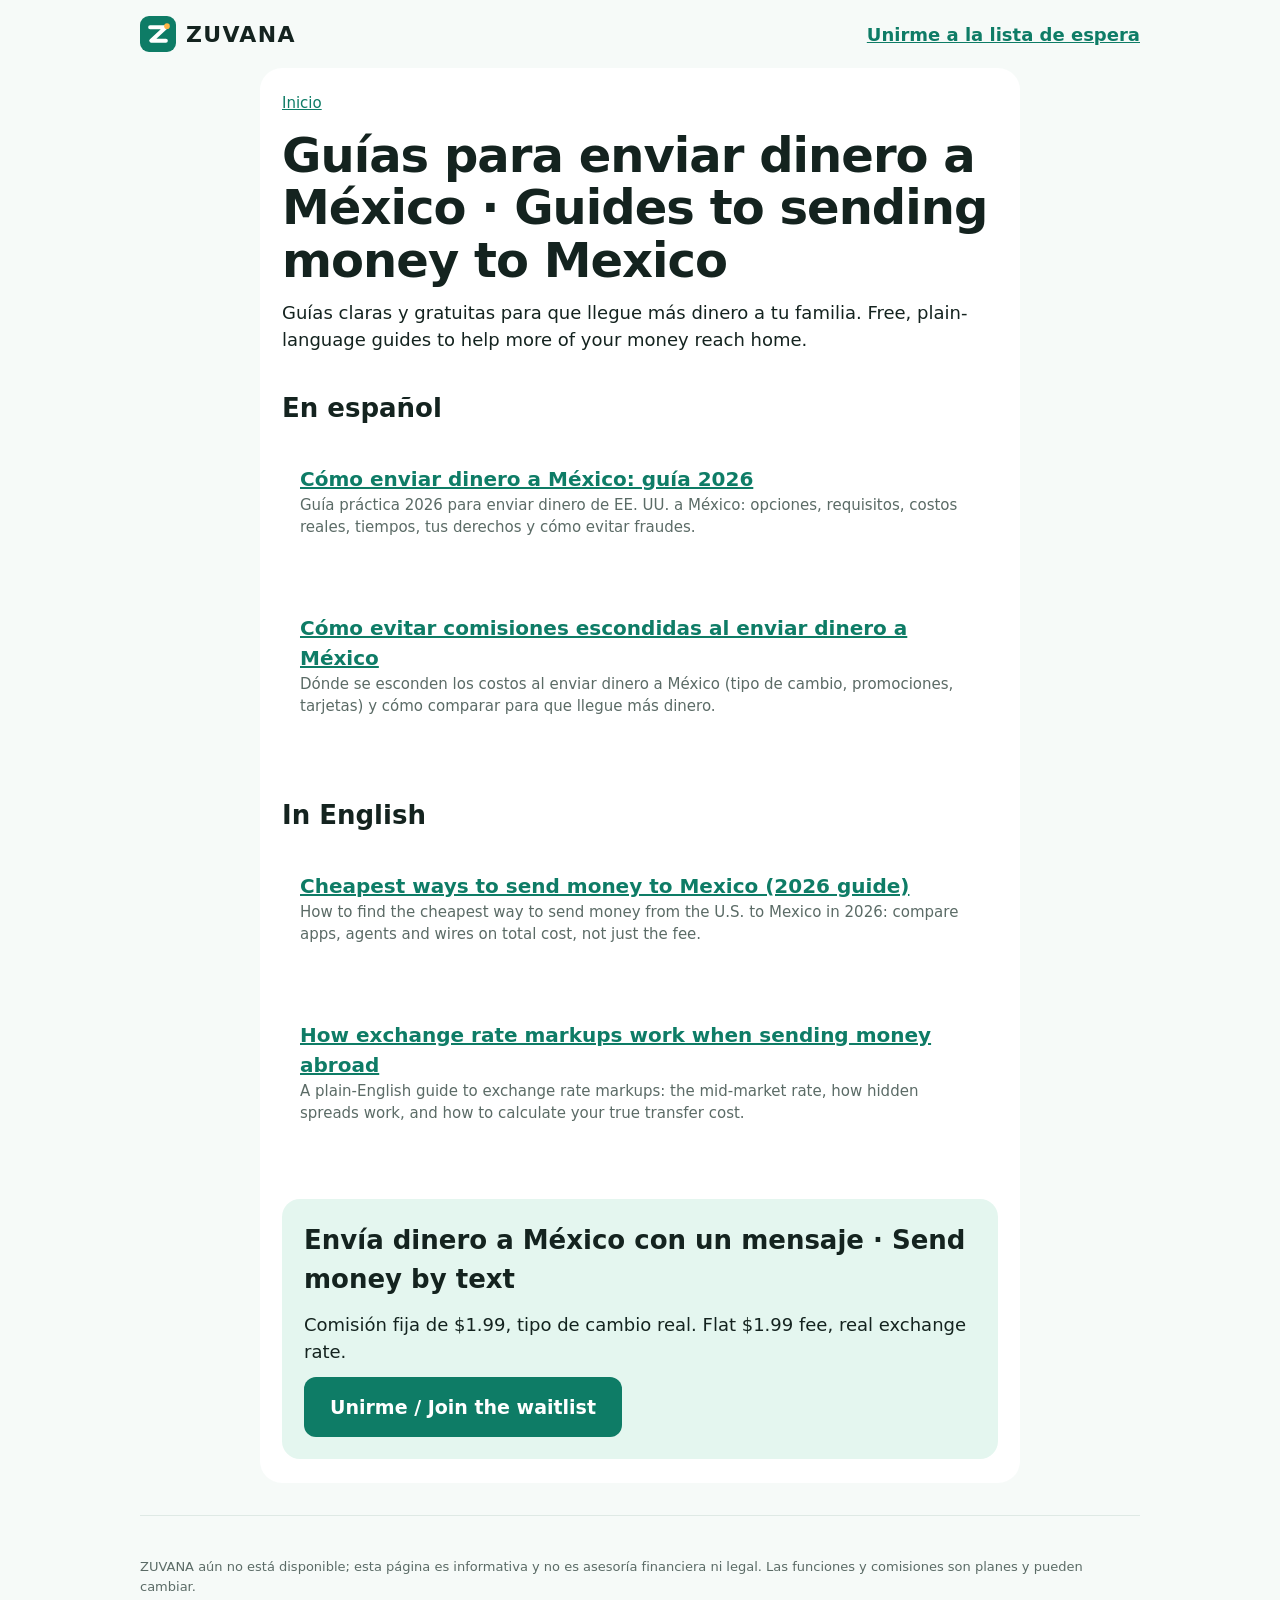
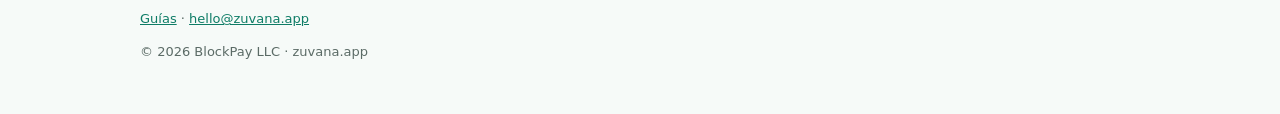
==== guides/index.html @ aee9037e "Add guides" ====
<!DOCTYPE html>
<html lang="es">
<head>
<meta charset="utf-8">
<meta name="viewport" content="width=device-width,initial-scale=1">
<title>Guías: enviar dinero a México · Guides | ZUVANA</title>
<meta name="description" content="Guías gratuitas en español e inglés para enviar dinero a México: costos, tipo de cambio y comisiones escondidas. Free guides in English and Spanish.">
<link rel="icon" href="/favicon.svg" type="image/svg+xml">
<link rel="icon" href="/favicon-32.png" sizes="32x32" type="image/png">
<link rel="apple-touch-icon" href="/apple-touch-icon.png">
<link rel="canonical" href="https://zuvana.app/guides/">
<meta name="theme-color" content="#0E7C66">
<meta property="og:type" content="article">
<meta property="og:url" content="https://zuvana.app/guides/">
<meta property="og:site_name" content="ZUVANA">
<meta property="og:title" content="Guías: enviar dinero a México · Guides">
<meta property="og:description" content="Guías gratuitas en español e inglés para enviar dinero a México: costos, tipo de cambio y comisiones escondidas. Free guides in English and Spanish.">
<meta property="og:image" content="https://zuvana.app/og-image.png">
<meta property="og:locale" content="es_MX">
<meta name="twitter:card" content="summary_large_image">
<script type="application/ld+json">{"@context": "https://schema.org", "@type": "CollectionPage", "name": "ZUVANA Guides", "url": "https://zuvana.app/guides/", "inLanguage": ["es", "en"], "publisher": {"@type": "Organization", "name": "ZUVANA", "url": "https://zuvana.app/", "logo": "https://zuvana.app/apple-touch-icon.png", "email": "hello@zuvana.app"}}</script>
<style>
:root{--g:#0E7C66;--g2:#0a5c4c;--y:#FFB547;--ink:#14231f;--mut:#5b6b66;--bg:#f6faf8}
*{box-sizing:border-box}body{margin:0;font-family:system-ui,-apple-system,"Segoe UI",Roboto,"PingFang SC","Microsoft YaHei",sans-serif;color:var(--ink);background:var(--bg);line-height:1.5;font-size:18px}
.wrap{max-width:1040px;margin:0 auto;padding:0 20px}
header{display:flex;align-items:center;justify-content:space-between;padding:16px 0}
.brand{display:flex;align-items:center;gap:10px;font-weight:800;font-size:22px;letter-spacing:.06em}.brand img{width:36px;height:36px}
.toggle{display:flex;border:2px solid var(--g);border-radius:999px;overflow:hidden}
.toggle button{border:0;background:#fff;color:var(--g);font:inherit;font-size:15px;font-weight:700;padding:8px 14px;cursor:pointer;min-height:44px}
.toggle button[aria-pressed=true]{background:var(--g);color:#fff}
.link{color:var(--g);font-weight:700;text-decoration:underline}
h1{font-size:clamp(32px,6vw,48px);line-height:1.1;letter-spacing:-.02em;font-weight:900;margin:14px 0 12px}
h2{font-size:26px;margin:36px 0 12px}h3{font-size:21px;margin:26px 0 8px}
article{background:#fff;border-radius:22px;padding:24px 22px;max-width:760px;margin:0 auto}
article p,article li{margin:0 0 12px}article ul,article ol{padding-left:24px}
.crumb{font-size:15px;margin:0 0 4px}.crumb a{color:var(--g)}
.box{background:#e4f6ef;border-radius:18px;padding:22px;margin:32px 0 0}.box h2{margin-top:0}
.cta{display:inline-block;padding:16px 26px;background:var(--g);color:#fff;border-radius:12px;font-weight:800;font-size:19px;text-decoration:none;min-height:56px}
.cta:hover{background:var(--g2)}
.brand{color:var(--ink);text-decoration:none}
.list{list-style:none;padding:0;display:grid;gap:14px}.list li{background:#fff;border-radius:16px;padding:18px}.list a{font-size:20px}
.muted{color:var(--mut);font-size:15px}
footer{padding:28px 0 40px;font-size:13px;color:var(--mut);border-top:1px solid #dfe9e5;margin-top:32px}footer a{color:var(--g)}
</style>
</head>
<body>
<div class="wrap">
<header><a class="brand" href="/"><img src="/logo.svg" alt="">ZUVANA</a><a class="link" href="/#wl">Unirme a la lista de espera</a></header>
<main>
<article>
<nav aria-label="Breadcrumb" class="crumb"><a href="/">Inicio</a></nav>
<h1>Guías para enviar dinero a México · Guides to sending money to Mexico</h1>
<p>Guías claras y gratuitas para que llegue más dinero a tu familia. <span lang="en">Free, plain-language guides to help more of your money reach home.</span></p>
<h2>En español</h2><ul class="list"><li lang="es"><a class="link" href="como-enviar-dinero-a-mexico.html">Cómo enviar dinero a México: guía 2026</a><p class="muted">Guía práctica 2026 para enviar dinero de EE. UU. a México: opciones, requisitos, costos reales, tiempos, tus derechos y cómo evitar fraudes.</p></li><li lang="es"><a class="link" href="evitar-comisiones-escondidas-envio-mexico.html">Cómo evitar comisiones escondidas al enviar dinero a México</a><p class="muted">Dónde se esconden los costos al enviar dinero a México (tipo de cambio, promociones, tarjetas) y cómo comparar para que llegue más dinero.</p></li></ul>
<h2 lang="en">In English</h2><ul class="list"><li lang="en"><a class="link" href="cheapest-way-to-send-money-to-mexico.html">Cheapest ways to send money to Mexico (2026 guide)</a><p class="muted">How to find the cheapest way to send money from the U.S. to Mexico in 2026: compare apps, agents and wires on total cost, not just the fee.</p></li><li lang="en"><a class="link" href="exchange-rate-markups-explained.html">How exchange rate markups work when sending money abroad</a><p class="muted">A plain-English guide to exchange rate markups: the mid-market rate, how hidden spreads work, and how to calculate your true transfer cost.</p></li></ul>
<div class="box"><h2>Envía dinero a México con un mensaje · <span lang="en">Send money by text</span></h2><p>Comisión fija de $1.99, tipo de cambio real. <span lang="en">Flat $1.99 fee, real exchange rate.</span></p><a class="cta" href="/#wl">Unirme / Join the waitlist</a></div>

</article>
</main>
<footer><p>ZUVANA aún no está disponible; esta página es informativa y no es asesoría financiera ni legal. Las funciones y comisiones son planes y pueden cambiar.</p><p><a href="/guides/">Guías</a> · <a href="mailto:hello@zuvana.app">hello@zuvana.app</a></p><p>© 2026 BlockPay LLC · zuvana.app</p></footer>
</div>
</body>
</html>
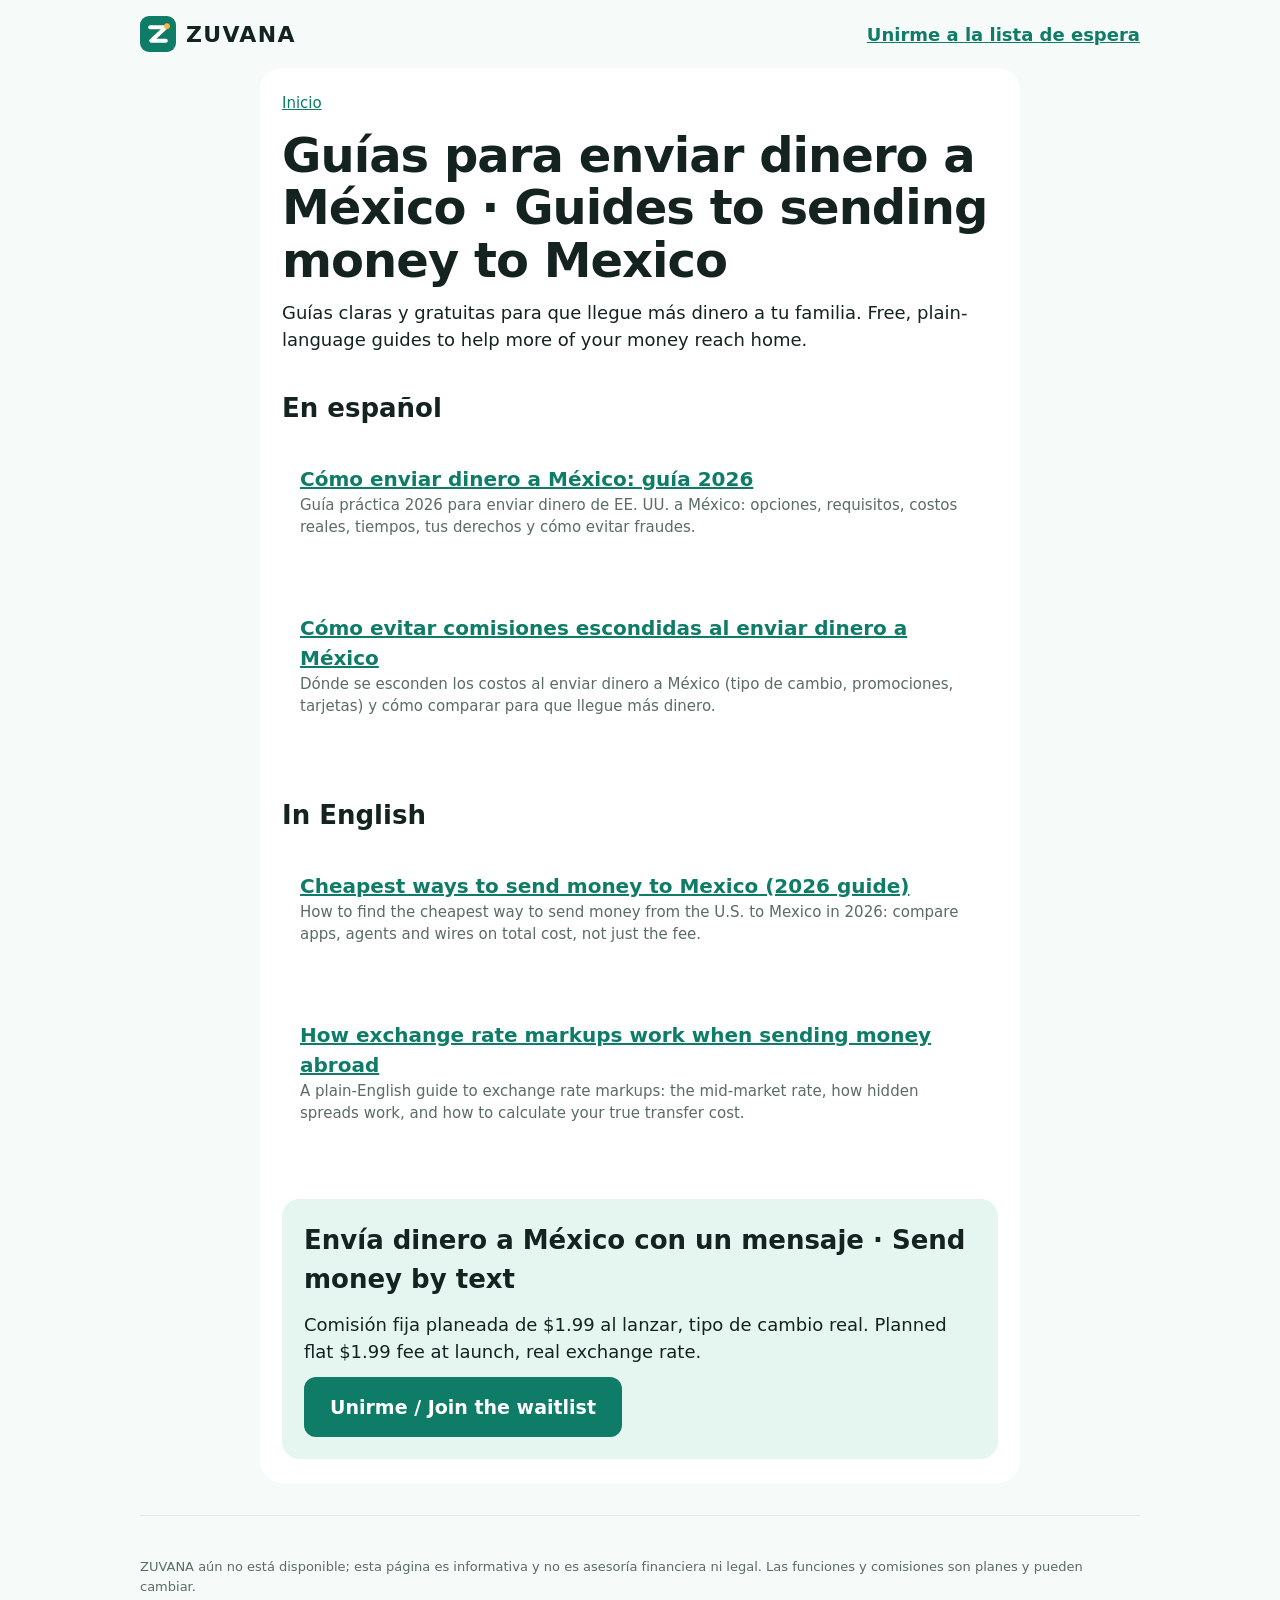
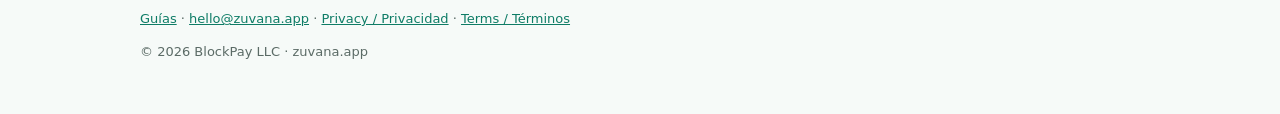
==== commit fc502c9d: "Guides: planned pricing note + legal footer links" ====
--- a/guides/index.html
+++ b/guides/index.html
@@ -53,11 +53,11 @@
 <p>Guías claras y gratuitas para que llegue más dinero a tu familia. <span lang="en">Free, plain-language guides to help more of your money reach home.</span></p>
 <h2>En español</h2><ul class="list"><li lang="es"><a class="link" href="como-enviar-dinero-a-mexico.html">Cómo enviar dinero a México: guía 2026</a><p class="muted">Guía práctica 2026 para enviar dinero de EE. UU. a México: opciones, requisitos, costos reales, tiempos, tus derechos y cómo evitar fraudes.</p></li><li lang="es"><a class="link" href="evitar-comisiones-escondidas-envio-mexico.html">Cómo evitar comisiones escondidas al enviar dinero a México</a><p class="muted">Dónde se esconden los costos al enviar dinero a México (tipo de cambio, promociones, tarjetas) y cómo comparar para que llegue más dinero.</p></li></ul>
 <h2 lang="en">In English</h2><ul class="list"><li lang="en"><a class="link" href="cheapest-way-to-send-money-to-mexico.html">Cheapest ways to send money to Mexico (2026 guide)</a><p class="muted">How to find the cheapest way to send money from the U.S. to Mexico in 2026: compare apps, agents and wires on total cost, not just the fee.</p></li><li lang="en"><a class="link" href="exchange-rate-markups-explained.html">How exchange rate markups work when sending money abroad</a><p class="muted">A plain-English guide to exchange rate markups: the mid-market rate, how hidden spreads work, and how to calculate your true transfer cost.</p></li></ul>
-<div class="box"><h2>Envía dinero a México con un mensaje · <span lang="en">Send money by text</span></h2><p>Comisión fija de $1.99, tipo de cambio real. <span lang="en">Flat $1.99 fee, real exchange rate.</span></p><a class="cta" href="/#wl">Unirme / Join the waitlist</a></div>
+<div class="box"><h2>Envía dinero a México con un mensaje · <span lang="en">Send money by text</span></h2><p>Comisión fija planeada de $1.99 al lanzar, tipo de cambio real. <span lang="en">Planned flat $1.99 fee at launch, real exchange rate.</span></p><a class="cta" href="/#wl">Unirme / Join the waitlist</a></div>
 
 </article>
 </main>
-<footer><p>ZUVANA aún no está disponible; esta página es informativa y no es asesoría financiera ni legal. Las funciones y comisiones son planes y pueden cambiar.</p><p><a href="/guides/">Guías</a> · <a href="mailto:hello@zuvana.app">hello@zuvana.app</a></p><p>© 2026 BlockPay LLC · zuvana.app</p></footer>
+<footer><p>ZUVANA aún no está disponible; esta página es informativa y no es asesoría financiera ni legal. Las funciones y comisiones son planes y pueden cambiar.</p><p><a href="/guides/">Guías</a> · <a href="mailto:hello@zuvana.app">hello@zuvana.app</a> · <a href="/privacy.html">Privacy / Privacidad</a> · <a href="/terms.html">Terms / Términos</a></p><p>© 2026 BlockPay LLC · zuvana.app</p></footer>
 </div>
 </body>
 </html>
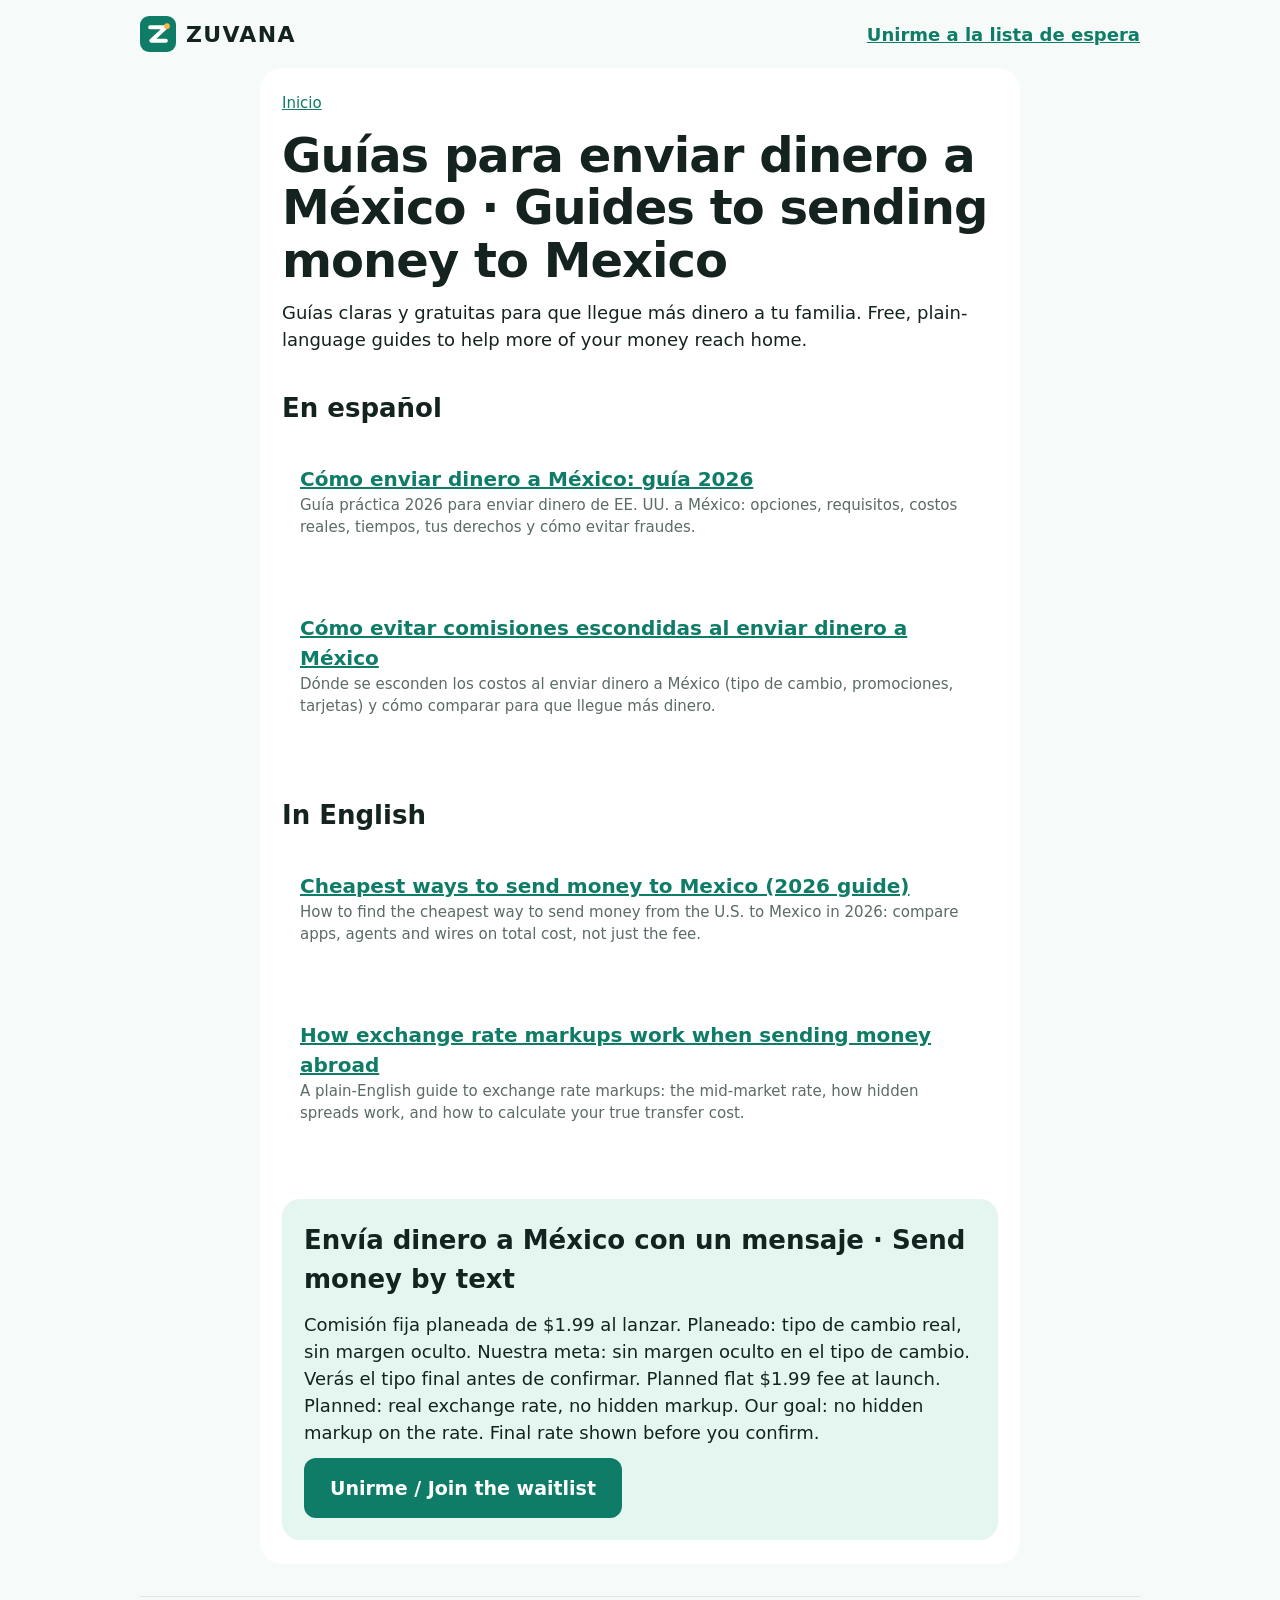
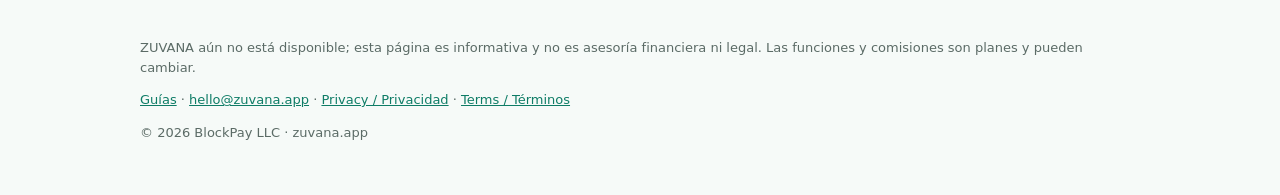
==== commit f204bc28: "Guides: planned rate wording, remove hreflang" ====
--- a/guides/index.html
+++ b/guides/index.html
@@ -5,6 +5,7 @@
 <meta name="viewport" content="width=device-width,initial-scale=1">
 <title>Guías: enviar dinero a México · Guides | ZUVANA</title>
 <meta name="description" content="Guías gratuitas en español e inglés para enviar dinero a México: costos, tipo de cambio y comisiones escondidas. Free guides in English and Spanish.">
+<link rel="icon" href="/favicon.ico" sizes="16x16 32x32 48x48">
 <link rel="icon" href="/favicon.svg" type="image/svg+xml">
 <link rel="icon" href="/favicon-32.png" sizes="32x32" type="image/png">
 <link rel="apple-touch-icon" href="/apple-touch-icon.png">
@@ -53,7 +54,7 @@
 <p>Guías claras y gratuitas para que llegue más dinero a tu familia. <span lang="en">Free, plain-language guides to help more of your money reach home.</span></p>
 <h2>En español</h2><ul class="list"><li lang="es"><a class="link" href="como-enviar-dinero-a-mexico.html">Cómo enviar dinero a México: guía 2026</a><p class="muted">Guía práctica 2026 para enviar dinero de EE. UU. a México: opciones, requisitos, costos reales, tiempos, tus derechos y cómo evitar fraudes.</p></li><li lang="es"><a class="link" href="evitar-comisiones-escondidas-envio-mexico.html">Cómo evitar comisiones escondidas al enviar dinero a México</a><p class="muted">Dónde se esconden los costos al enviar dinero a México (tipo de cambio, promociones, tarjetas) y cómo comparar para que llegue más dinero.</p></li></ul>
 <h2 lang="en">In English</h2><ul class="list"><li lang="en"><a class="link" href="cheapest-way-to-send-money-to-mexico.html">Cheapest ways to send money to Mexico (2026 guide)</a><p class="muted">How to find the cheapest way to send money from the U.S. to Mexico in 2026: compare apps, agents and wires on total cost, not just the fee.</p></li><li lang="en"><a class="link" href="exchange-rate-markups-explained.html">How exchange rate markups work when sending money abroad</a><p class="muted">A plain-English guide to exchange rate markups: the mid-market rate, how hidden spreads work, and how to calculate your true transfer cost.</p></li></ul>
-<div class="box"><h2>Envía dinero a México con un mensaje · <span lang="en">Send money by text</span></h2><p>Comisión fija planeada de $1.99 al lanzar, tipo de cambio real. <span lang="en">Planned flat $1.99 fee at launch, real exchange rate.</span></p><a class="cta" href="/#wl">Unirme / Join the waitlist</a></div>
+<div class="box"><h2>Envía dinero a México con un mensaje · <span lang="en">Send money by text</span></h2><p>Comisión fija planeada de $1.99 al lanzar. Planeado: tipo de cambio real, sin margen oculto. Nuestra meta: sin margen oculto en el tipo de cambio. Verás el tipo final antes de confirmar. <span lang="en">Planned flat $1.99 fee at launch. Planned: real exchange rate, no hidden markup. Our goal: no hidden markup on the rate. Final rate shown before you confirm.</span></p><a class="cta" href="/#wl">Unirme / Join the waitlist</a></div>
 
 </article>
 </main>
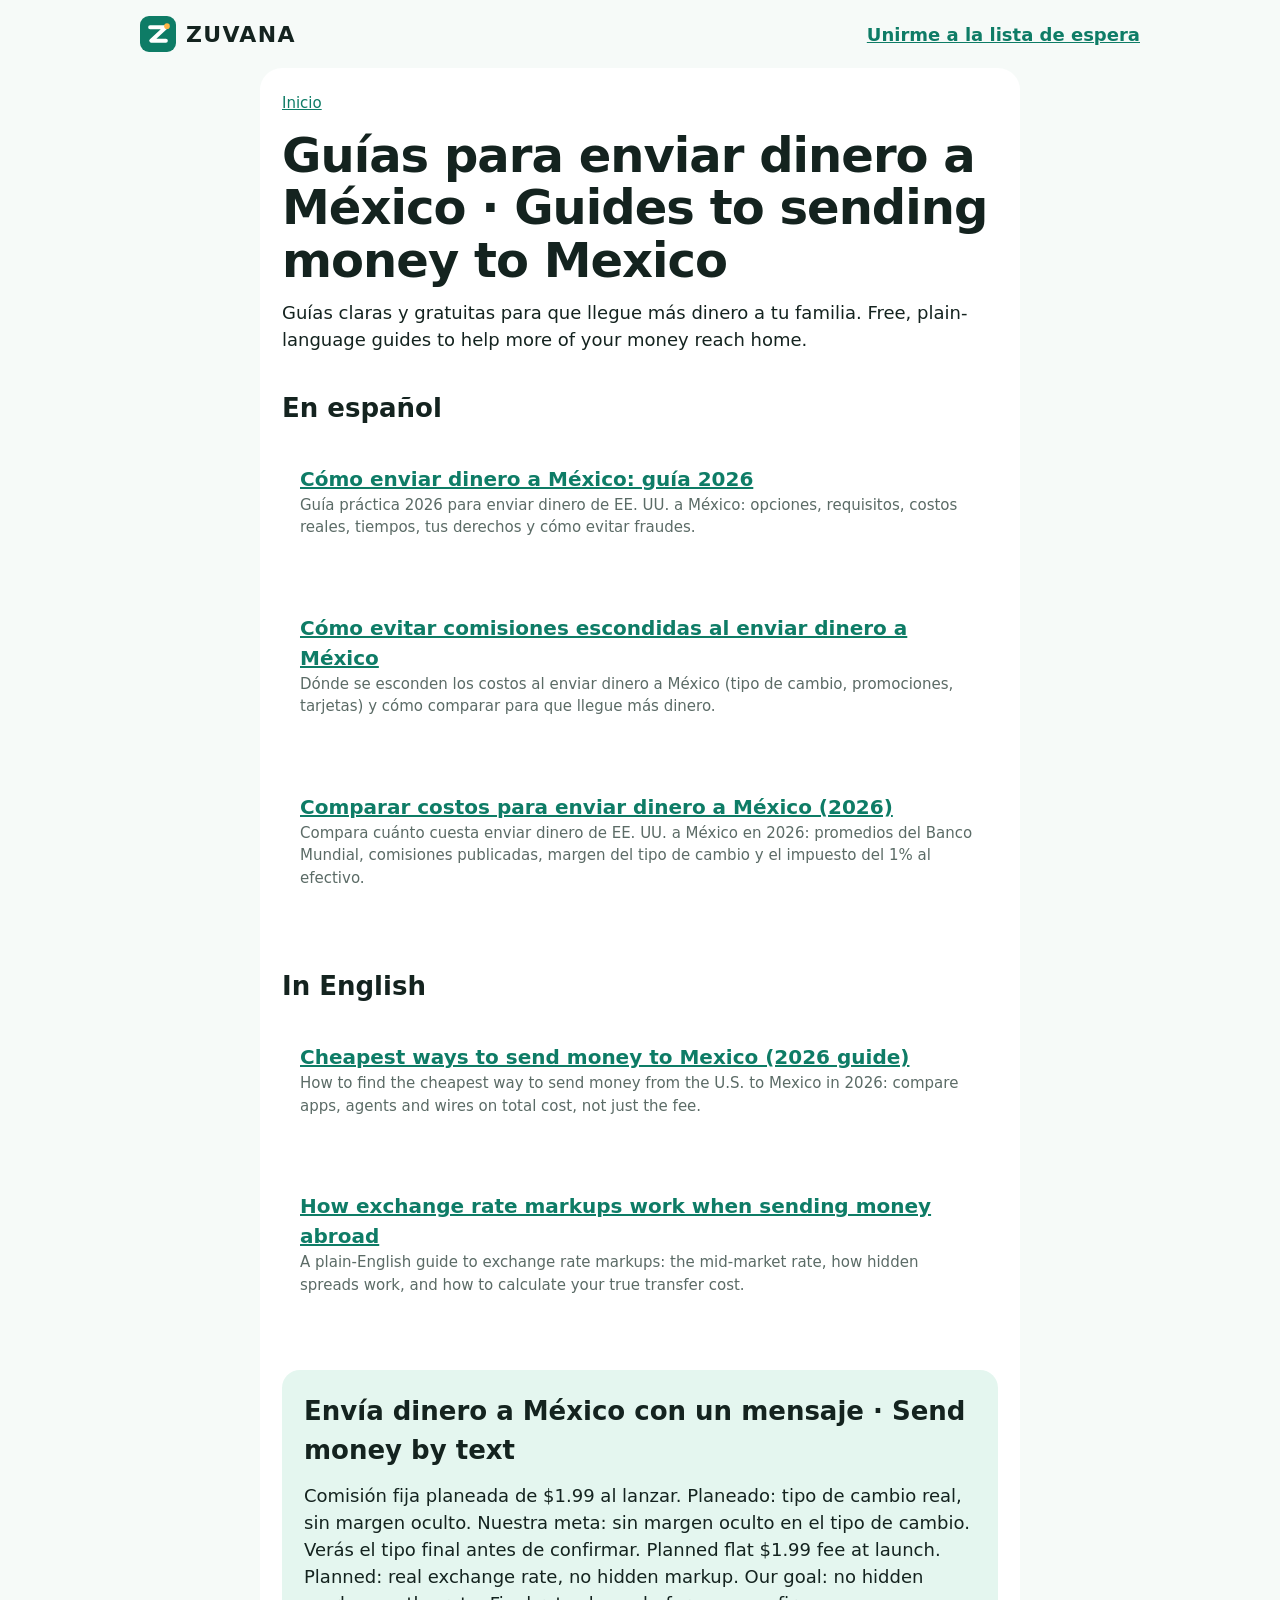
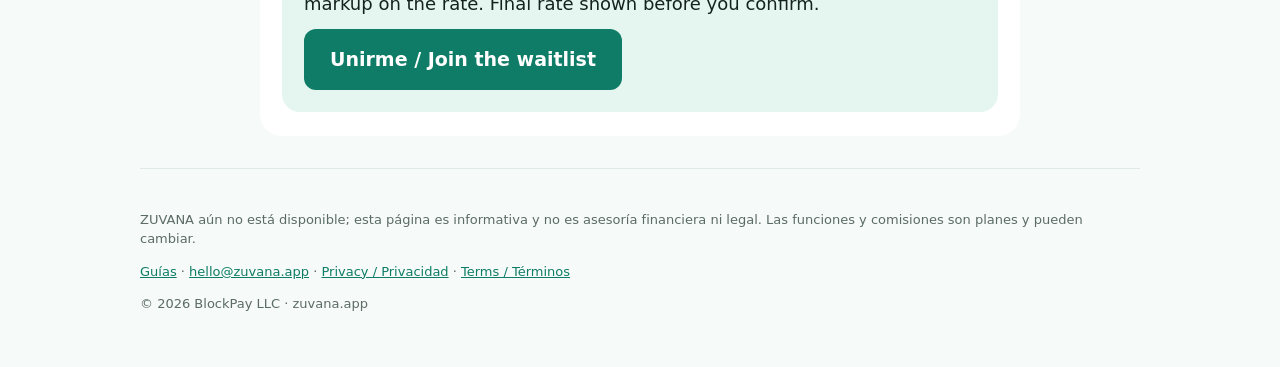
==== commit d57cda84: "New Spanish guide: comparar costos" ====
--- a/guides/index.html
+++ b/guides/index.html
@@ -52,7 +52,7 @@
 <nav aria-label="Breadcrumb" class="crumb"><a href="/">Inicio</a></nav>
 <h1>Guías para enviar dinero a México · Guides to sending money to Mexico</h1>
 <p>Guías claras y gratuitas para que llegue más dinero a tu familia. <span lang="en">Free, plain-language guides to help more of your money reach home.</span></p>
-<h2>En español</h2><ul class="list"><li lang="es"><a class="link" href="como-enviar-dinero-a-mexico.html">Cómo enviar dinero a México: guía 2026</a><p class="muted">Guía práctica 2026 para enviar dinero de EE. UU. a México: opciones, requisitos, costos reales, tiempos, tus derechos y cómo evitar fraudes.</p></li><li lang="es"><a class="link" href="evitar-comisiones-escondidas-envio-mexico.html">Cómo evitar comisiones escondidas al enviar dinero a México</a><p class="muted">Dónde se esconden los costos al enviar dinero a México (tipo de cambio, promociones, tarjetas) y cómo comparar para que llegue más dinero.</p></li></ul>
+<h2>En español</h2><ul class="list"><li lang="es"><a class="link" href="como-enviar-dinero-a-mexico.html">Cómo enviar dinero a México: guía 2026</a><p class="muted">Guía práctica 2026 para enviar dinero de EE. UU. a México: opciones, requisitos, costos reales, tiempos, tus derechos y cómo evitar fraudes.</p></li><li lang="es"><a class="link" href="evitar-comisiones-escondidas-envio-mexico.html">Cómo evitar comisiones escondidas al enviar dinero a México</a><p class="muted">Dónde se esconden los costos al enviar dinero a México (tipo de cambio, promociones, tarjetas) y cómo comparar para que llegue más dinero.</p></li><li lang="es"><a class="link" href="comparar-costos-enviar-dinero-mexico.html">Comparar costos para enviar dinero a México (2026)</a><p class="muted">Compara cuánto cuesta enviar dinero de EE. UU. a México en 2026: promedios del Banco Mundial, comisiones publicadas, margen del tipo de cambio y el impuesto del 1% al efectivo.</p></li></ul>
 <h2 lang="en">In English</h2><ul class="list"><li lang="en"><a class="link" href="cheapest-way-to-send-money-to-mexico.html">Cheapest ways to send money to Mexico (2026 guide)</a><p class="muted">How to find the cheapest way to send money from the U.S. to Mexico in 2026: compare apps, agents and wires on total cost, not just the fee.</p></li><li lang="en"><a class="link" href="exchange-rate-markups-explained.html">How exchange rate markups work when sending money abroad</a><p class="muted">A plain-English guide to exchange rate markups: the mid-market rate, how hidden spreads work, and how to calculate your true transfer cost.</p></li></ul>
 <div class="box"><h2>Envía dinero a México con un mensaje · <span lang="en">Send money by text</span></h2><p>Comisión fija planeada de $1.99 al lanzar. Planeado: tipo de cambio real, sin margen oculto. Nuestra meta: sin margen oculto en el tipo de cambio. Verás el tipo final antes de confirmar. <span lang="en">Planned flat $1.99 fee at launch. Planned: real exchange rate, no hidden markup. Our goal: no hidden markup on the rate. Final rate shown before you confirm.</span></p><a class="cta" href="/#wl">Unirme / Join the waitlist</a></div>
 
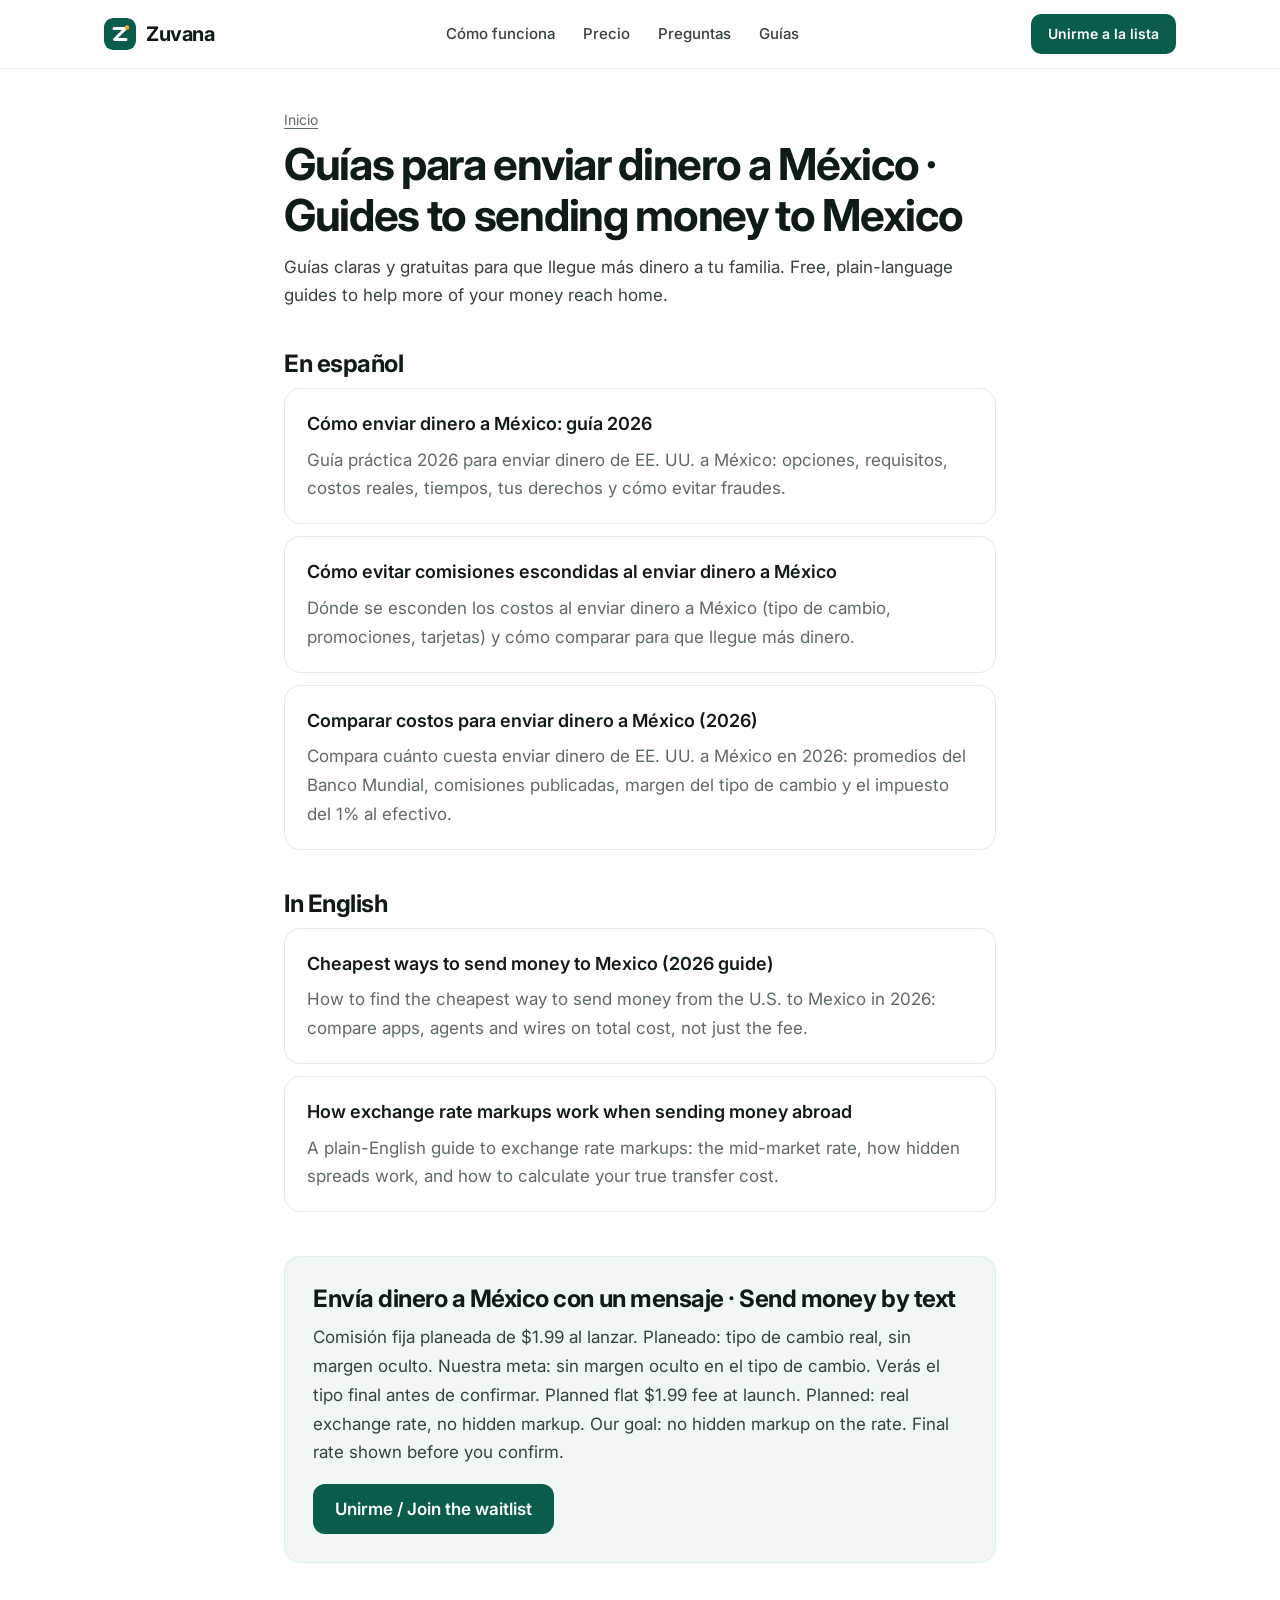
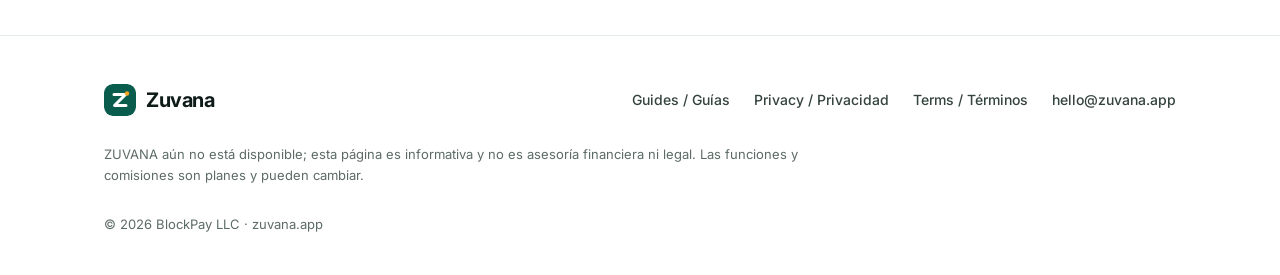
==== commit e288110f: "Redesign guides with shared styles" ====
--- a/guides/index.html
+++ b/guides/index.html
@@ -10,7 +10,7 @@
 <link rel="icon" href="/favicon-32.png" sizes="32x32" type="image/png">
 <link rel="apple-touch-icon" href="/apple-touch-icon.png">
 <link rel="canonical" href="https://zuvana.app/guides/">
-<meta name="theme-color" content="#0E7C66">
+<meta name="theme-color" content="#0A5C4C">
 <meta property="og:type" content="article">
 <meta property="og:url" content="https://zuvana.app/guides/">
 <meta property="og:site_name" content="ZUVANA">
@@ -20,34 +20,27 @@
 <meta property="og:locale" content="es_MX">
 <meta name="twitter:card" content="summary_large_image">
 <script type="application/ld+json">{"@context": "https://schema.org", "@type": "CollectionPage", "name": "ZUVANA Guides", "url": "https://zuvana.app/guides/", "inLanguage": ["es", "en"], "publisher": {"@type": "Organization", "name": "ZUVANA", "url": "https://zuvana.app/", "logo": "https://zuvana.app/apple-touch-icon.png", "email": "hello@zuvana.app"}}</script>
-<style>
-:root{--g:#0E7C66;--g2:#0a5c4c;--y:#FFB547;--ink:#14231f;--mut:#5b6b66;--bg:#f6faf8}
-*{box-sizing:border-box}body{margin:0;font-family:system-ui,-apple-system,"Segoe UI",Roboto,"PingFang SC","Microsoft YaHei",sans-serif;color:var(--ink);background:var(--bg);line-height:1.5;font-size:18px}
-.wrap{max-width:1040px;margin:0 auto;padding:0 20px}
-header{display:flex;align-items:center;justify-content:space-between;padding:16px 0}
-.brand{display:flex;align-items:center;gap:10px;font-weight:800;font-size:22px;letter-spacing:.06em}.brand img{width:36px;height:36px}
-.toggle{display:flex;border:2px solid var(--g);border-radius:999px;overflow:hidden}
-.toggle button{border:0;background:#fff;color:var(--g);font:inherit;font-size:15px;font-weight:700;padding:8px 14px;cursor:pointer;min-height:44px}
-.toggle button[aria-pressed=true]{background:var(--g);color:#fff}
-.link{color:var(--g);font-weight:700;text-decoration:underline}
-h1{font-size:clamp(32px,6vw,48px);line-height:1.1;letter-spacing:-.02em;font-weight:900;margin:14px 0 12px}
-h2{font-size:26px;margin:36px 0 12px}h3{font-size:21px;margin:26px 0 8px}
-article{background:#fff;border-radius:22px;padding:24px 22px;max-width:760px;margin:0 auto}
-article p,article li{margin:0 0 12px}article ul,article ol{padding-left:24px}
-.crumb{font-size:15px;margin:0 0 4px}.crumb a{color:var(--g)}
-.box{background:#e4f6ef;border-radius:18px;padding:22px;margin:32px 0 0}.box h2{margin-top:0}
-.cta{display:inline-block;padding:16px 26px;background:var(--g);color:#fff;border-radius:12px;font-weight:800;font-size:19px;text-decoration:none;min-height:56px}
-.cta:hover{background:var(--g2)}
-.brand{color:var(--ink);text-decoration:none}
-.list{list-style:none;padding:0;display:grid;gap:14px}.list li{background:#fff;border-radius:16px;padding:18px}.list a{font-size:20px}
-.muted{color:var(--mut);font-size:15px}
-footer{padding:28px 0 40px;font-size:13px;color:var(--mut);border-top:1px solid #dfe9e5;margin-top:32px}footer a{color:var(--g)}
-</style>
+<link rel="preconnect" href="https://fonts.googleapis.com">
+<link rel="preconnect" href="https://fonts.gstatic.com" crossorigin>
+<link rel="stylesheet" href="https://fonts.googleapis.com/css2?family=Inter:wght@400;500;600;700&display=swap">
+<link rel="stylesheet" href="/styles.css">
 </head>
 <body>
-<div class="wrap">
-<header><a class="brand" href="/"><img src="/logo.svg" alt="">ZUVANA</a><a class="link" href="/#wl">Unirme a la lista de espera</a></header>
-<main>
+<a class="skip" href="#main">Ir al contenido</a>
+<header class="site-header solid">
+  <div class="container nav">
+    <a class="brand" href="/" aria-label="Zuvana Inicio"><img src="/logo.svg" alt="" width="32" height="32">Zuvana</a>
+    <ul class="nav-links">
+      <li><a href="/#how">Cómo funciona</a></li>
+      <li><a href="/#pricing">Precio</a></li>
+      <li><a href="/#faq">Preguntas</a></li>
+      <li><a href="/guides/">Guías</a></li>
+    </ul>
+    <div class="nav-right"><a class="btn btn-primary btn-sm" href="/#wl">Unirme a la lista</a></div>
+  </div>
+</header>
+<div class="page">
+<main id="main">
 <article>
 <nav aria-label="Breadcrumb" class="crumb"><a href="/">Inicio</a></nav>
 <h1>Guías para enviar dinero a México · Guides to sending money to Mexico</h1>
@@ -58,7 +51,21 @@
 
 </article>
 </main>
-<footer><p>ZUVANA aún no está disponible; esta página es informativa y no es asesoría financiera ni legal. Las funciones y comisiones son planes y pueden cambiar.</p><p><a href="/guides/">Guías</a> · <a href="mailto:hello@zuvana.app">hello@zuvana.app</a> · <a href="/privacy.html">Privacy / Privacidad</a> · <a href="/terms.html">Terms / Términos</a></p><p>© 2026 BlockPay LLC · zuvana.app</p></footer>
 </div>
+<footer class="site-footer">
+  <div class="container foot-grid">
+    <div class="foot-top">
+      <a class="brand" href="/"><img src="/logo.svg" alt="" width="32" height="32">Zuvana</a>
+      <ul class="foot-links">
+        <li><a href="/guides/">Guides / Guías</a></li>
+        <li><a href="/privacy.html">Privacy / Privacidad</a></li>
+        <li><a href="/terms.html">Terms / Términos</a></li>
+        <li><a href="mailto:hello@zuvana.app">hello@zuvana.app</a></li>
+      </ul>
+    </div>
+    <p class="disclaimer">ZUVANA aún no está disponible; esta página es informativa y no es asesoría financiera ni legal. Las funciones y comisiones son planes y pueden cambiar.</p>
+    <p class="copy">© 2026 BlockPay LLC · zuvana.app</p>
+  </div>
+</footer>
 </body>
 </html>
--- a/styles.css
+++ b/styles.css
@@ -0,0 +1,192 @@
+/* Zuvana — shared styles */
+:root{
+  --g900:#06392f;--g800:#084a3d;--g700:#0a5c4c;--g600:#0e7c66;--g100:#dcefe8;--g50:#f0f7f4;
+  --amber:#f5a524;
+  --ink:#0f1b18;--text:#34433f;--muted:#5d6b67;--line:#e4eae8;--soft:#f7f9f8;--white:#fff;
+  --err:#b42318;
+  --r-sm:10px;--r:16px;--r-lg:24px;
+  --shadow:0 1px 2px rgba(15,27,24,.04),0 8px 24px rgba(15,27,24,.06);
+  --max:1120px;
+  --font:"Inter",ui-sans-serif,system-ui,-apple-system,"Segoe UI",Roboto,Helvetica,Arial,sans-serif;
+}
+*,*::before,*::after{box-sizing:border-box}
+html{-webkit-text-size-adjust:100%;scroll-behavior:smooth;scroll-padding-top:84px}
+@media (prefers-reduced-motion:reduce){html{scroll-behavior:auto}*{transition:none!important}}
+body{margin:0;font-family:var(--font);font-size:17px;line-height:1.6;color:var(--text);background:var(--white);-webkit-font-smoothing:antialiased;text-rendering:optimizeLegibility}
+img,svg{display:block;max-width:100%}
+a{color:var(--g700);text-underline-offset:3px}
+a:hover{color:var(--g900)}
+h1,h2,h3{color:var(--ink);line-height:1.15;letter-spacing:-.02em;margin:0 0 .5em;font-weight:700}
+p{margin:0 0 1em}
+:focus-visible{outline:3px solid var(--g600);outline-offset:3px;border-radius:6px}
+.sr{position:absolute!important;width:1px;height:1px;padding:0;margin:-1px;overflow:hidden;clip:rect(0 0 0 0);white-space:nowrap;border:0}
+.skip{position:absolute;left:12px;top:-60px;background:var(--ink);color:#fff;padding:10px 14px;border-radius:8px;z-index:100;text-decoration:none}
+.skip:focus{top:12px;color:#fff}
+.container{max-width:var(--max);margin:0 auto;padding:0 24px}
+
+/* Header */
+.site-header{position:sticky;top:0;z-index:50;background:rgba(255,255,255,.88);-webkit-backdrop-filter:saturate(180%) blur(12px);backdrop-filter:saturate(180%) blur(12px);border-bottom:1px solid transparent;transition:border-color .2s}
+.site-header.scrolled,.site-header.solid{border-bottom-color:var(--line)}
+.nav{display:flex;align-items:center;justify-content:space-between;gap:16px;height:68px}
+.brand{display:inline-flex;align-items:center;gap:10px;color:var(--ink);text-decoration:none;font-weight:700;font-size:20px;letter-spacing:-.02em}
+.brand:hover{color:var(--ink)}
+.brand img{width:32px;height:32px;border-radius:9px}
+.nav-links{display:none;gap:28px;list-style:none;margin:0;padding:0}
+.nav-links a{color:var(--text);text-decoration:none;font-size:15px;font-weight:500}
+.nav-links a:hover{color:var(--ink)}
+.nav-right{display:flex;align-items:center;gap:10px}
+.toggle{display:inline-flex;padding:3px;background:var(--soft);border:1px solid var(--line);border-radius:999px}
+.toggle button{border:0;background:transparent;color:var(--muted);font:inherit;font-size:13px;font-weight:600;padding:6px 11px;border-radius:999px;cursor:pointer;min-height:32px;min-width:40px}
+.toggle button[aria-pressed=true]{background:var(--white);color:var(--ink);box-shadow:0 1px 2px rgba(15,27,24,.12)}
+.lang-link{white-space:nowrap;font-size:14px;font-weight:600;text-decoration:none;color:var(--text);padding:8px 12px;border:1px solid var(--line);border-radius:999px}
+@media (min-width:900px){.nav-links{display:flex}}
+
+/* Buttons */
+.btn{display:inline-flex;align-items:center;justify-content:center;gap:8px;font:inherit;font-weight:600;font-size:16px;line-height:1;border-radius:12px;padding:0 22px;min-height:52px;border:1px solid transparent;cursor:pointer;text-decoration:none;transition:background-color .15s,border-color .15s,color .15s;white-space:nowrap}
+.btn-primary{background:var(--g700);color:#fff}
+.btn-primary:hover{background:var(--g800);color:#fff}
+.btn-primary:disabled{opacity:.6;cursor:default}
+.btn-sm{min-height:40px;padding:0 16px;font-size:14px;border-radius:10px}
+.btn-ghost{background:var(--white);color:var(--ink);border-color:var(--line)}
+.btn-ghost:hover{border-color:#cfd8d5;color:var(--ink)}
+.hide-sm{display:none}
+@media (min-width:560px){.hide-sm{display:inline-flex}}
+
+/* Hero */
+.hero{padding:56px 0 72px}
+.hero-grid{display:grid;gap:56px;align-items:center}
+.eyebrow{display:inline-flex;align-items:center;gap:8px;font-size:14px;font-weight:500;color:var(--g800);background:var(--g50);border:1px solid var(--g100);padding:6px 12px;border-radius:999px;margin-bottom:22px}
+.eyebrow .dot{width:7px;height:7px;border-radius:50%;background:var(--g600)}
+.hero h1{font-size:clamp(40px,6.2vw,64px);letter-spacing:-.04em;line-height:1.04;margin-bottom:20px}
+.lead{font-size:clamp(18px,1.6vw,20px);color:var(--text);max-width:34em;margin-bottom:28px}
+
+/* Waitlist form */
+.waitlist{max-width:520px}
+.form-row{display:flex;flex-direction:column;gap:10px}
+.input{width:100%;font:inherit;font-size:16px;color:var(--ink);background:var(--white);border:1px solid #cdd7d4;border-radius:12px;padding:0 16px;min-height:52px;transition:border-color .15s,box-shadow .15s}
+.input::placeholder{color:#7b8884}
+.input:focus{outline:none;border-color:var(--g600);box-shadow:0 0 0 4px rgba(14,124,102,.15)}
+.input[aria-invalid=true]{border-color:var(--err)}
+.input:disabled{background:var(--soft)}
+@media (min-width:560px){.form-row{flex-direction:row}.form-row .input{flex:1}}
+.err{color:var(--err);font-weight:500;font-size:15px;margin:10px 0 0}
+.err:empty{display:none}
+.ok{display:none;background:var(--g50);border:1px solid var(--g100);color:var(--g800);padding:12px 14px;border-radius:12px;font-weight:500;font-size:15px;margin:12px 0 0}
+.fine{font-size:13px;line-height:1.5;color:var(--muted);margin:12px 0 0}
+.fine + .fine{margin-top:6px}
+.fine a{color:var(--muted)}
+
+/* Phone mockup */
+.phone-wrap{position:relative;display:flex;flex-direction:column;align-items:center}
+.phone-wrap::before{content:"";position:absolute;inset:8% 0 14%;background:var(--g50);border-radius:40px;z-index:-1}
+.phone{width:100%;max-width:320px;background:#fff;border:10px solid #111a17;border-radius:44px;box-shadow:0 30px 60px -20px rgba(6,57,47,.35),0 12px 24px -12px rgba(15,27,24,.2);overflow:hidden}
+.phone-top{display:flex;justify-content:space-between;align-items:center;padding:10px 22px 0;font-size:12px;font-weight:600;color:var(--ink)}
+.notch{width:90px;height:24px;background:#111a17;border-radius:0 0 14px 14px;margin:-10px auto 0}
+.status{display:flex;gap:4px;align-items:center}
+.status i{display:block;width:4px;background:var(--ink);border-radius:1px}
+.chat-head{display:flex;flex-direction:column;align-items:center;gap:4px;padding:12px 0 12px;border-bottom:1px solid var(--line);background:#fbfcfc}
+.chat-head img{width:40px;height:40px;border-radius:50%}
+.chat-head span{font-size:12px;font-weight:600;color:var(--ink)}
+.chat{padding:16px 14px 20px;display:flex;flex-direction:column;gap:8px;min-height:340px}
+.bub{max-width:80%;padding:9px 13px;border-radius:18px;font-size:14.5px;line-height:1.4}
+.bub.me{align-self:flex-end;background:var(--g600);color:#fff;border-bottom-right-radius:6px}
+.bub.them{align-self:flex-start;background:#eef1f0;color:var(--ink);border-bottom-left-radius:6px}
+.bub .lnk{color:var(--g700);font-weight:600;text-decoration:underline}
+.chat .time{align-self:center;font-size:11px;color:var(--muted);margin:2px 0}
+.caption{font-size:13px;color:var(--muted);margin:18px 0 0;text-align:center}
+@media (min-width:900px){.hero{padding:80px 0 96px}.hero-grid{grid-template-columns:1.1fr .9fr;gap:64px}}
+
+/* Sections */
+.section{padding:64px 0;border-top:1px solid var(--line)}
+@media (min-width:820px){.section{padding:88px 0}}
+.section.alt{background:var(--soft)}
+.section-head{max-width:640px;margin-bottom:36px}
+.kicker{font-size:14px;font-weight:600;color:var(--g700);margin:0 0 10px}
+.section h2{font-size:clamp(30px,3.6vw,42px);letter-spacing:-.03em}
+.section-head p{color:var(--text);font-size:18px;margin:0}
+
+.steps{list-style:none;margin:0;padding:0;display:grid;gap:20px}
+.step{background:#fff;border:1px solid var(--line);border-radius:var(--r);padding:28px}
+.step-num{display:inline-grid;place-items:center;width:36px;height:36px;border-radius:10px;background:var(--g50);color:var(--g700);font-weight:700;font-size:15px;margin-bottom:18px;border:1px solid var(--g100)}
+.step h3{font-size:19px;margin-bottom:6px}
+.step p{margin:0;color:var(--text);font-size:16px}
+@media (min-width:820px){.steps{grid-template-columns:repeat(3,1fr)}}
+
+/* Pricing */
+.pricing{display:grid;gap:40px;align-items:center}
+.price-card{background:#fff;border:1px solid var(--line);border-radius:var(--r-lg);padding:32px;box-shadow:var(--shadow);max-width:480px;width:100%}
+.price-label{font-size:14px;font-weight:600;color:var(--muted);margin:0 0 8px}
+.price{display:flex;align-items:baseline;gap:10px;margin-bottom:6px}
+.price b{font-size:56px;line-height:1;font-weight:700;letter-spacing:-.04em;color:var(--ink)}
+.price span{font-size:15px;color:var(--muted)}
+.tag{display:inline-block;font-size:12px;font-weight:600;color:var(--g800);background:var(--g50);border:1px solid var(--g100);padding:3px 9px;border-radius:999px;margin-bottom:22px}
+.checks{list-style:none;margin:0 0 24px;padding:24px 0 0;border-top:1px solid var(--line);display:grid;gap:14px}
+.checks li{display:grid;grid-template-columns:22px 1fr;gap:12px;font-size:15.5px;line-height:1.5}
+.checks svg{width:22px;height:22px;margin-top:1px}
+.price-card .btn{width:100%}
+.price-note{font-size:13px;color:var(--muted);margin:14px 0 0}
+@media (min-width:900px){.pricing{grid-template-columns:1fr 1fr;gap:64px}.price-card{justify-self:end}}
+
+/* FAQ */
+.faq{max-width:780px;border-top:1px solid var(--line)}
+.faq details{border-bottom:1px solid var(--line)}
+.faq summary{list-style:none;cursor:pointer;display:flex;justify-content:space-between;align-items:center;gap:20px;padding:22px 0;font-weight:600;font-size:17px;color:var(--ink)}
+.faq summary::-webkit-details-marker{display:none}
+.faq summary::after{content:"";flex:none;width:12px;height:12px;border-right:2px solid var(--muted);border-bottom:2px solid var(--muted);transform:rotate(45deg) translate(-3px,-3px);transition:transform .2s}
+.faq details[open] summary::after{transform:rotate(-135deg) translate(-3px,-3px)}
+.faq details p{margin:0 0 22px;color:var(--text);max-width:680px}
+
+/* About */
+.about{display:grid;gap:32px}
+.about-card{background:#fff;border:1px solid var(--line);border-radius:var(--r);padding:28px}
+.about-card dl{margin:0;display:grid;gap:16px}
+.about-card dt{font-size:13px;font-weight:600;color:var(--muted)}
+.about-card dd{margin:2px 0 0;color:var(--ink);font-weight:500}
+@media (min-width:900px){.about{grid-template-columns:1.3fr .7fr;gap:64px;align-items:start}}
+
+/* CTA band */
+.cta-band{background:var(--g900);color:#d6e8e2;border-radius:var(--r-lg);padding:48px 32px;text-align:center}
+.cta-band h2{color:#fff;font-size:clamp(26px,3vw,36px)}
+.cta-band p{max-width:520px;margin:0 auto 24px}
+.cta-band .btn{background:#fff;color:var(--g900)}
+.cta-band .btn:hover{background:var(--g50);color:var(--g900)}
+
+/* Footer */
+.site-footer{border-top:1px solid var(--line);padding:48px 0 40px;font-size:14px;color:var(--muted);background:#fff}
+.foot-grid{display:grid;gap:28px}
+.foot-links{display:flex;flex-wrap:wrap;gap:10px 24px;list-style:none;margin:0;padding:0}
+.foot-links a{color:var(--text);text-decoration:none;font-weight:500}
+.foot-links a:hover{color:var(--ink);text-decoration:underline}
+.disclaimer{max-width:720px;margin:0;font-size:13px;line-height:1.6}
+.copy{margin:0;font-size:13px}
+@media (min-width:820px){.foot-top{display:flex;justify-content:space-between;align-items:center}}
+
+/* Content pages (legal + guides) */
+.page{max-width:760px;margin:0 auto;padding:40px 24px 72px}
+.page h1{font-size:clamp(32px,4.6vw,44px);letter-spacing:-.03em;margin:8px 0 12px}
+.page h2{font-size:24px;margin:40px 0 10px;letter-spacing:-.02em}
+.page h3{font-size:19px;margin:28px 0 8px}
+.page p,.page li{font-size:17px;line-height:1.7}
+.page ul,.page ol{padding-left:22px;margin:0 0 1.2em}
+.page li{margin:0 0 8px}
+.page table{width:100%;border-collapse:collapse;margin:0 0 1.4em;font-size:15px;display:block;overflow-x:auto}
+.page th,.page td{text-align:left;padding:10px 12px;border-bottom:1px solid var(--line);vertical-align:top}
+.page th{color:var(--ink);font-weight:600;background:var(--soft)}
+.page strong{color:var(--ink)}
+.crumb{font-size:14px;color:var(--muted);margin:0 0 8px}
+.crumb a{color:var(--muted)}
+.muted,.mut{color:var(--muted);font-size:15px}
+.doc{padding:0 0 32px;margin:0 0 40px;border-bottom:1px solid var(--line)}
+.doc:last-of-type{border-bottom:0}
+.draft{background:var(--soft);border:1px solid var(--line);color:var(--muted);font-size:14px;padding:10px 14px;border-radius:10px}
+.list{list-style:none;padding:0!important;display:grid;gap:12px}
+.list li{border:1px solid var(--line);border-radius:var(--r);padding:20px 22px;margin:0;transition:border-color .15s}
+.list li:hover{border-color:#c9d6d2}
+.list a{font-size:18px;font-weight:600;text-decoration:none;color:var(--ink)}
+.list a:hover{color:var(--g700);text-decoration:underline}
+.list .muted{margin:6px 0 0}
+.box{background:var(--g50);border:1px solid var(--g100);border-radius:var(--r);padding:28px;margin:44px 0 0}
+.box h2{margin-top:0}
+.cta{display:inline-flex;align-items:center;justify-content:center;background:var(--g700);color:#fff!important;border-radius:12px;padding:0 22px;min-height:50px;font-weight:600;text-decoration:none}
+.cta:hover{background:var(--g800)}
+.link{color:var(--g700)}
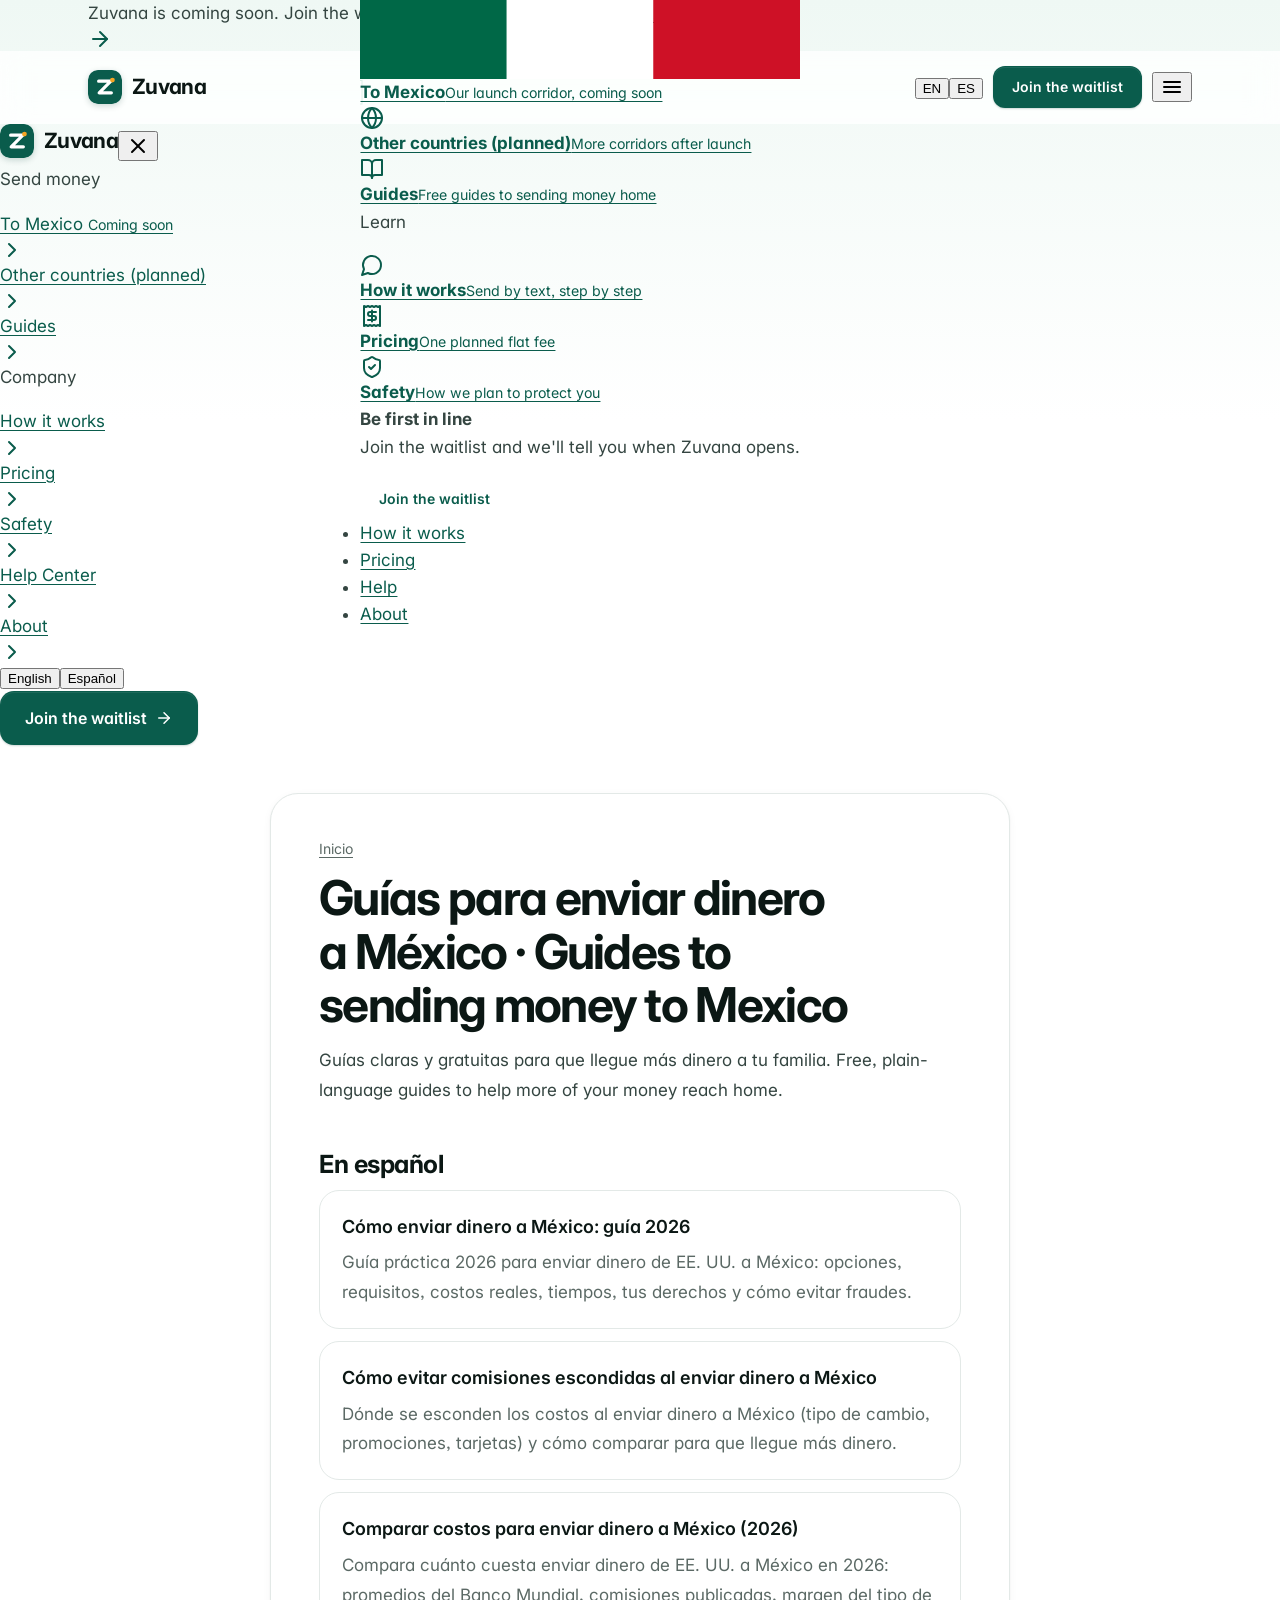
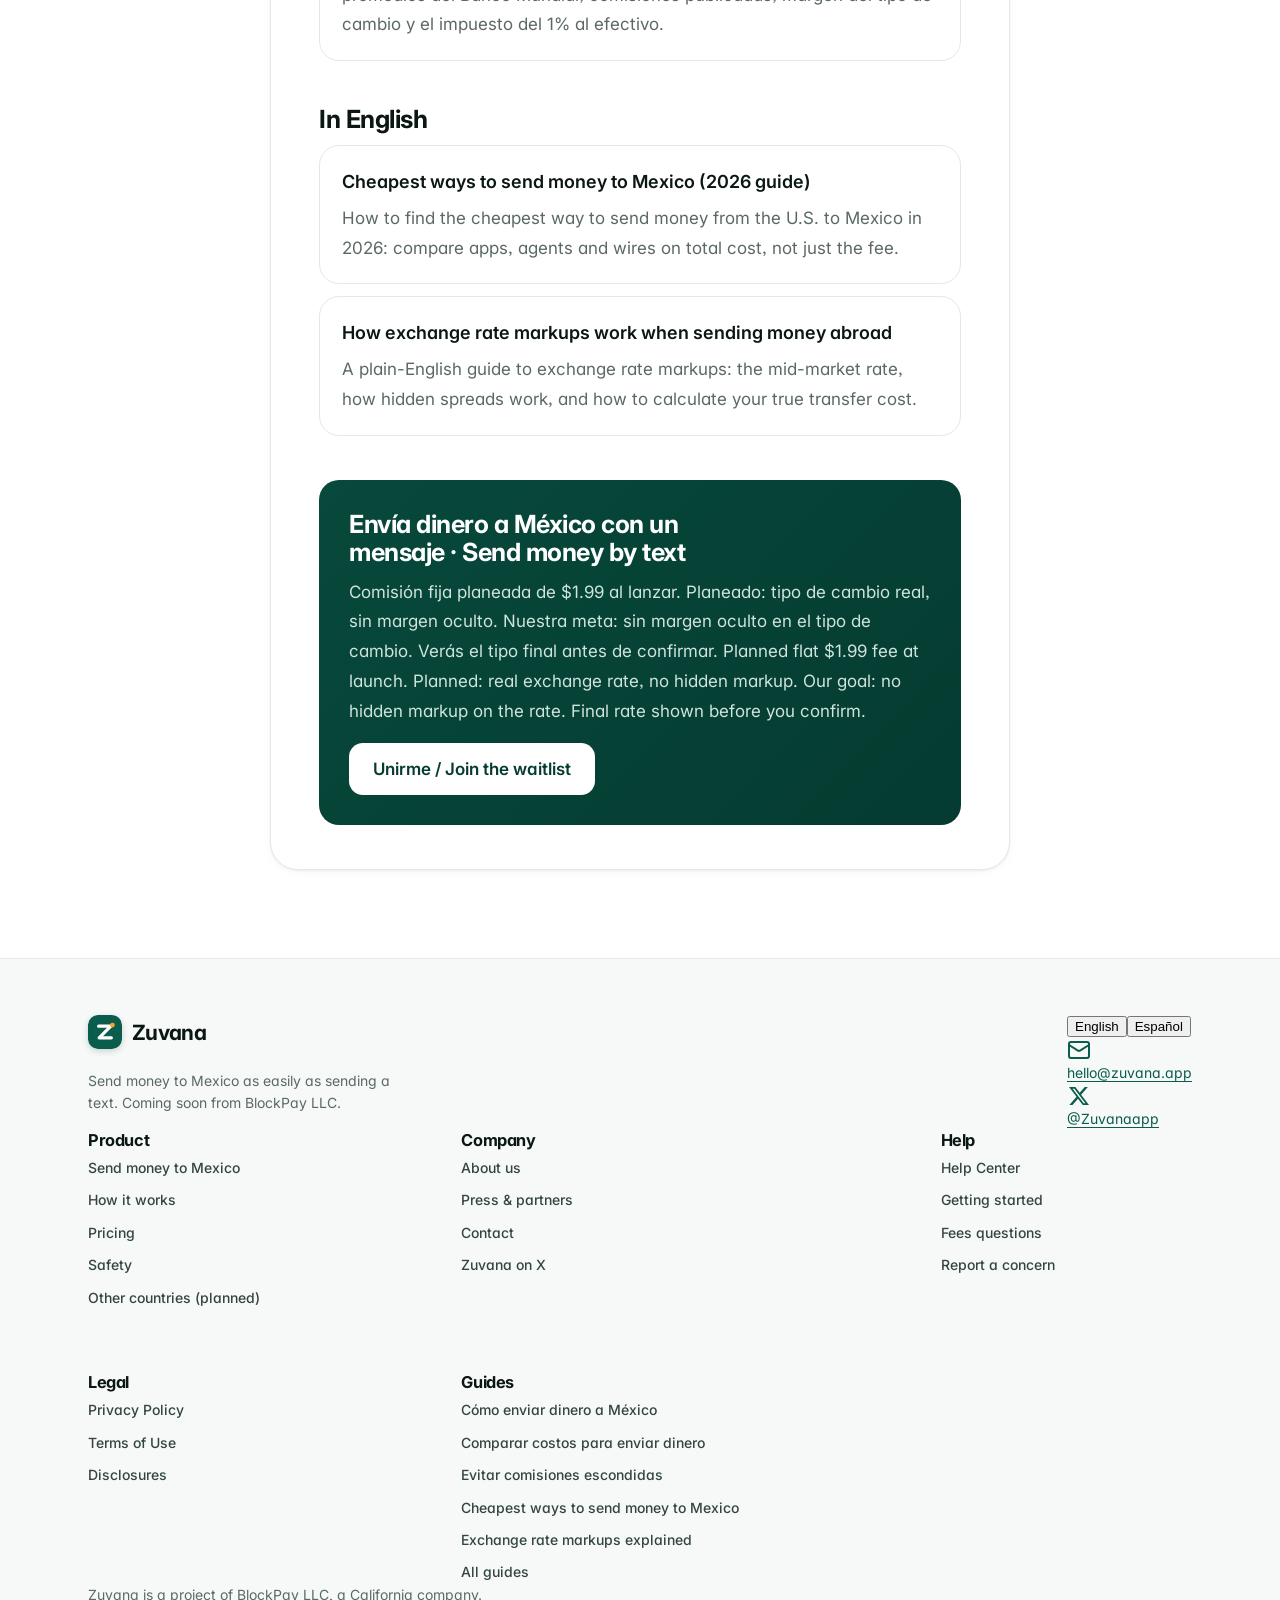
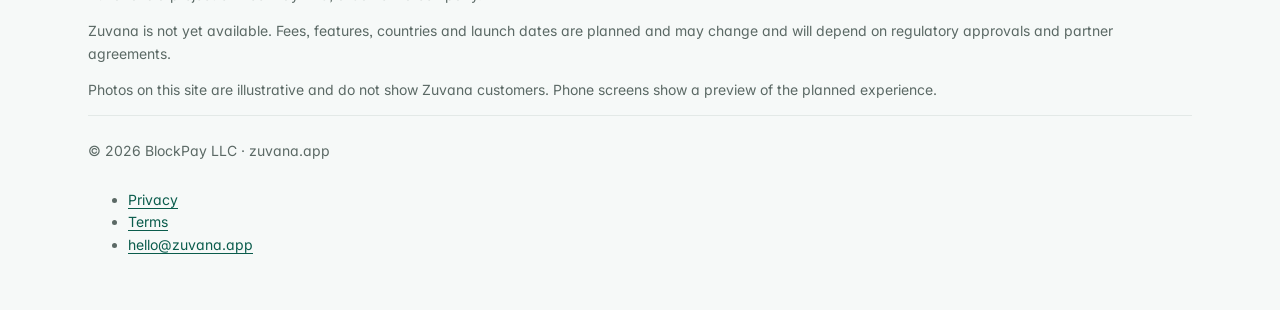
==== commit 8bbdc155: "v3: guides header/footer" ====
--- a/guides/index.html
+++ b/guides/index.html
@@ -10,7 +10,7 @@
 <link rel="icon" href="/favicon-32.png" sizes="32x32" type="image/png">
 <link rel="apple-touch-icon" href="/apple-touch-icon.png">
 <link rel="canonical" href="https://zuvana.app/guides/">
-<meta name="theme-color" content="#0A5C4C">
+<meta name="theme-color" content="#04291F">
 <meta property="og:type" content="article">
 <meta property="og:url" content="https://zuvana.app/guides/">
 <meta property="og:site_name" content="ZUVANA">
@@ -22,24 +22,113 @@
 <script type="application/ld+json">{"@context": "https://schema.org", "@type": "CollectionPage", "name": "ZUVANA Guides", "url": "https://zuvana.app/guides/", "inLanguage": ["es", "en"], "publisher": {"@type": "Organization", "name": "ZUVANA", "url": "https://zuvana.app/", "logo": "https://zuvana.app/apple-touch-icon.png", "email": "hello@zuvana.app"}}</script>
 <link rel="preconnect" href="https://fonts.googleapis.com">
 <link rel="preconnect" href="https://fonts.gstatic.com" crossorigin>
-<link rel="stylesheet" href="https://fonts.googleapis.com/css2?family=Inter:wght@400;500;600;700&display=swap">
+<link rel="stylesheet" href="https://fonts.googleapis.com/css2?family=Inter:opsz,wght@14..32,400..800&display=swap">
 <link rel="stylesheet" href="/styles.css">
+<script>document.documentElement.classList.add("js")</script>
 </head>
 <body>
-<a class="skip" href="#main">Ir al contenido</a>
-<header class="site-header solid">
+<!--data-v3-->
+<svg width="0" height="0" style="position:absolute" aria-hidden="true" focusable="false"><defs>
+<symbol id="f-us" viewBox="0 0 20 20"><rect width="20" height="20" fill="#fff"/><g fill="#c8102e"><rect y="0" width="20" height="1.54"/><rect y="3.08" width="20" height="1.54"/><rect y="6.15" width="20" height="1.54"/><rect y="9.23" width="20" height="1.54"/><rect y="12.3" width="20" height="1.54"/><rect y="15.38" width="20" height="1.54"/><rect y="18.46" width="20" height="1.54"/></g><rect width="9.5" height="10.77" fill="#1f3a8a"/><g fill="#fff"><circle cx="2.4" cy="2.4" r=".6"/><circle cx="4.75" cy="2.4" r=".6"/><circle cx="7.1" cy="2.4" r=".6"/><circle cx="3.6" cy="4.6" r=".6"/><circle cx="5.9" cy="4.6" r=".6"/><circle cx="2.4" cy="6.8" r=".6"/><circle cx="4.75" cy="6.8" r=".6"/><circle cx="7.1" cy="6.8" r=".6"/><circle cx="3.6" cy="9" r=".6"/><circle cx="5.9" cy="9" r=".6"/></g></symbol>
+<symbol id="f-mx" viewBox="0 0 20 20"><rect width="6.67" height="20" fill="#006847"/><rect x="6.67" width="6.66" height="20" fill="#fff"/><rect x="13.33" width="6.67" height="20" fill="#ce1126"/><circle cx="10" cy="10" r="1.9" fill="#8a5a2b"/><path d="M8.3 11.2q1.7 1.4 3.4 0" stroke="#3a7d44" stroke-width=".6" fill="none"/></symbol>
+<symbol id="i-msg" viewBox="0 0 24 24"><path d="M7.9 20A9 9 0 1 0 4 16.1L2 22Z"/></symbol>
+<symbol id="i-phone" viewBox="0 0 24 24"><rect width="14" height="20" x="5" y="2" rx="2" ry="2"/><path d="M12 18h.01"/></symbol>
+<symbol id="i-receipt" viewBox="0 0 24 24"><path d="M4 2v20l2-1 2 1 2-1 2 1 2-1 2 1 2-1 2 1V2l-2 1-2-1-2 1-2-1-2 1-2-1-2 1Z"/><path d="M16 8h-6a2 2 0 1 0 0 4h4a2 2 0 1 1 0 4H8"/><path d="M12 17.5v-11"/></symbol>
+<symbol id="i-eye" viewBox="0 0 24 24"><path d="M2 12s3-7 10-7 10 7 10 7-3 7-10 7-10-7-10-7Z"/><circle cx="12" cy="12" r="3"/></symbol>
+<symbol id="i-lang" viewBox="0 0 24 24"><path d="m5 8 6 6"/><path d="m4 14 6-6 2-3"/><path d="M2 5h12"/><path d="M7 2h1"/><path d="m22 22-5-10-5 10"/><path d="M14 18h6"/></symbol>
+<symbol id="i-bank" viewBox="0 0 24 24"><path d="M3 22h18"/><path d="M6 18v-7"/><path d="M10 18v-7"/><path d="M14 18v-7"/><path d="M18 18v-7"/><path d="m12 2 8 5H4Z"/></symbol>
+<symbol id="i-check" viewBox="0 0 24 24"><path d="M20 6 9 17l-5-5"/></symbol>
+<symbol id="i-checkc" viewBox="0 0 24 24"><circle cx="12" cy="12" r="10"/><path d="m9 12 2 2 4-4"/></symbol>
+<symbol id="i-arrow" viewBox="0 0 24 24"><path d="M5 12h14"/><path d="m12 5 7 7-7 7"/></symbol>
+<symbol id="i-plus" viewBox="0 0 24 24"><path d="M5 12h14"/><path d="M12 5v14"/></symbol>
+<symbol id="i-back" viewBox="0 0 24 24"><path d="m15 18-6-6 6-6"/></symbol>
+<symbol id="i-right" viewBox="0 0 24 24"><path d="m9 18 6-6-6-6"/></symbol>
+<symbol id="i-down" viewBox="0 0 24 24"><path d="m6 9 6 6 6-6"/></symbol>
+<symbol id="i-info" viewBox="0 0 24 24"><circle cx="12" cy="12" r="10"/><path d="M12 16v-4"/><path d="M12 8h.01"/></symbol>
+<symbol id="i-user" viewBox="0 0 24 24"><path d="M19 21v-2a4 4 0 0 0-4-4H9a4 4 0 0 0-4 4v2"/><circle cx="12" cy="7" r="4"/></symbol>
+<symbol id="i-users" viewBox="0 0 24 24"><path d="M16 21v-2a4 4 0 0 0-4-4H6a4 4 0 0 0-4 4v2"/><circle cx="9" cy="7" r="4"/><path d="M22 21v-2a4 4 0 0 0-3-3.87"/><path d="M16 3.13a4 4 0 0 1 0 7.75"/></symbol>
+<symbol id="i-menu" viewBox="0 0 24 24"><path d="M4 7h16"/><path d="M4 12h16"/><path d="M4 17h16"/></symbol>
+<symbol id="i-x" viewBox="0 0 24 24"><path d="M18 6 6 18"/><path d="m6 6 12 12"/></symbol>
+<symbol id="i-globe" viewBox="0 0 24 24"><circle cx="12" cy="12" r="10"/><path d="M12 2a14.5 14.5 0 0 0 0 20 14.5 14.5 0 0 0 0-20"/><path d="M2 12h20"/></symbol>
+<symbol id="i-shield" viewBox="0 0 24 24"><path d="M20 13c0 5-3.5 7.5-7.66 8.95a1 1 0 0 1-.67-.01C7.5 20.5 4 18 4 13V6a1 1 0 0 1 1-1c2 0 4.5-1.2 6.24-2.72a1.17 1.17 0 0 1 1.52 0C14.51 3.81 17 5 19 5a1 1 0 0 1 1 1z"/><path d="m9 12 2 2 4-4"/></symbol>
+<symbol id="i-id" viewBox="0 0 24 24"><rect width="20" height="14" x="2" y="5" rx="2"/><circle cx="8" cy="12" r="2"/><path d="M14 10h4"/><path d="M14 14h4"/><path d="M5 16.5c.6-1 1.7-1.5 3-1.5s2.4.5 3 1.5"/></symbol>
+<symbol id="i-alert" viewBox="0 0 24 24"><path d="m21.73 18-8-14a2 2 0 0 0-3.48 0l-8 14A2 2 0 0 0 4 21h16a2 2 0 0 0 1.73-3"/><path d="M12 9v4"/><path d="M12 17h.01"/></symbol>
+<symbol id="i-search" viewBox="0 0 24 24"><circle cx="11" cy="11" r="8"/><path d="m21 21-4.3-4.3"/></symbol>
+<symbol id="i-mail" viewBox="0 0 24 24"><rect width="20" height="16" x="2" y="4" rx="2"/><path d="m22 7-8.97 5.7a1.94 1.94 0 0 1-2.06 0L2 7"/></symbol>
+<symbol id="i-heart" viewBox="0 0 24 24"><path d="M19 14c1.49-1.46 3-3.21 3-5.5A5.5 5.5 0 0 0 16.5 3c-1.76 0-3 .5-4.5 2-1.5-1.5-2.74-2-4.5-2A5.5 5.5 0 0 0 2 8.5c0 2.3 1.5 4.05 3 5.5l7 7Z"/></symbol>
+<symbol id="i-book" viewBox="0 0 24 24"><path d="M2 3h6a4 4 0 0 1 4 4v14a3 3 0 0 0-3-3H2z"/><path d="M22 3h-6a4 4 0 0 0-4 4v14a3 3 0 0 1 3-3h7z"/></symbol>
+<symbol id="i-help" viewBox="0 0 24 24"><circle cx="12" cy="12" r="10"/><path d="M9.09 9a3 3 0 0 1 5.83 1c0 2-3 3-3 3"/><path d="M12 17h.01"/></symbol>
+<symbol id="i-key" viewBox="0 0 24 24"><circle cx="7.5" cy="15.5" r="5.5"/><path d="m21 2-9.6 9.6"/><path d="m15.5 7.5 3 3L22 7l-3-3"/></symbol>
+<symbol id="i-clock" viewBox="0 0 24 24"><circle cx="12" cy="12" r="10"/><path d="M12 6v6l4 2"/></symbol>
+<symbol id="i-handshake" viewBox="0 0 24 24"><path d="m11 17 2 2a1 1 0 1 0 3-3"/><path d="m14 14 2.5 2.5a1 1 0 1 0 3-3l-3.88-3.88a3 3 0 0 0-4.24 0l-.88.88a1 1 0 1 1-3-3l2.81-2.81a5.79 5.79 0 0 1 7.06-.87l.47.28a2 2 0 0 0 1.42.25L21 4"/><path d="m21 3 1 11h-2"/><path d="M3 3 2 14l6.5 6.5a1 1 0 1 0 3-3"/><path d="M3 4h8"/></symbol>
+<symbol id="i-sparkle" viewBox="0 0 24 24"><path d="M9.94 15.5A2 2 0 0 0 8.5 14.06l-6.14-1.58a.5.5 0 0 1 0-.96L8.5 9.94A2 2 0 0 0 9.94 8.5l1.58-6.14a.5.5 0 0 1 .96 0L14.06 8.5A2 2 0 0 0 15.5 9.94l6.14 1.58a.5.5 0 0 1 0 .96L15.5 14.06a2 2 0 0 0-1.44 1.44l-1.58 6.14a.5.5 0 0 1-.96 0z"/></symbol>
+<symbol id="i-file" viewBox="0 0 24 24"><path d="M15 2H6a2 2 0 0 0-2 2v16a2 2 0 0 0 2 2h12a2 2 0 0 0 2-2V7Z"/><path d="M14 2v4a2 2 0 0 0 2 2h4"/><path d="M10 13h4"/><path d="M10 17h4"/></symbol>
+<symbol id="i-store" viewBox="0 0 24 24"><path d="m2 7 4.41-4.41A2 2 0 0 1 7.83 2h8.34a2 2 0 0 1 1.42.59L22 7"/><path d="M4 12v8a2 2 0 0 0 2 2h12a2 2 0 0 0 2-2v-8"/><path d="M15 22v-4a2 2 0 0 0-2-2h-2a2 2 0 0 0-2 2v4"/><path d="M2 7h20"/><path d="M22 7v3a2 2 0 0 1-2 2a2.7 2.7 0 0 1-1.59-.63.7.7 0 0 0-.82 0A2.7 2.7 0 0 1 16 12a2.7 2.7 0 0 1-1.59-.63.7.7 0 0 0-.82 0A2.7 2.7 0 0 1 12 12a2.7 2.7 0 0 1-1.59-.63.7.7 0 0 0-.82 0A2.7 2.7 0 0 1 8 12a2.7 2.7 0 0 1-1.59-.63.7.7 0 0 0-.82 0A2.7 2.7 0 0 1 4 12a2 2 0 0 1-2-2V7"/></symbol>
+<symbol id="i-grad" viewBox="0 0 24 24"><path d="M21.42 10.92a1 1 0 0 0-.02-1.84L12.83 5.18a2 2 0 0 0-1.66 0L2.6 9.08a1 1 0 0 0 0 1.83l8.57 3.91a2 2 0 0 0 1.66 0z"/><path d="M22 10v6"/><path d="M6 12.5V16a6 3 0 0 0 12 0v-3.5"/></symbol>
+<symbol id="i-home" viewBox="0 0 24 24"><path d="M15 21v-8a1 1 0 0 0-1-1h-4a1 1 0 0 0-1 1v8"/><path d="M3 10a2 2 0 0 1 .71-1.53l7-6a2 2 0 0 1 2.58 0l7 6A2 2 0 0 1 21 10v9a2 2 0 0 1-2 2H5a2 2 0 0 1-2-2z"/></symbol>
+<symbol id="i-xlogo" viewBox="0 0 24 24"><path fill="currentColor" stroke="none" d="M17.75 3h3.07l-6.7 7.66L22 21h-6.17l-4.84-6.32L5.45 21H2.37l7.17-8.2L2 3h6.33l4.37 5.78L17.75 3Zm-1.08 16.2h1.7L7.4 4.73H5.58L16.67 19.2Z"/></symbol>
+</defs></svg>
+<a class="skip" href="#main"><span data-i="kb58273f">Skip to content</span></a>
+<div class="announce" role="region" aria-label="Announcement" data-t-aria-label="kfeb4d2d"><div class="container announce-in"><span class="dot" aria-hidden="true"></span><span><span data-i="ke123658">Zuvana is coming soon. Join the waitlist for early access.</span></span><a href="/#wl"><span data-i="kfd27891">Join the waitlist</span><svg class="ic" aria-hidden="true"><use href="#i-arrow"/></svg></a></div></div>
+<header class="site-header" id="top">
   <div class="container nav">
-    <a class="brand" href="/" aria-label="Zuvana Inicio"><img src="/logo.svg" alt="" width="32" height="32">Zuvana</a>
-    <ul class="nav-links">
-      <li><a href="/#how">Cómo funciona</a></li>
-      <li><a href="/#pricing">Precio</a></li>
-      <li><a href="/#faq">Preguntas</a></li>
-      <li><a href="/guides/">Guías</a></li>
-    </ul>
-    <div class="nav-right"><a class="btn btn-primary btn-sm" href="/#wl">Unirme a la lista</a></div>
+    <a class="brand" href="/" aria-label="Zuvana home" data-t-aria-label="kb86e06b"><img src="/logo.svg" alt="" width="34" height="34">Zuvana</a>
+    <nav class="primary" aria-label="Main" data-t-aria-label="ka02c83a">
+      <ul class="menu">
+        <li class="has-mega"><button class="menu-btn" type="button" aria-expanded="false" aria-controls="mega-personal"><span><span data-i="k184daff">Personal</span></span><svg class="ic" aria-hidden="true"><use href="#i-down"/></svg></button>
+          <div class="mega" id="mega-personal">
+            <div>
+              <p class="mega-h"><span data-i="k66421c0">Send money</span></p>
+              <a class="mega-item" href="/"><span class="mi"><span class="flag" aria-hidden="true"><svg viewBox="0 0 20 20"><use href="#f-mx"/></svg></span></span><span><b><span data-i="k58bee92">To Mexico</span></b><small><span data-i="k82a7772">Our launch corridor, coming soon</span></small></span></a>
+              <a class="mega-item" href="/help.html#countries"><span class="mi"><svg class="ic" aria-hidden="true"><use href="#i-globe"/></svg></span><span><b><span data-i="k467dd70">Other countries (planned)</span></b><small><span data-i="k6ffb12f">More corridors after launch</span></small></span></a>
+              <a class="mega-item" href="/guides/"><span class="mi"><svg class="ic" aria-hidden="true"><use href="#i-book"/></svg></span><span><b><span data-i="k45389ee">Guides</span></b><small><span data-i="k0163648">Free guides to sending money home</span></small></span></a>
+            </div>
+            <div>
+              <p class="mega-h"><span data-i="k2f1a3e6">Learn</span></p>
+              <a class="mega-item" href="/how-it-works.html"><span class="mi"><svg class="ic" aria-hidden="true"><use href="#i-msg"/></svg></span><span><b><span data-i="k9ffdb95">How it works</span></b><small><span data-i="kc6520cc">Send by text, step by step</span></small></span></a>
+              <a class="mega-item" href="/pricing.html"><span class="mi"><svg class="ic" aria-hidden="true"><use href="#i-receipt"/></svg></span><span><b><span data-i="ke22ac25">Pricing</span></b><small><span data-i="k71e75e0">One planned flat fee</span></small></span></a>
+              <a class="mega-item" href="/safety.html"><span class="mi"><svg class="ic" aria-hidden="true"><use href="#i-shield"/></svg></span><span><b><span data-i="k6472ce4">Safety</span></b><small><span data-i="kb361ba9">How we plan to protect you</span></small></span></a>
+            </div>
+            <div class="mega-feature">
+              <div><b><span data-i="k227165d">Be first in line</span></b><p><span data-i="k96fa084">Join the waitlist and we'll tell you when Zuvana opens.</span></p></div>
+              <a class="btn btn-accent btn-sm" href="/#wl"><span data-i="kfd27891">Join the waitlist</span></a>
+            </div>
+          </div>
+        </li>
+        <li><a href="/how-it-works.html"><span data-i="k9ffdb95">How it works</span></a></li>
+        <li><a href="/pricing.html"><span data-i="ke22ac25">Pricing</span></a></li>
+        <li><a href="/help.html"><span data-i="k6a26f54">Help</span></a></li>
+        <li><a href="/about.html"><span data-i="k8f7f4c1">About</span></a></li>
+      </ul>
+    </nav>
+    <div class="nav-right">
+      <div class="lang-switch" role="group" aria-label="Language" data-t-aria-label="k4994a8f"><button type="button" data-set="en" aria-pressed="true">EN</button><button type="button" data-set="es" aria-pressed="false">ES</button></div>
+      <a class="btn btn-primary btn-sm nav-cta" href="/#wl"><span data-i="kfd27891">Join the waitlist</span></a>
+      <button class="burger" type="button" aria-expanded="false" aria-controls="drawer" aria-label="Open menu"><svg class="ic" aria-hidden="true"><use href="#i-menu"/></svg></button>
+    </div>
   </div>
 </header>
-<div class="page">
+<div class="scrim" aria-hidden="true"></div>
+<div class="drawer" id="drawer" role="dialog" aria-modal="true" aria-label="Menu" data-t-aria-label="kb615412" aria-hidden="true">
+  <div class="drawer-top"><a class="brand" href="/"><img src="/logo.svg" alt="" width="34" height="34">Zuvana</a><button class="burger drawer-close" type="button" aria-label="Close menu" data-t-aria-label="k68f18f6"><svg class="ic" aria-hidden="true"><use href="#i-x"/></svg></button></div>
+  <div class="drawer-body">
+    <p class="drawer-h"><span data-i="k66421c0">Send money</span></p>
+    <a class="dl" href="/"><span><span data-i="k58bee92">To Mexico</span> <small><span data-i="k81151a1">Coming soon</span></small></span><svg class="ic" aria-hidden="true"><use href="#i-right"/></svg></a>
+    <a class="dl" href="/help.html#countries"><span><span data-i="k467dd70">Other countries (planned)</span></span><svg class="ic" aria-hidden="true"><use href="#i-right"/></svg></a>
+    <a class="dl" href="/guides/"><span><span data-i="k45389ee">Guides</span></span><svg class="ic" aria-hidden="true"><use href="#i-right"/></svg></a>
+    <p class="drawer-h"><span data-i="k1c76cbf">Company</span></p>
+    <a class="dl" href="/how-it-works.html"><span><span data-i="k9ffdb95">How it works</span></span><svg class="ic" aria-hidden="true"><use href="#i-right"/></svg></a>
+    <a class="dl" href="/pricing.html"><span><span data-i="ke22ac25">Pricing</span></span><svg class="ic" aria-hidden="true"><use href="#i-right"/></svg></a>
+    <a class="dl" href="/safety.html"><span><span data-i="k6472ce4">Safety</span></span><svg class="ic" aria-hidden="true"><use href="#i-right"/></svg></a>
+    <a class="dl" href="/help.html"><span><span data-i="kefdaf9f">Help Center</span></span><svg class="ic" aria-hidden="true"><use href="#i-right"/></svg></a>
+    <a class="dl" href="/about.html"><span><span data-i="k8f7f4c1">About</span></span><svg class="ic" aria-hidden="true"><use href="#i-right"/></svg></a>
+  </div>
+  <div class="drawer-foot">
+    <div class="lang-switch" role="group" aria-label="Language" data-t-aria-label="k4994a8f"><button type="button" data-set="en" aria-pressed="true">English</button><button type="button" data-set="es" aria-pressed="false">Español</button></div>
+    <a class="btn btn-primary btn-block" href="/#wl"><span data-i="kfd27891">Join the waitlist</span><svg class="ic" aria-hidden="true"><use href="#i-arrow"/></svg></a>
+  </div>
+</div>
+<div class="page" lang="es">
 <main id="main">
 <article>
 <nav aria-label="Breadcrumb" class="crumb"><a href="/">Inicio</a></nav>
@@ -53,19 +142,57 @@
 </main>
 </div>
 <footer class="site-footer">
-  <div class="container foot-grid">
+  <div class="container">
     <div class="foot-top">
-      <a class="brand" href="/"><img src="/logo.svg" alt="" width="32" height="32">Zuvana</a>
-      <ul class="foot-links">
-        <li><a href="/guides/">Guides / Guías</a></li>
-        <li><a href="/privacy.html">Privacy / Privacidad</a></li>
-        <li><a href="/terms.html">Terms / Términos</a></li>
-        <li><a href="mailto:hello@zuvana.app">hello@zuvana.app</a></li>
-      </ul>
+      <div><a class="brand" href="/"><img src="/logo.svg" alt="" width="34" height="34">Zuvana</a>
+      <p class="foot-tag"><span data-i="kff8149c">Send money to Mexico as easily as sending a text. Coming soon from BlockPay LLC.</span></p></div>
+      <div class="foot-contact">
+        <div class="lang-switch" role="group" aria-label="Language" data-t-aria-label="k4994a8f"><button type="button" data-set="en" aria-pressed="true">English</button><button type="button" data-set="es" aria-pressed="false">Español</button></div>
+        <a class="pillink" href="mailto:hello@zuvana.app"><svg class="ic" aria-hidden="true"><use href="#i-mail"/></svg>hello@zuvana.app</a>
+        <a class="pillink" href="https://x.com/Zuvanaapp" rel="noopener" target="_blank" aria-label="Zuvana on X (opens in a new tab)" data-t-aria-label="kcdee2f4"><svg class="ic" aria-hidden="true"><use href="#i-xlogo"/></svg>@Zuvanaapp</a>
+      </div>
     </div>
-    <p class="disclaimer">ZUVANA aún no está disponible; esta página es informativa y no es asesoría financiera ni legal. Las funciones y comisiones son planes y pueden cambiar.</p>
-    <p class="copy">© 2026 BlockPay LLC · zuvana.app</p>
+    <nav class="foot-cols" aria-label="Footer" data-t-aria-label="kded40f2">
+      <div><h3><span data-i="kdeb1051">Product</span></h3><ul>
+        <li><a href="/"><span data-i="kb3b4e52">Send money to Mexico</span></a></li>
+        <li><a href="/how-it-works.html"><span data-i="k9ffdb95">How it works</span></a></li>
+        <li><a href="/pricing.html"><span data-i="ke22ac25">Pricing</span></a></li>
+        <li><a href="/safety.html"><span data-i="k6472ce4">Safety</span></a></li>
+        <li><a href="/help.html#countries"><span data-i="k467dd70">Other countries (planned)</span></a></li></ul></div>
+      <div><h3><span data-i="k1c76cbf">Company</span></h3><ul>
+        <li><a href="/about.html"><span data-i="kcf23ee2">About us</span></a></li>
+        <li><a href="/about.html#press"><span data-h="k120eb67">Press &amp; partners</span></a></li>
+        <li><a href="mailto:hello@zuvana.app"><span data-i="kbbaff12">Contact</span></a></li>
+        <li><a href="https://x.com/Zuvanaapp" rel="noopener" target="_blank"><span data-i="k32ee04e">Zuvana on X</span></a></li></ul></div>
+      <div><h3><span data-i="k6a26f54">Help</span></h3><ul>
+        <li><a href="/help.html"><span data-i="kefdaf9f">Help Center</span></a></li>
+        <li><a href="/help.html#getting-started"><span data-i="kcb59b87">Getting started</span></a></li>
+        <li><a href="/help.html#fees"><span data-i="k6185d6c">Fees questions</span></a></li>
+        <li><a href="/safety.html#report"><span data-i="k89ac304">Report a concern</span></a></li></ul></div>
+      <div><h3><span data-i="ka10a9bc">Legal</span></h3><ul>
+        <li><a href="/privacy.html"><span data-i="kfa2ead6">Privacy Policy</span></a></li>
+        <li><a href="/terms.html"><span data-i="k985a4b7">Terms of Use</span></a></li>
+        <li><a href="#fineprint"><span data-i="k64338fe">Disclosures</span></a></li></ul></div>
+      <div><h3><span data-i="k45389ee">Guides</span></h3><ul>
+        <li><a href="/guides/como-enviar-dinero-a-mexico.html" lang="es">Cómo enviar dinero a México</a></li>
+        <li><a href="/guides/comparar-costos-enviar-dinero-mexico.html" lang="es">Comparar costos para enviar dinero</a></li>
+        <li><a href="/guides/evitar-comisiones-escondidas-envio-mexico.html" lang="es">Evitar comisiones escondidas</a></li>
+        <li><a href="/guides/cheapest-way-to-send-money-to-mexico.html" lang="en">Cheapest ways to send money to Mexico</a></li>
+        <li><a href="/guides/exchange-rate-markups-explained.html" lang="en">Exchange rate markups explained</a></li>
+        <li><a href="/guides/"><span data-i="ke5e017a">All guides</span></a></li></ul></div>
+    </nav>
+    <div class="fineprint" id="fineprint">
+      <p><span data-i="kf4358e3">Zuvana is a project of BlockPay LLC, a California company.</span></p>
+      <p><span data-i="ka595321">Zuvana is not yet available. Fees, features, countries and launch dates are planned and may change and will depend on regulatory approvals and partner agreements.</span></p>
+      <p><span data-i="k398bf49">Photos on this site are illustrative and do not show Zuvana customers. Phone screens show a preview of the planned experience.</span></p>
+    </div>
+    <div class="foot-bottom">
+      <span>© 2026 BlockPay LLC · zuvana.app</span>
+      <ul><li><a href="/privacy.html"><span data-i="kc5f29bb">Privacy</span></a></li><li><a href="/terms.html"><span data-i="k6f1bf85">Terms</span></a></li><li><a href="mailto:hello@zuvana.app">hello@zuvana.app</a></li></ul>
+    </div>
   </div>
 </footer>
+<script>window.TES={"kfeb4d2d": "Aviso", "kb86e06b": "Inicio de Zuvana", "ka02c83a": "Principal", "k4994a8f": "Idioma", "kb615412": "Menú", "k68f18f6": "Cerrar menú", "kb58273f": "Ir al contenido", "ke123658": "Zuvana llegará pronto. Únete a la lista de espera para tener acceso anticipado.", "kfd27891": "Unirme a la lista", "k184daff": "Personal", "k66421c0": "Enviar dinero", "k58bee92": "A México", "k82a7772": "Nuestra primera ruta, muy pronto", "k467dd70": "Otros países (planeado)", "k6ffb12f": "Más rutas después del lanzamiento", "k45389ee": "Guías", "k0163648": "Guías gratis para enviar dinero a casa", "k2f1a3e6": "Conoce", "k9ffdb95": "Cómo funciona", "kc6520cc": "Envía por mensaje, paso a paso", "ke22ac25": "Precios", "k71e75e0": "Una comisión fija planeada", "k6472ce4": "Seguridad", "kb361ba9": "Cómo planeamos protegerte", "k227165d": "Sé de los primeros", "k96fa084": "Únete a la lista y te avisaremos cuando Zuvana abra.", "k6a26f54": "Ayuda", "k8f7f4c1": "Nosotros", "k81151a1": "Muy pronto", "k1c76cbf": "Compañía", "kefdaf9f": "Centro de ayuda", "kcdee2f4": "Zuvana en X (se abre en otra pestaña)", "kded40f2": "Pie de página", "kff8149c": "Envía dinero a México tan fácil como mandar un mensaje. Muy pronto, de BlockPay LLC.", "kdeb1051": "Producto", "kb3b4e52": "Enviar dinero a México", "kcf23ee2": "Sobre nosotros", "k120eb67": "Prensa y socios", "kbbaff12": "Contacto", "k32ee04e": "Zuvana en X", "kcb59b87": "Primeros pasos", "k6185d6c": "Preguntas sobre comisiones", "k89ac304": "Reportar algo sospechoso", "ka10a9bc": "Legal", "kfa2ead6": "Política de privacidad", "k985a4b7": "Términos de uso", "k64338fe": "Avisos", "ke5e017a": "Todas las guías", "kf4358e3": "Zuvana es un proyecto de BlockPay LLC, una empresa de California.", "ka595321": "Zuvana aún no está disponible. Las comisiones, funciones, países y fechas de lanzamiento son planes que pueden cambiar y dependerán de aprobaciones regulatorias y acuerdos con socios.", "k398bf49": "Las fotos de este sitio son ilustrativas y no muestran clientes de Zuvana. Las pantallas de teléfono muestran una vista previa de la experiencia planeada.", "kc5f29bb": "Privacidad", "k6f1bf85": "Términos"};window.TES_TITLE="Guías: enviar dinero a México · Guides | ZUVANA";</script>
+<script src="/site.js" defer></script>
 </body>
 </html>
--- a/styles.css
+++ b/styles.css
@@ -1,192 +1,360 @@
-/* Zuvana — shared styles */
+/* Zuvana — shared styles v2 */
 :root{
-  --g900:#06392f;--g800:#084a3d;--g700:#0a5c4c;--g600:#0e7c66;--g100:#dcefe8;--g50:#f0f7f4;
+  --g950:#03271f;--g900:#053b30;--g800:#07493c;--g700:#0a5c4c;--g600:#0e7c66;--g500:#1a9a7e;--g300:#7fcdb6;--g200:#bfe6d9;--g100:#dcf0e8;--g50:#eff8f4;
   --amber:#f5a524;
-  --ink:#0f1b18;--text:#34433f;--muted:#5d6b67;--line:#e4eae8;--soft:#f7f9f8;--white:#fff;
+  --ink:#0b1714;--text:#344541;--muted:#5b6965;--line:#e3e9e7;--soft:#f6f9f8;--white:#fff;
   --err:#b42318;
-  --r-sm:10px;--r:16px;--r-lg:24px;
-  --shadow:0 1px 2px rgba(15,27,24,.04),0 8px 24px rgba(15,27,24,.06);
-  --max:1120px;
+  --r-sm:12px;--r:20px;--r-lg:28px;
+  --sh-sm:0 1px 2px rgba(11,23,20,.05),0 2px 8px rgba(11,23,20,.04);
+  --sh:0 2px 4px rgba(11,23,20,.04),0 12px 32px -8px rgba(11,23,20,.10);
+  --sh-lg:0 4px 8px rgba(11,23,20,.04),0 32px 64px -24px rgba(6,59,48,.28);
+  --max:1160px;
+  --ease:cubic-bezier(.2,.7,.2,1);
   --font:"Inter",ui-sans-serif,system-ui,-apple-system,"Segoe UI",Roboto,Helvetica,Arial,sans-serif;
 }
 *,*::before,*::after{box-sizing:border-box}
-html{-webkit-text-size-adjust:100%;scroll-behavior:smooth;scroll-padding-top:84px}
-@media (prefers-reduced-motion:reduce){html{scroll-behavior:auto}*{transition:none!important}}
-body{margin:0;font-family:var(--font);font-size:17px;line-height:1.6;color:var(--text);background:var(--white);-webkit-font-smoothing:antialiased;text-rendering:optimizeLegibility}
+html{-webkit-text-size-adjust:100%;scroll-behavior:smooth;scroll-padding-top:88px}
+body{margin:0;font-family:var(--font);font-size:17px;line-height:1.6;color:var(--text);background:var(--white);-webkit-font-smoothing:antialiased;text-rendering:optimizeLegibility;font-feature-settings:"cv11","ss03"}
 img,svg{display:block;max-width:100%}
 a{color:var(--g700);text-underline-offset:3px}
 a:hover{color:var(--g900)}
-h1,h2,h3{color:var(--ink);line-height:1.15;letter-spacing:-.02em;margin:0 0 .5em;font-weight:700}
+h1,h2,h3{text-wrap:balance;color:var(--ink);line-height:1.12;letter-spacing:-.025em;margin:0 0 .5em;font-weight:700}
 p{margin:0 0 1em}
-:focus-visible{outline:3px solid var(--g600);outline-offset:3px;border-radius:6px}
+:focus-visible{outline:3px solid var(--g500);outline-offset:3px;border-radius:8px}
 .sr{position:absolute!important;width:1px;height:1px;padding:0;margin:-1px;overflow:hidden;clip:rect(0 0 0 0);white-space:nowrap;border:0}
 .skip{position:absolute;left:12px;top:-60px;background:var(--ink);color:#fff;padding:10px 14px;border-radius:8px;z-index:100;text-decoration:none}
 .skip:focus{top:12px;color:#fff}
-.container{max-width:var(--max);margin:0 auto;padding:0 24px}
+.container{max-width:var(--max);margin:0 auto;padding:0 20px}
+@media (min-width:560px){.container{padding:0 28px}}
+.ic{width:24px;height:24px;fill:none;stroke:currentColor;stroke-width:2;stroke-linecap:round;stroke-linejoin:round;flex:none}
+.num{font-variant-numeric:tabular-nums}
 
 /* Header */
-.site-header{position:sticky;top:0;z-index:50;background:rgba(255,255,255,.88);-webkit-backdrop-filter:saturate(180%) blur(12px);backdrop-filter:saturate(180%) blur(12px);border-bottom:1px solid transparent;transition:border-color .2s}
-.site-header.scrolled,.site-header.solid{border-bottom-color:var(--line)}
-.nav{display:flex;align-items:center;justify-content:space-between;gap:16px;height:68px}
-.brand{display:inline-flex;align-items:center;gap:10px;color:var(--ink);text-decoration:none;font-weight:700;font-size:20px;letter-spacing:-.02em}
+.site-header{position:sticky;top:0;z-index:50;background:rgba(255,255,255,.82);-webkit-backdrop-filter:saturate(180%) blur(14px);backdrop-filter:saturate(180%) blur(14px);border-bottom:1px solid transparent;transition:border-color .2s,background-color .2s}
+.site-header.scrolled,.site-header.solid{border-bottom-color:var(--line);background:rgba(255,255,255,.92)}
+.nav{display:flex;align-items:center;justify-content:space-between;gap:16px;height:72px}
+.brand{display:inline-flex;align-items:center;gap:10px;color:var(--ink);text-decoration:none;font-weight:700;font-size:21px;letter-spacing:-.03em}
 .brand:hover{color:var(--ink)}
-.brand img{width:32px;height:32px;border-radius:9px}
-.nav-links{display:none;gap:28px;list-style:none;margin:0;padding:0}
-.nav-links a{color:var(--text);text-decoration:none;font-size:15px;font-weight:500}
-.nav-links a:hover{color:var(--ink)}
+.brand img{width:34px;height:34px;border-radius:10px;box-shadow:0 2px 6px rgba(6,59,48,.2)}
+.nav-links{display:none;gap:4px;list-style:none;margin:0;padding:0}
+.nav-links a{display:block;color:var(--text);text-decoration:none;font-size:15px;font-weight:500;padding:8px 12px;border-radius:10px;transition:background-color .15s,color .15s}
+.nav-links a:hover{color:var(--ink);background:var(--soft)}
 .nav-right{display:flex;align-items:center;gap:10px}
 .toggle{display:inline-flex;padding:3px;background:var(--soft);border:1px solid var(--line);border-radius:999px}
-.toggle button{border:0;background:transparent;color:var(--muted);font:inherit;font-size:13px;font-weight:600;padding:6px 11px;border-radius:999px;cursor:pointer;min-height:32px;min-width:40px}
-.toggle button[aria-pressed=true]{background:var(--white);color:var(--ink);box-shadow:0 1px 2px rgba(15,27,24,.12)}
-.lang-link{white-space:nowrap;font-size:14px;font-weight:600;text-decoration:none;color:var(--text);padding:8px 12px;border:1px solid var(--line);border-radius:999px}
-@media (min-width:900px){.nav-links{display:flex}}
+.toggle button{border:0;background:transparent;color:var(--muted);font:inherit;font-size:13px;font-weight:600;padding:6px 12px;border-radius:999px;cursor:pointer;min-height:36px;min-width:44px;transition:all .15s}
+.toggle button[aria-pressed=true]{background:var(--white);color:var(--ink);box-shadow:0 1px 3px rgba(11,23,20,.14)}
+.lang-link{white-space:nowrap;font-size:14px;font-weight:600;text-decoration:none;color:var(--text);padding:9px 14px;border:1px solid var(--line);border-radius:999px;background:#fff}
+@media (min-width:960px){.nav-links{display:flex}}
 
 /* Buttons */
-.btn{display:inline-flex;align-items:center;justify-content:center;gap:8px;font:inherit;font-weight:600;font-size:16px;line-height:1;border-radius:12px;padding:0 22px;min-height:52px;border:1px solid transparent;cursor:pointer;text-decoration:none;transition:background-color .15s,border-color .15s,color .15s;white-space:nowrap}
-.btn-primary{background:var(--g700);color:#fff}
-.btn-primary:hover{background:var(--g800);color:#fff}
-.btn-primary:disabled{opacity:.6;cursor:default}
-.btn-sm{min-height:40px;padding:0 16px;font-size:14px;border-radius:10px}
-.btn-ghost{background:var(--white);color:var(--ink);border-color:var(--line)}
-.btn-ghost:hover{border-color:#cfd8d5;color:var(--ink)}
+.btn{display:inline-flex;align-items:center;justify-content:center;gap:8px;font:inherit;font-weight:600;font-size:16px;line-height:1;border-radius:14px;padding:0 24px;min-height:54px;border:1px solid transparent;cursor:pointer;text-decoration:none;transition:background-color .15s,border-color .15s,color .15s,transform .15s var(--ease),box-shadow .15s;white-space:nowrap}
+.btn .ic{width:18px;height:18px;transition:transform .2s var(--ease)}
+.btn:hover .ic{transform:translateX(2px)}
+.btn-primary{background:var(--g700);color:#fff;box-shadow:0 1px 2px rgba(6,59,48,.2),inset 0 1px 0 rgba(255,255,255,.08)}
+.btn-primary:hover{background:var(--g800);color:#fff;box-shadow:0 6px 16px -6px rgba(6,59,48,.5)}
+.btn-primary:active{transform:translateY(1px)}
+.btn-primary:disabled{opacity:.6;cursor:default;box-shadow:none}
+.btn-sm{min-height:42px;padding:0 18px;font-size:14px;border-radius:12px}
+.btn-ghost{background:rgba(255,255,255,.12);color:#fff;border-color:rgba(255,255,255,.35)}
+.btn-ghost:hover{background:rgba(255,255,255,.2);color:#fff}
+.btn-white{background:#fff;color:var(--g900)}
+.btn-white:hover{background:var(--g50);color:var(--g900)}
 .hide-sm{display:none}
 @media (min-width:560px){.hide-sm{display:inline-flex}}
 
 /* Hero */
-.hero{padding:56px 0 72px}
-.hero-grid{display:grid;gap:56px;align-items:center}
-.eyebrow{display:inline-flex;align-items:center;gap:8px;font-size:14px;font-weight:500;color:var(--g800);background:var(--g50);border:1px solid var(--g100);padding:6px 12px;border-radius:999px;margin-bottom:22px}
-.eyebrow .dot{width:7px;height:7px;border-radius:50%;background:var(--g600)}
-.hero h1{font-size:clamp(40px,6.2vw,64px);letter-spacing:-.04em;line-height:1.04;margin-bottom:20px}
-.lead{font-size:clamp(18px,1.6vw,20px);color:var(--text);max-width:34em;margin-bottom:28px}
+.hero{position:relative;overflow:hidden;padding:40px 0 72px;background:linear-gradient(180deg,#f1f9f5 0%,#f7fbf9 55%,#fff 100%)}
+.hero::before,.hero::after{content:"";position:absolute;border-radius:50%;filter:blur(70px);pointer-events:none;z-index:0}
+.hero::before{width:560px;height:560px;right:-160px;top:-120px;background:rgba(26,154,126,.20)}
+.hero::after{width:420px;height:420px;left:-180px;bottom:-160px;background:rgba(127,205,182,.22)}
+.hero .container{position:relative;z-index:1}
+.hero-grid{display:grid;gap:48px;align-items:center}
+.eyebrow{display:inline-flex;align-items:center;gap:10px;font-size:14px;font-weight:500;color:var(--g800);background:rgba(255,255,255,.8);border:1px solid var(--g100);padding:6px 14px 6px 6px;border-radius:999px;margin-bottom:24px;box-shadow:var(--sh-sm)}
+.route{display:inline-flex;align-items:center;gap:4px;background:var(--g50);border-radius:999px;padding:3px 8px 3px 3px}
+.flag{width:20px;height:20px;border-radius:50%;overflow:hidden;box-shadow:0 0 0 1.5px #fff,0 0 0 2.5px var(--g100)}
+.route .ic{width:14px;height:14px;color:var(--g600);stroke-width:2.5}
+.hero h1{font-size:clamp(42px,6.6vw,72px);letter-spacing:-.045em;line-height:1.02;margin-bottom:22px}
+.hero h1 em{font-style:normal;color:var(--g600)}
+.lead{font-size:clamp(18px,1.7vw,20px);line-height:1.6;color:var(--text);max-width:33em;margin-bottom:30px}
 
 /* Waitlist form */
-.waitlist{max-width:520px}
+.waitlist{max-width:540px}
 .form-row{display:flex;flex-direction:column;gap:10px}
-.input{width:100%;font:inherit;font-size:16px;color:var(--ink);background:var(--white);border:1px solid #cdd7d4;border-radius:12px;padding:0 16px;min-height:52px;transition:border-color .15s,box-shadow .15s}
-.input::placeholder{color:#7b8884}
-.input:focus{outline:none;border-color:var(--g600);box-shadow:0 0 0 4px rgba(14,124,102,.15)}
-.input[aria-invalid=true]{border-color:var(--err)}
+.input{width:100%;font:inherit;font-size:17px;color:var(--ink);background:var(--white);border:1px solid #cbd6d2;border-radius:14px;padding:0 18px;min-height:56px;transition:border-color .15s,box-shadow .15s}
+.input::placeholder{color:#78857f}
+.input:focus{outline:none;border-color:var(--g600);box-shadow:0 0 0 4px rgba(14,124,102,.16)}
+.input[aria-invalid=true]{border-color:var(--err);box-shadow:0 0 0 4px rgba(180,35,24,.1)}
 .input:disabled{background:var(--soft)}
-@media (min-width:560px){.form-row{flex-direction:row}.form-row .input{flex:1}}
+.waitlist .btn{min-height:56px}
+@media (min-width:560px){
+  .form-row{flex-direction:row;gap:6px;background:#fff;border:1px solid #cbd6d2;border-radius:18px;padding:6px;box-shadow:var(--sh);transition:border-color .15s,box-shadow .15s}
+  .form-row:focus-within{border-color:var(--g600);box-shadow:0 0 0 4px rgba(14,124,102,.14),var(--sh)}
+  .form-row .input{flex:1;border:0;min-height:52px;box-shadow:none!important;background:transparent}
+  .form-row .btn{min-height:52px;border-radius:13px}
+  .form-row:has(.input[aria-invalid=true]){border-color:var(--err)}
+}
 .err{color:var(--err);font-weight:500;font-size:15px;margin:10px 0 0}
 .err:empty{display:none}
-.ok{display:none;background:var(--g50);border:1px solid var(--g100);color:var(--g800);padding:12px 14px;border-radius:12px;font-weight:500;font-size:15px;margin:12px 0 0}
-.fine{font-size:13px;line-height:1.5;color:var(--muted);margin:12px 0 0}
+.ok{display:none;background:var(--g50);border:1px solid var(--g200);color:var(--g800);padding:14px 16px;border-radius:14px;font-weight:500;font-size:15px;margin:12px 0 0}
+.fine{font-size:13px;line-height:1.55;color:var(--muted);margin:12px 0 0}
 .fine + .fine{margin-top:6px}
-.fine a{color:var(--muted)}
-
-/* Phone mockup */
-.phone-wrap{position:relative;display:flex;flex-direction:column;align-items:center}
-.phone-wrap::before{content:"";position:absolute;inset:8% 0 14%;background:var(--g50);border-radius:40px;z-index:-1}
-.phone{width:100%;max-width:320px;background:#fff;border:10px solid #111a17;border-radius:44px;box-shadow:0 30px 60px -20px rgba(6,57,47,.35),0 12px 24px -12px rgba(15,27,24,.2);overflow:hidden}
-.phone-top{display:flex;justify-content:space-between;align-items:center;padding:10px 22px 0;font-size:12px;font-weight:600;color:var(--ink)}
-.notch{width:90px;height:24px;background:#111a17;border-radius:0 0 14px 14px;margin:-10px auto 0}
-.status{display:flex;gap:4px;align-items:center}
-.status i{display:block;width:4px;background:var(--ink);border-radius:1px}
-.chat-head{display:flex;flex-direction:column;align-items:center;gap:4px;padding:12px 0 12px;border-bottom:1px solid var(--line);background:#fbfcfc}
-.chat-head img{width:40px;height:40px;border-radius:50%}
-.chat-head span{font-size:12px;font-weight:600;color:var(--ink)}
-.chat{padding:16px 14px 20px;display:flex;flex-direction:column;gap:8px;min-height:340px}
-.bub{max-width:80%;padding:9px 13px;border-radius:18px;font-size:14.5px;line-height:1.4}
+.perks{display:flex;flex-wrap:wrap;gap:8px 20px;list-style:none;margin:22px 0 0;padding:0}
+.perks li{display:flex;align-items:center;gap:7px;font-size:14px;font-weight:500;color:var(--ink)}
+.perks .ic{width:18px;height:18px;color:var(--g600);stroke-width:2.5}
+
+/* Phone */
+.stage{position:relative;display:flex;justify-content:center;padding:10px 0 0}
+.phone{position:relative;width:300px;height:610px;background:#0c1412;border-radius:54px;padding:11px;box-shadow:var(--sh-lg),inset 0 0 0 2px #26302d,0 0 0 1px rgba(0,0,0,.4)}
+.phone::before{content:"";position:absolute;right:-3px;top:150px;width:3px;height:70px;background:#1d2522;border-radius:0 3px 3px 0}
+.screen{position:relative;height:100%;background:#fff;border-radius:44px;overflow:hidden;display:flex;flex-direction:column}
+.island{position:absolute;top:10px;left:50%;transform:translateX(-50%);width:96px;height:28px;background:#0c1412;border-radius:20px;z-index:2}
+.sbar{display:flex;justify-content:space-between;align-items:center;padding:15px 26px 0;height:46px;font-size:13px;font-weight:600;color:var(--ink)}
+.sbar .sig{display:flex;gap:5px;align-items:center}
+.sbar .sig svg{height:11px;width:auto}
+.chead{display:flex;flex-direction:column;align-items:center;gap:4px;padding:6px 0 10px;border-bottom:1px solid #eef1f0;background:rgba(250,251,251,.9);position:relative}
+.chead .back{position:absolute;left:14px;top:16px;color:var(--g600);width:20px;height:20px}
+.chead img{width:44px;height:44px;border-radius:50%}
+.chead b{font-size:12px;font-weight:600;color:var(--ink);display:flex;align-items:center;gap:2px}
+.chat{flex:1;padding:14px 12px;display:flex;flex-direction:column;gap:6px;overflow:hidden}
+.chat .time{align-self:center;font-size:11px;color:var(--muted);margin:2px 0 6px;font-weight:500}
+.bub{max-width:78%;padding:9px 13px;border-radius:19px;font-size:14.5px;line-height:1.38;transition:opacity .35s var(--ease),transform .35s var(--ease)}
 .bub.me{align-self:flex-end;background:var(--g600);color:#fff;border-bottom-right-radius:6px}
 .bub.them{align-self:flex-start;background:#eef1f0;color:var(--ink);border-bottom-left-radius:6px}
 .bub .lnk{color:var(--g700);font-weight:600;text-decoration:underline}
-.chat .time{align-self:center;font-size:11px;color:var(--muted);margin:2px 0}
-.caption{font-size:13px;color:var(--muted);margin:18px 0 0;text-align:center}
-@media (min-width:900px){.hero{padding:80px 0 96px}.hero-grid{grid-template-columns:1.1fr .9fr;gap:64px}}
+.typing{align-self:flex-start;background:#eef1f0;border-radius:19px;padding:12px 14px;display:none;gap:4px}
+.typing i{width:7px;height:7px;border-radius:50%;background:#9aa7a3;animation:blink 1.2s infinite}
+.typing i:nth-child(2){animation-delay:.15s}.typing i:nth-child(3){animation-delay:.3s}
+@keyframes blink{0%,60%,100%{opacity:.35;transform:translateY(0)}30%{opacity:1;transform:translateY(-2px)}}
+.compose{display:flex;align-items:center;gap:8px;padding:8px 12px 22px}
+.compose span{flex:1;border:1px solid #e1e6e4;border-radius:999px;padding:8px 14px;font-size:13px;color:#8a9692}
+.compose b{width:30px;height:30px;border-radius:50%;background:var(--g600);display:grid;place-items:center;color:#fff}
+.compose b .ic{width:15px;height:15px;stroke-width:2.5}
+.anim .bub,.anim .float{opacity:0;transform:translateY(8px)}
+.anim .bub.show,.anim .float.show{opacity:1;transform:none}
+.anim .typing.show{display:flex}
+.float{position:absolute;background:rgba(255,255,255,.96);border:1px solid var(--line);border-radius:18px;box-shadow:var(--sh-lg);padding:12px 14px;display:flex;align-items:center;gap:12px;transition:opacity .5s var(--ease),transform .5s var(--ease);z-index:3}
+.float .fi{width:40px;height:40px;border-radius:12px;display:grid;place-items:center;flex:none}
+.float .fi .ic{width:22px;height:22px}
+.float b{display:block;color:var(--ink);font-size:14px;font-weight:600;line-height:1.3}
+.float small{display:block;color:var(--muted);font-size:12.5px;line-height:1.35}
+.float .pv{display:inline-block;margin-top:4px;font-size:10.5px;font-weight:600;color:var(--g700);background:var(--g50);border:1px solid var(--g100);border-radius:999px;padding:1px 7px}
+.float-received{left:-6px;bottom:96px}
+.float-received .fi{background:var(--g600);color:#fff}
+.float-fee{right:-6px;top:110px}
+.float-fee .fi{background:var(--g50);color:var(--g700)}
+.float-fee .amt{font-size:20px;letter-spacing:-.02em}
+.caption{font-size:13px;color:var(--muted);margin:20px 0 0;text-align:center}
+@media (min-width:480px){.float-received{left:-24px}.float-fee{right:-24px}}
+@media (min-width:960px){.hero{padding:64px 0 104px}.hero .hero-grid{grid-template-columns:1.05fr .95fr;gap:40px}.phone{width:320px;height:650px}.float-received{left:-10px;bottom:120px}.float-fee{right:0;top:120px}}
+@media (min-width:1100px){.float-received{left:-30px}.float-fee{right:-10px}}
 
 /* Sections */
-.section{padding:64px 0;border-top:1px solid var(--line)}
-@media (min-width:820px){.section{padding:88px 0}}
+.section{padding:72px 0}
+@media (min-width:820px){.section{padding:112px 0}}
 .section.alt{background:var(--soft)}
-.section-head{max-width:640px;margin-bottom:36px}
-.kicker{font-size:14px;font-weight:600;color:var(--g700);margin:0 0 10px}
-.section h2{font-size:clamp(30px,3.6vw,42px);letter-spacing:-.03em}
-.section-head p{color:var(--text);font-size:18px;margin:0}
-
+.section-head{max-width:720px;margin-bottom:48px}
+.section-head.center{margin-left:auto;margin-right:auto;text-align:center}
+.kicker{display:inline-flex;align-items:center;gap:8px;font-size:13px;font-weight:600;letter-spacing:.02em;color:var(--g700);background:var(--g50);border:1px solid var(--g100);border-radius:999px;padding:5px 12px;margin:0 0 16px}
+.section h2{font-size:clamp(32px,4vw,48px);letter-spacing:-.035em;line-height:1.08}
+.section-head p{color:var(--text);font-size:clamp(17px,1.5vw,19px);margin:0}
+.section-head .kicker,.kicker{font-size:13px;margin:0 0 16px}
+.hero-grid,.families,.pricing,.about{grid-template-columns:minmax(0,1fr)}
+.hero-grid>*,.families>*,.pricing>*,.about>*{min-width:0}
+
+/* Steps */
 .steps{list-style:none;margin:0;padding:0;display:grid;gap:20px}
-.step{background:#fff;border:1px solid var(--line);border-radius:var(--r);padding:28px}
-.step-num{display:inline-grid;place-items:center;width:36px;height:36px;border-radius:10px;background:var(--g50);color:var(--g700);font-weight:700;font-size:15px;margin-bottom:18px;border:1px solid var(--g100)}
-.step h3{font-size:19px;margin-bottom:6px}
+.step{background:#fff;border:1px solid var(--line);border-radius:var(--r-lg);overflow:hidden;box-shadow:var(--sh-sm);transition:transform .25s var(--ease),box-shadow .25s var(--ease)}
+.step:hover{transform:translateY(-4px);box-shadow:var(--sh)}
+.step-art{height:220px;background:linear-gradient(180deg,var(--g50),#e3f3ec);display:flex;justify-content:center;align-items:flex-end;padding:0 24px;position:relative;overflow:hidden}
+.mini{width:200px;height:196px;background:#fff;border:7px solid #0c1412;border-bottom:0;border-radius:30px 30px 0 0;padding:16px 12px 0;display:flex;flex-direction:column;gap:7px;box-shadow:0 20px 40px -20px rgba(6,59,48,.4)}
+.mini .bub{font-size:12px;padding:7px 10px;border-radius:14px;max-width:88%}
+.mini .typing{display:flex;padding:9px 11px}
+.mini .typing i{width:5px;height:5px}
+.mini .row{display:flex;justify-content:space-between;font-size:12px;color:var(--muted);padding:5px 2px;border-bottom:1px solid #eef1f0}
+.mini .row b{color:var(--ink);font-weight:600}
+.mini .row.tot b,.mini .row.tot span{color:var(--ink);font-weight:700}
+.mini .mbtn{margin-top:6px;background:var(--g600);color:#fff;font-size:12px;font-weight:600;text-align:center;border-radius:10px;padding:8px}
+.mini .mt{font-size:11px;color:var(--muted);text-align:center;margin:0}
+.mini .big{font-size:26px;font-weight:700;color:var(--ink);text-align:center;letter-spacing:-.03em;line-height:1.1}
+.mini .av{width:36px;height:36px;border-radius:50%;background:var(--g50);border:1px solid var(--g100);display:grid;place-items:center;color:var(--g700);margin:0 auto}
+.mini .av .ic{width:18px;height:18px}
+.step-body{padding:24px 26px 28px}
+.step-top{display:flex;align-items:center;gap:12px;margin-bottom:12px}
+.step-num{display:inline-grid;place-items:center;width:32px;height:32px;border-radius:50%;background:var(--g700);color:#fff;font-weight:700;font-size:14px}
+.step-top .ic{color:var(--g600)}
+.step h3{font-size:20px;margin:0 0 6px}
 .step p{margin:0;color:var(--text);font-size:16px}
-@media (min-width:820px){.steps{grid-template-columns:repeat(3,1fr)}}
-
-/* Pricing */
-.pricing{display:grid;gap:40px;align-items:center}
-.price-card{background:#fff;border:1px solid var(--line);border-radius:var(--r-lg);padding:32px;box-shadow:var(--shadow);max-width:480px;width:100%}
-.price-label{font-size:14px;font-weight:600;color:var(--muted);margin:0 0 8px}
-.price{display:flex;align-items:baseline;gap:10px;margin-bottom:6px}
-.price b{font-size:56px;line-height:1;font-weight:700;letter-spacing:-.04em;color:var(--ink)}
-.price span{font-size:15px;color:var(--muted)}
-.tag{display:inline-block;font-size:12px;font-weight:600;color:var(--g800);background:var(--g50);border:1px solid var(--g100);padding:3px 9px;border-radius:999px;margin-bottom:22px}
-.checks{list-style:none;margin:0 0 24px;padding:24px 0 0;border-top:1px solid var(--line);display:grid;gap:14px}
-.checks li{display:grid;grid-template-columns:22px 1fr;gap:12px;font-size:15.5px;line-height:1.5}
-.checks svg{width:22px;height:22px;margin-top:1px}
-.price-card .btn{width:100%}
-.price-note{font-size:13px;color:var(--muted);margin:14px 0 0}
-@media (min-width:900px){.pricing{grid-template-columns:1fr 1fr;gap:64px}.price-card{justify-self:end}}
+@media (min-width:860px){.steps{grid-template-columns:repeat(3,1fr);gap:24px}}
+
+/* Features */
+.features{display:grid;gap:16px}
+.feat{background:#fff;border:1px solid var(--line);border-radius:var(--r);padding:28px;transition:transform .25s var(--ease),box-shadow .25s var(--ease),border-color .25s}
+.feat:hover{transform:translateY(-3px);box-shadow:var(--sh);border-color:var(--g100)}
+.feat .fic{width:48px;height:48px;border-radius:14px;background:var(--g50);border:1px solid var(--g100);display:grid;place-items:center;color:var(--g700);margin-bottom:20px}
+.feat h3{font-size:18px;margin:0 0 6px;letter-spacing:-.015em}
+.feat p{margin:0;font-size:15.5px;color:var(--text)}
+@media (min-width:640px){.features{grid-template-columns:repeat(2,1fr)}}
+@media (min-width:980px){.features{grid-template-columns:repeat(3,1fr);gap:20px}}
+
+/* Families */
+.families{display:grid;gap:48px;align-items:center}
+.photos{position:relative;padding:0 0 22%}
+.photos img{border-radius:var(--r-lg);object-fit:cover;box-shadow:var(--sh-lg);height:auto}
+.photos .p1{width:86%;aspect-ratio:4/3}
+.photos .p2{position:absolute;right:0;bottom:0;width:50%;aspect-ratio:4/3;border:6px solid #fff;border-radius:24px}
+.photo-note{font-size:12px;color:var(--muted);margin:12px 0 0}
+.routecard{display:flex;align-items:center;gap:14px;background:#fff;border:1px solid var(--line);border-radius:var(--r);padding:16px 20px;box-shadow:var(--sh-sm);margin:28px 0 0;max-width:460px}
+.routecard .flag{width:36px;height:36px}
+.routecard .path{flex:1;height:24px;position:relative;color:var(--g500)}
+.routecard .path svg{width:100%;height:24px}
+.routecard b{display:block;color:var(--ink);font-size:15px;line-height:1.3}
+.routecard small{display:block;color:var(--muted);font-size:13px}
+.ticks{list-style:none;padding:0;margin:24px 0 0;display:grid;gap:12px}
+.ticks li{display:grid;grid-template-columns:24px 1fr;gap:12px;font-size:16px}
+.ticks .ic{color:var(--g600);width:22px;height:22px;margin-top:2px}
+@media (min-width:960px){.families{grid-template-columns:1fr 1fr;gap:80px}}
+
+/* Pricing + calculator */
+.pricing{display:grid;gap:48px;align-items:center}
+.calc{background:#fff;border:1px solid var(--line);border-radius:var(--r-lg);padding:28px;box-shadow:var(--sh-lg);max-width:500px;width:100%;justify-self:center}
+.calc-label{display:block;font-size:14px;font-weight:600;color:var(--ink);margin:0 0 10px}
+.amt{position:relative}
+.amt-field{display:flex;align-items:center;border:1px solid #cbd6d2;border-radius:16px;padding:0 18px;min-height:72px;transition:border-color .15s,box-shadow .15s;background:#fff}
+.amt-field:focus-within{border-color:var(--g600);box-shadow:0 0 0 4px rgba(14,124,102,.14)}
+.amt-field .cur{font-size:30px;font-weight:600;color:var(--muted);margin-right:4px}
+.amt-field input{flex:1;min-width:0;border:0;outline:0;font:inherit;font-size:34px;font-weight:700;letter-spacing:-.03em;color:var(--ink);background:transparent;padding:0}
+.amt-field .ccy{display:flex;align-items:center;gap:8px;font-size:14px;font-weight:600;color:var(--ink);background:var(--soft);border:1px solid var(--line);border-radius:999px;padding:6px 10px 6px 6px}
+.amt-field .ccy .flag{width:20px;height:20px}
+.chips{display:flex;flex-wrap:wrap;gap:8px;margin:14px 0 22px}
+.chip{font:inherit;font-size:14px;font-weight:600;color:var(--g800);background:var(--g50);border:1px solid var(--g100);border-radius:999px;padding:0 16px;min-height:40px;cursor:pointer;transition:background-color .15s,border-color .15s}
+.chip:hover{background:var(--g100)}
+.chip[aria-pressed=true]{background:var(--g700);border-color:var(--g700);color:#fff}
+.lines{border-top:1px solid var(--line);padding-top:8px;margin:0}
+.line{display:flex;justify-content:space-between;align-items:baseline;padding:10px 0;font-size:16px}
+.line dt{color:var(--text)}
+.line dd{margin:0;color:var(--ink);font-weight:600}
+.line .pl{font-size:11px;font-weight:600;color:var(--g700);background:var(--g50);border:1px solid var(--g100);border-radius:999px;padding:1px 7px;margin-left:6px;vertical-align:2px}
+.line.total{border-top:1px solid var(--line);margin-top:6px;padding-top:16px}
+.line.total dt{color:var(--ink);font-weight:600}
+.line.total dd{font-size:28px;font-weight:700;letter-spacing:-.03em}
+.calc-note{display:flex;gap:8px;font-size:13px;color:var(--muted);background:var(--soft);border-radius:12px;padding:12px 14px;margin:14px 0 18px;line-height:1.5}
+.calc-note .ic{width:16px;height:16px;margin-top:2px;color:var(--muted)}
+.calc .btn{width:100%}
+.calc-hint{font-size:13px;color:var(--err);margin:8px 0 0;min-height:0}
+.calc-hint:empty{display:none}
+@media (min-width:960px){.pricing{grid-template-columns:1fr 1fr;gap:80px}.calc{justify-self:end}}
 
 /* FAQ */
-.faq{max-width:780px;border-top:1px solid var(--line)}
-.faq details{border-bottom:1px solid var(--line)}
-.faq summary{list-style:none;cursor:pointer;display:flex;justify-content:space-between;align-items:center;gap:20px;padding:22px 0;font-weight:600;font-size:17px;color:var(--ink)}
+.faq{max-width:820px;margin:0 auto;display:grid;gap:12px}
+.faq details{background:#fff;border:1px solid var(--line);border-radius:18px;transition:border-color .2s,box-shadow .2s}
+.faq details:hover{border-color:#cfdad6}
+.faq details[open]{box-shadow:var(--sh);border-color:var(--g100)}
+.faq summary{list-style:none;cursor:pointer;display:flex;justify-content:space-between;align-items:center;gap:20px;padding:20px 24px;min-height:64px;font-weight:600;font-size:17px;color:var(--ink);border-radius:18px}
 .faq summary::-webkit-details-marker{display:none}
-.faq summary::after{content:"";flex:none;width:12px;height:12px;border-right:2px solid var(--muted);border-bottom:2px solid var(--muted);transform:rotate(45deg) translate(-3px,-3px);transition:transform .2s}
-.faq details[open] summary::after{transform:rotate(-135deg) translate(-3px,-3px)}
-.faq details p{margin:0 0 22px;color:var(--text);max-width:680px}
+.faq .pm{flex:none;width:30px;height:30px;border-radius:50%;background:var(--soft);display:grid;place-items:center;transition:transform .3s var(--ease),background-color .2s;color:var(--g700)}
+.faq .pm .ic{width:16px;height:16px;stroke-width:2.5}
+.faq details[open] .pm{transform:rotate(45deg);background:var(--g50)}
+.faq .ans{overflow:hidden}
+.faq .ans p{margin:0;padding:0 24px 22px;color:var(--text);max-width:700px}
 
 /* About */
 .about{display:grid;gap:32px}
-.about-card{background:#fff;border:1px solid var(--line);border-radius:var(--r);padding:28px}
+.about-card{background:#fff;border:1px solid var(--line);border-radius:var(--r-lg);padding:30px;box-shadow:var(--sh-sm)}
+.about-card .ah{display:flex;align-items:center;gap:12px;padding-bottom:20px;margin-bottom:20px;border-bottom:1px solid var(--line)}
+.about-card .ah img{width:44px;height:44px;border-radius:12px}
+.about-card .ah b{display:block;color:var(--ink);font-size:17px}
+.about-card .ah small{color:var(--muted);font-size:13px}
 .about-card dl{margin:0;display:grid;gap:16px}
-.about-card dt{font-size:13px;font-weight:600;color:var(--muted)}
-.about-card dd{margin:2px 0 0;color:var(--ink);font-weight:500}
-@media (min-width:900px){.about{grid-template-columns:1.3fr .7fr;gap:64px;align-items:start}}
+.about-card dt{font-size:13px;font-weight:500;color:var(--muted)}
+.about-card dd{margin:2px 0 0;color:var(--ink);font-weight:600}
+@media (min-width:960px){.about{grid-template-columns:1.25fr .75fr;gap:80px;align-items:center}}
 
 /* CTA band */
-.cta-band{background:var(--g900);color:#d6e8e2;border-radius:var(--r-lg);padding:48px 32px;text-align:center}
-.cta-band h2{color:#fff;font-size:clamp(26px,3vw,36px)}
-.cta-band p{max-width:520px;margin:0 auto 24px}
-.cta-band .btn{background:#fff;color:var(--g900)}
-.cta-band .btn:hover{background:var(--g50);color:var(--g900)}
+.cta-band{position:relative;overflow:hidden;border-radius:32px;background:var(--g900);color:#d9ebe5;min-height:420px;display:flex;align-items:flex-end}
+.cta-band img{position:absolute;inset:0;width:100%;height:100%;object-fit:cover;object-position:60% 40%}
+.cta-band::after{content:"";position:absolute;inset:0;background:linear-gradient(0deg,rgba(3,39,31,.96) 0%,rgba(3,39,31,.82) 45%,rgba(3,39,31,.25) 100%)}
+.cta-inner{position:relative;z-index:1;padding:36px 28px;max-width:600px}
+.cta-band h2{color:#fff;font-size:clamp(30px,3.6vw,46px);letter-spacing:-.035em}
+.cta-band p{color:#cfe4dc;font-size:18px;margin:0 0 26px}
+.cta-actions{display:flex;flex-wrap:wrap;gap:12px}
+@media (min-width:820px){.cta-band{align-items:center;min-height:460px}.cta-band::after{background:linear-gradient(90deg,rgba(3,39,31,.97) 0%,rgba(3,39,31,.88) 42%,rgba(3,39,31,.15) 85%)}.cta-inner{padding:64px}}
 
 /* Footer */
-.site-footer{border-top:1px solid var(--line);padding:48px 0 40px;font-size:14px;color:var(--muted);background:#fff}
+.site-footer{border-top:1px solid var(--line);padding:56px 0 40px;font-size:14px;color:var(--muted);background:var(--soft)}
 .foot-grid{display:grid;gap:28px}
-.foot-links{display:flex;flex-wrap:wrap;gap:10px 24px;list-style:none;margin:0;padding:0}
-.foot-links a{color:var(--text);text-decoration:none;font-weight:500}
-.foot-links a:hover{color:var(--ink);text-decoration:underline}
-.disclaimer{max-width:720px;margin:0;font-size:13px;line-height:1.6}
+.foot-tag{max-width:320px;margin:14px 0 0;font-size:14px}
+.foot-cols{display:grid;grid-template-columns:repeat(2,1fr);gap:28px}
+.foot-cols h4{margin:0 0 12px;font-size:13px;font-weight:600;color:var(--ink)}
+.foot-cols ul,.foot-links{list-style:none;margin:0;padding:0;display:grid;gap:10px}
+.foot-links{display:flex;flex-wrap:wrap;gap:10px 24px}
+.foot-cols a,.foot-links a{color:var(--text);text-decoration:none;font-weight:500}
+.foot-cols a:hover,.foot-links a:hover{color:var(--ink);text-decoration:underline}
+.foot-bottom{border-top:1px solid var(--line);padding-top:24px;display:grid;gap:12px}
+.disclaimer{max-width:760px;margin:0;font-size:13px;line-height:1.6}
 .copy{margin:0;font-size:13px}
-@media (min-width:820px){.foot-top{display:flex;justify-content:space-between;align-items:center}}
+@media (min-width:820px){.foot-top{display:flex;justify-content:space-between;align-items:flex-start;gap:40px}.foot-cols{grid-template-columns:repeat(3,auto);gap:64px}}
+
+/* Mobile sticky CTA */
+.mobile-cta{position:fixed;left:12px;right:12px;bottom:12px;z-index:60;display:flex;box-shadow:0 12px 30px -8px rgba(3,39,31,.5);transform:translateY(140%);transition:transform .3s var(--ease)}
+.mobile-cta.show{transform:none}
+@media (min-width:820px){.mobile-cta{display:none}}
+
+/* Reveal */
+.js .reveal{opacity:0;transform:translateY(18px);transition:opacity .7s var(--ease),transform .7s var(--ease)}
+.js .reveal.in{opacity:1;transform:none}
+@media (prefers-reduced-motion:reduce){
+  html{scroll-behavior:auto}
+  *,*::before,*::after{transition:none!important;animation:none!important}
+  .js .reveal{opacity:1;transform:none}
+}
 
 /* Content pages (legal + guides) */
-.page{max-width:760px;margin:0 auto;padding:40px 24px 72px}
-.page h1{font-size:clamp(32px,4.6vw,44px);letter-spacing:-.03em;margin:8px 0 12px}
-.page h2{font-size:24px;margin:40px 0 10px;letter-spacing:-.02em}
-.page h3{font-size:19px;margin:28px 0 8px}
-.page p,.page li{font-size:17px;line-height:1.7}
+body:has(.page){background:linear-gradient(180deg,var(--g50) 0,#fff 420px) no-repeat}
+.page{max-width:780px;margin:0 auto;padding:48px 20px 88px}
+.page h1{font-size:clamp(34px,4.8vw,48px);letter-spacing:-.035em;margin:10px 0 14px}
+.page h2{font-size:25px;margin:44px 0 12px;letter-spacing:-.02em}
+.page h3{font-size:19px;margin:30px 0 8px}
+.page p,.page li{font-size:17px;line-height:1.75}
 .page ul,.page ol{padding-left:22px;margin:0 0 1.2em}
 .page li{margin:0 0 8px}
-.page table{width:100%;border-collapse:collapse;margin:0 0 1.4em;font-size:15px;display:block;overflow-x:auto}
-.page th,.page td{text-align:left;padding:10px 12px;border-bottom:1px solid var(--line);vertical-align:top}
+.page table{width:100%;border-collapse:separate;border-spacing:0;margin:0 0 1.4em;font-size:15px;display:block;overflow-x:auto;border:1px solid var(--line);border-radius:14px}
+.page th,.page td{text-align:left;padding:12px 14px;border-bottom:1px solid var(--line);vertical-align:top}
+.page tr:last-child td{border-bottom:0}
 .page th{color:var(--ink);font-weight:600;background:var(--soft)}
 .page strong{color:var(--ink)}
+.page article{background:#fff;border:1px solid var(--line);border-radius:var(--r-lg);padding:28px 22px;box-shadow:var(--sh-sm)}
+@media (min-width:640px){.page article{padding:44px 48px}}
 .crumb{font-size:14px;color:var(--muted);margin:0 0 8px}
 .crumb a{color:var(--muted)}
 .muted,.mut{color:var(--muted);font-size:15px}
-.doc{padding:0 0 32px;margin:0 0 40px;border-bottom:1px solid var(--line)}
-.doc:last-of-type{border-bottom:0}
-.draft{background:var(--soft);border:1px solid var(--line);color:var(--muted);font-size:14px;padding:10px 14px;border-radius:10px}
+.doc{margin:0 0 28px}
+.draft{background:#fff;border:1px solid var(--line);color:var(--muted);font-size:14px;padding:10px 14px;border-radius:12px}
 .list{list-style:none;padding:0!important;display:grid;gap:12px}
-.list li{border:1px solid var(--line);border-radius:var(--r);padding:20px 22px;margin:0;transition:border-color .15s}
-.list li:hover{border-color:#c9d6d2}
+.list li{border:1px solid var(--line);border-radius:var(--r);padding:20px 22px;margin:0;transition:border-color .2s,box-shadow .2s,transform .2s var(--ease);background:#fff}
+.list li:hover{border-color:var(--g100);box-shadow:var(--sh);transform:translateY(-2px)}
 .list a{font-size:18px;font-weight:600;text-decoration:none;color:var(--ink)}
 .list a:hover{color:var(--g700);text-decoration:underline}
 .list .muted{margin:6px 0 0}
-.box{background:var(--g50);border:1px solid var(--g100);border-radius:var(--r);padding:28px;margin:44px 0 0}
-.box h2{margin-top:0}
-.cta{display:inline-flex;align-items:center;justify-content:center;background:var(--g700);color:#fff!important;border-radius:12px;padding:0 22px;min-height:50px;font-weight:600;text-decoration:none}
+.box{background:linear-gradient(135deg,var(--g800),var(--g900));color:#d6e9e2;border-radius:var(--r);padding:30px;margin:44px 0 0}
+.box h2{margin-top:0;color:#fff}
+.box p{color:#cfe4dc}
+.box .cta{background:#fff;color:var(--g900)!important}
+.box .cta:hover{background:var(--g50)}
+.cta{display:inline-flex;align-items:center;justify-content:center;background:var(--g700);color:#fff!important;border-radius:14px;padding:0 24px;min-height:52px;font-weight:600;text-decoration:none}
 .cta:hover{background:var(--g800)}
 .link{color:var(--g700)}
+
+/* v2 mobile refinements */
+.routecard .path{min-width:44px}
+.routecard > span:last-child{flex:none}
+.chips{display:grid;grid-template-columns:repeat(4,1fr)}
+@media (max-width:639px){
+  .feat{display:grid;grid-template-columns:48px 1fr;column-gap:16px;padding:20px}
+  .feat .fic{grid-row:span 2;margin:0}
+  .feat h3{align-self:center}
+  .step-art{height:180px}
+  .mini{height:160px}
+  .routecard{padding:14px 16px;gap:10px}
+  .routecard .flag{width:30px;height:30px}
+}
+@media (max-width:819px){.site-footer:has(~ .mobile-cta){padding-bottom:110px}}
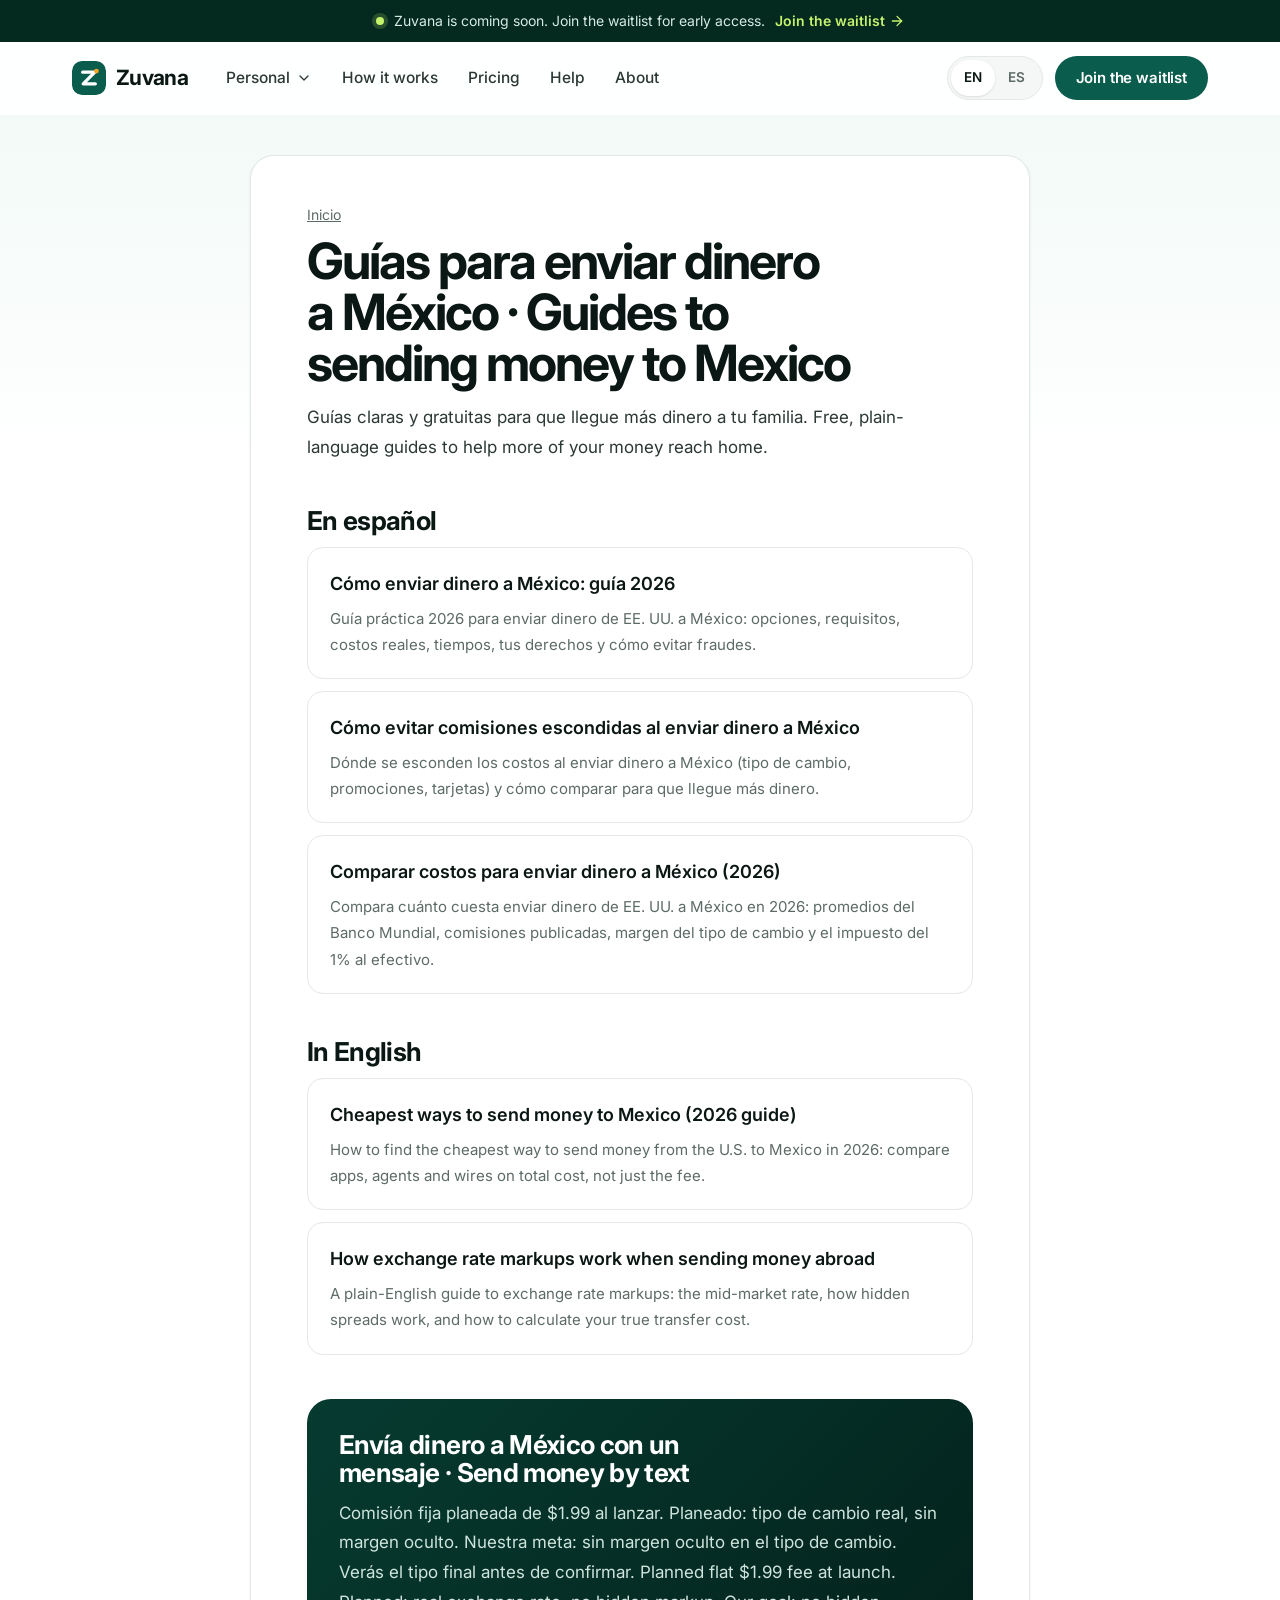
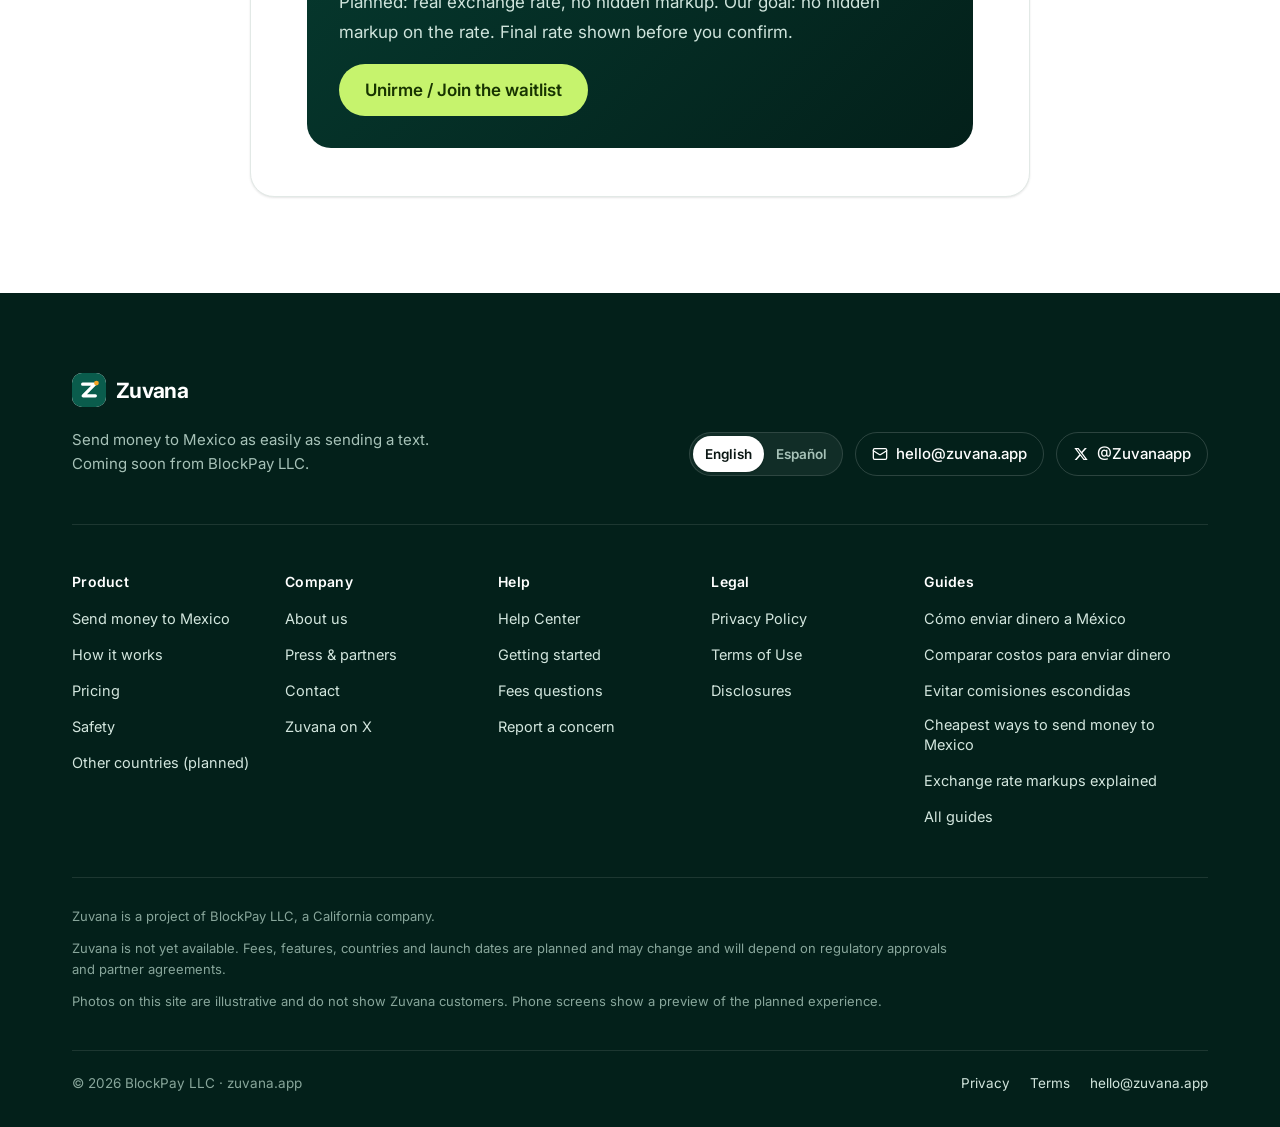
==== commit 8250cda0: "Brand spelling in guides" ====
--- a/guides/index.html
+++ b/guides/index.html
@@ -3,7 +3,7 @@
 <head>
 <meta charset="utf-8">
 <meta name="viewport" content="width=device-width,initial-scale=1">
-<title>Guías: enviar dinero a México · Guides | ZUVANA</title>
+<title>Guías: enviar dinero a México · Guides | Zuvana</title>
 <meta name="description" content="Guías gratuitas en español e inglés para enviar dinero a México: costos, tipo de cambio y comisiones escondidas. Free guides in English and Spanish.">
 <link rel="icon" href="/favicon.ico" sizes="16x16 32x32 48x48">
 <link rel="icon" href="/favicon.svg" type="image/svg+xml">
@@ -13,13 +13,13 @@
 <meta name="theme-color" content="#04291F">
 <meta property="og:type" content="article">
 <meta property="og:url" content="https://zuvana.app/guides/">
-<meta property="og:site_name" content="ZUVANA">
+<meta property="og:site_name" content="Zuvana">
 <meta property="og:title" content="Guías: enviar dinero a México · Guides">
 <meta property="og:description" content="Guías gratuitas en español e inglés para enviar dinero a México: costos, tipo de cambio y comisiones escondidas. Free guides in English and Spanish.">
 <meta property="og:image" content="https://zuvana.app/og-image.png">
 <meta property="og:locale" content="es_MX">
 <meta name="twitter:card" content="summary_large_image">
-<script type="application/ld+json">{"@context": "https://schema.org", "@type": "CollectionPage", "name": "ZUVANA Guides", "url": "https://zuvana.app/guides/", "inLanguage": ["es", "en"], "publisher": {"@type": "Organization", "name": "ZUVANA", "url": "https://zuvana.app/", "logo": "https://zuvana.app/apple-touch-icon.png", "email": "hello@zuvana.app"}}</script>
+<script type="application/ld+json">{"@context": "https://schema.org", "@type": "CollectionPage", "name": "Zuvana Guides", "url": "https://zuvana.app/guides/", "inLanguage": ["es", "en"], "publisher": {"@type": "Organization", "name": "Zuvana", "url": "https://zuvana.app/", "logo": "https://zuvana.app/apple-touch-icon.png", "email": "hello@zuvana.app"}}</script>
 <link rel="preconnect" href="https://fonts.googleapis.com">
 <link rel="preconnect" href="https://fonts.gstatic.com" crossorigin>
 <link rel="stylesheet" href="https://fonts.googleapis.com/css2?family=Inter:opsz,wght@14..32,400..800&display=swap">
@@ -192,7 +192,7 @@
     </div>
   </div>
 </footer>
-<script>window.TES={"kfeb4d2d": "Aviso", "kb86e06b": "Inicio de Zuvana", "ka02c83a": "Principal", "k4994a8f": "Idioma", "kb615412": "Menú", "k68f18f6": "Cerrar menú", "kb58273f": "Ir al contenido", "ke123658": "Zuvana llegará pronto. Únete a la lista de espera para tener acceso anticipado.", "kfd27891": "Unirme a la lista", "k184daff": "Personal", "k66421c0": "Enviar dinero", "k58bee92": "A México", "k82a7772": "Nuestra primera ruta, muy pronto", "k467dd70": "Otros países (planeado)", "k6ffb12f": "Más rutas después del lanzamiento", "k45389ee": "Guías", "k0163648": "Guías gratis para enviar dinero a casa", "k2f1a3e6": "Conoce", "k9ffdb95": "Cómo funciona", "kc6520cc": "Envía por mensaje, paso a paso", "ke22ac25": "Precios", "k71e75e0": "Una comisión fija planeada", "k6472ce4": "Seguridad", "kb361ba9": "Cómo planeamos protegerte", "k227165d": "Sé de los primeros", "k96fa084": "Únete a la lista y te avisaremos cuando Zuvana abra.", "k6a26f54": "Ayuda", "k8f7f4c1": "Nosotros", "k81151a1": "Muy pronto", "k1c76cbf": "Compañía", "kefdaf9f": "Centro de ayuda", "kcdee2f4": "Zuvana en X (se abre en otra pestaña)", "kded40f2": "Pie de página", "kff8149c": "Envía dinero a México tan fácil como mandar un mensaje. Muy pronto, de BlockPay LLC.", "kdeb1051": "Producto", "kb3b4e52": "Enviar dinero a México", "kcf23ee2": "Sobre nosotros", "k120eb67": "Prensa y socios", "kbbaff12": "Contacto", "k32ee04e": "Zuvana en X", "kcb59b87": "Primeros pasos", "k6185d6c": "Preguntas sobre comisiones", "k89ac304": "Reportar algo sospechoso", "ka10a9bc": "Legal", "kfa2ead6": "Política de privacidad", "k985a4b7": "Términos de uso", "k64338fe": "Avisos", "ke5e017a": "Todas las guías", "kf4358e3": "Zuvana es un proyecto de BlockPay LLC, una empresa de California.", "ka595321": "Zuvana aún no está disponible. Las comisiones, funciones, países y fechas de lanzamiento son planes que pueden cambiar y dependerán de aprobaciones regulatorias y acuerdos con socios.", "k398bf49": "Las fotos de este sitio son ilustrativas y no muestran clientes de Zuvana. Las pantallas de teléfono muestran una vista previa de la experiencia planeada.", "kc5f29bb": "Privacidad", "k6f1bf85": "Términos"};window.TES_TITLE="Guías: enviar dinero a México · Guides | ZUVANA";</script>
+<script>window.TES={"kfeb4d2d": "Aviso", "kb86e06b": "Inicio de Zuvana", "ka02c83a": "Principal", "k4994a8f": "Idioma", "kb615412": "Menú", "k68f18f6": "Cerrar menú", "kb58273f": "Ir al contenido", "ke123658": "Zuvana llegará pronto. Únete a la lista de espera para tener acceso anticipado.", "kfd27891": "Unirme a la lista", "k184daff": "Personal", "k66421c0": "Enviar dinero", "k58bee92": "A México", "k82a7772": "Nuestra primera ruta, muy pronto", "k467dd70": "Otros países (planeado)", "k6ffb12f": "Más rutas después del lanzamiento", "k45389ee": "Guías", "k0163648": "Guías gratis para enviar dinero a casa", "k2f1a3e6": "Conoce", "k9ffdb95": "Cómo funciona", "kc6520cc": "Envía por mensaje, paso a paso", "ke22ac25": "Precios", "k71e75e0": "Una comisión fija planeada", "k6472ce4": "Seguridad", "kb361ba9": "Cómo planeamos protegerte", "k227165d": "Sé de los primeros", "k96fa084": "Únete a la lista y te avisaremos cuando Zuvana abra.", "k6a26f54": "Ayuda", "k8f7f4c1": "Nosotros", "k81151a1": "Muy pronto", "k1c76cbf": "Compañía", "kefdaf9f": "Centro de ayuda", "kcdee2f4": "Zuvana en X (se abre en otra pestaña)", "kded40f2": "Pie de página", "kff8149c": "Envía dinero a México tan fácil como mandar un mensaje. Muy pronto, de BlockPay LLC.", "kdeb1051": "Producto", "kb3b4e52": "Enviar dinero a México", "kcf23ee2": "Sobre nosotros", "k120eb67": "Prensa y socios", "kbbaff12": "Contacto", "k32ee04e": "Zuvana en X", "kcb59b87": "Primeros pasos", "k6185d6c": "Preguntas sobre comisiones", "k89ac304": "Reportar algo sospechoso", "ka10a9bc": "Legal", "kfa2ead6": "Política de privacidad", "k985a4b7": "Términos de uso", "k64338fe": "Avisos", "ke5e017a": "Todas las guías", "kf4358e3": "Zuvana es un proyecto de BlockPay LLC, una empresa de California.", "ka595321": "Zuvana aún no está disponible. Las comisiones, funciones, países y fechas de lanzamiento son planes que pueden cambiar y dependerán de aprobaciones regulatorias y acuerdos con socios.", "k398bf49": "Las fotos de este sitio son ilustrativas y no muestran clientes de Zuvana. Las pantallas de teléfono muestran una vista previa de la experiencia planeada.", "kc5f29bb": "Privacidad", "k6f1bf85": "Términos"};window.TES_TITLE="Guías: enviar dinero a México · Guides | Zuvana";</script>
 <script src="/site.js" defer></script>
 </body>
 </html>
--- a/styles.css
+++ b/styles.css
@@ -1,318 +1,467 @@
-/* Zuvana — shared styles v2 */
+/* Zuvana design system — v3 */
 :root{
-  --g950:#03271f;--g900:#053b30;--g800:#07493c;--g700:#0a5c4c;--g600:#0e7c66;--g500:#1a9a7e;--g300:#7fcdb6;--g200:#bfe6d9;--g100:#dcf0e8;--g50:#eff8f4;
-  --amber:#f5a524;
-  --ink:#0b1714;--text:#344541;--muted:#5b6965;--line:#e3e9e7;--soft:#f6f9f8;--white:#fff;
-  --err:#b42318;
-  --r-sm:12px;--r:20px;--r-lg:28px;
-  --sh-sm:0 1px 2px rgba(11,23,20,.05),0 2px 8px rgba(11,23,20,.04);
-  --sh:0 2px 4px rgba(11,23,20,.04),0 12px 32px -8px rgba(11,23,20,.10);
-  --sh-lg:0 4px 8px rgba(11,23,20,.04),0 32px 64px -24px rgba(6,59,48,.28);
-  --max:1160px;
-  --ease:cubic-bezier(.2,.7,.2,1);
-  --font:"Inter",ui-sans-serif,system-ui,-apple-system,"Segoe UI",Roboto,Helvetica,Arial,sans-serif;
+  --b950:#03201a;--b900:#04291F;--b800:#063B30;--b700:#0A5C4C;--b600:#0E7A63;--b500:#16a083;--b200:#bfe7d8;--b100:#d9f2e9;--b50:#eef8f4;
+  --accent:#c6f36d;--accent-2:#b2e650;--accent-ink:#173300;
+  --ink:#0b1714;--text:#2b3834;--muted:#5d6b67;--line:#e2e9e6;--line-2:#d3ddd9;--soft:#f4f7f5;--cream:#f8f6f1;--err:#b42318;
+  --r-sm:10px;--r:16px;--r-lg:24px;--r-xl:32px;
+  --sh-sm:0 1px 2px rgba(11,23,20,.06),0 1px 3px rgba(11,23,20,.05);
+  --sh:0 2px 6px rgba(11,23,20,.05),0 12px 28px -8px rgba(6,59,48,.14);
+  --sh-lg:0 4px 12px rgba(11,23,20,.06),0 32px 64px -20px rgba(6,59,48,.30);
+  --max:1200px;--ease:cubic-bezier(.2,.7,.2,1);
+  --s1:4px;--s2:8px;--s3:12px;--s4:16px;--s5:24px;--s6:32px;--s7:48px;--s8:64px;--s9:96px;--s10:128px;
 }
 *,*::before,*::after{box-sizing:border-box}
-html{-webkit-text-size-adjust:100%;scroll-behavior:smooth;scroll-padding-top:88px}
-body{margin:0;font-family:var(--font);font-size:17px;line-height:1.6;color:var(--text);background:var(--white);-webkit-font-smoothing:antialiased;text-rendering:optimizeLegibility;font-feature-settings:"cv11","ss03"}
-img,svg{display:block;max-width:100%}
-a{color:var(--g700);text-underline-offset:3px}
-a:hover{color:var(--g900)}
-h1,h2,h3{text-wrap:balance;color:var(--ink);line-height:1.12;letter-spacing:-.025em;margin:0 0 .5em;font-weight:700}
+html{-webkit-text-size-adjust:100%;scroll-padding-top:96px}
+body{margin:0;font-family:Inter,system-ui,-apple-system,"Segoe UI",Roboto,sans-serif;font-optical-sizing:auto;font-size:17px;line-height:1.6;color:var(--text);background:#fff;-webkit-font-smoothing:antialiased;text-rendering:optimizeLegibility}
+body.lock{overflow:hidden}
+img{max-width:100%;height:auto;display:block}
+a{color:var(--b700)}
+a:hover{color:var(--b800)}
+h1,h2,h3,h4{color:var(--ink);margin:0 0 .5em;line-height:1.08;letter-spacing:-.03em;font-weight:700;text-wrap:balance}
+h1{font-size:clamp(40px,5.6vw,72px);letter-spacing:-.045em;line-height:1.02}
+h2{font-size:clamp(32px,3.8vw,52px);letter-spacing:-.04em}
+h3{font-size:clamp(20px,1.7vw,24px);letter-spacing:-.02em;line-height:1.25}
 p{margin:0 0 1em}
-:focus-visible{outline:3px solid var(--g500);outline-offset:3px;border-radius:8px}
-.sr{position:absolute!important;width:1px;height:1px;padding:0;margin:-1px;overflow:hidden;clip:rect(0 0 0 0);white-space:nowrap;border:0}
-.skip{position:absolute;left:12px;top:-60px;background:var(--ink);color:#fff;padding:10px 14px;border-radius:8px;z-index:100;text-decoration:none}
-.skip:focus{top:12px;color:#fff}
+:focus-visible{outline:3px solid var(--b500);outline-offset:2px;border-radius:6px}
 .container{max-width:var(--max);margin:0 auto;padding:0 20px}
-@media (min-width:560px){.container{padding:0 28px}}
-.ic{width:24px;height:24px;fill:none;stroke:currentColor;stroke-width:2;stroke-linecap:round;stroke-linejoin:round;flex:none}
-.num{font-variant-numeric:tabular-nums}
+@media (min-width:768px){.container{padding:0 32px}}
+.sr{position:absolute!important;width:1px;height:1px;padding:0;margin:-1px;overflow:hidden;clip:rect(0,0,0,0);white-space:nowrap;border:0}
+.skip{position:absolute;left:12px;top:-60px;background:var(--ink);color:#fff;padding:10px 16px;border-radius:10px;z-index:200;text-decoration:none}
+.skip:focus{top:12px}
+.ic{width:24px;height:24px;fill:none;stroke:currentColor;stroke-width:1.9;stroke-linecap:round;stroke-linejoin:round;flex:none}
+.flag{width:28px;height:28px;border-radius:50%;overflow:hidden;flex:none;box-shadow:0 0 0 2px #fff,0 1px 4px rgba(0,0,0,.18)}
+.flag svg{width:100%;height:100%;display:block}
+
+/* Announcement bar */
+.announce{background:var(--b900);color:#d5ebe3;font-size:14px;line-height:1.4}
+.announce-in{display:flex;align-items:center;justify-content:center;gap:10px;min-height:42px;padding-top:8px;padding-bottom:8px;text-align:center;flex-wrap:wrap}
+.announce .dot{width:8px;height:8px;border-radius:50%;background:var(--accent);box-shadow:0 0 0 4px rgba(198,243,109,.18);flex:none}
+.announce a{color:var(--accent);font-weight:600;text-decoration:none;display:inline-flex;align-items:center;gap:4px;white-space:nowrap}
+.announce a:hover{color:#fff}
+.announce a .ic{width:16px;height:16px}
 
 /* Header */
-.site-header{position:sticky;top:0;z-index:50;background:rgba(255,255,255,.82);-webkit-backdrop-filter:saturate(180%) blur(14px);backdrop-filter:saturate(180%) blur(14px);border-bottom:1px solid transparent;transition:border-color .2s,background-color .2s}
-.site-header.scrolled,.site-header.solid{border-bottom-color:var(--line);background:rgba(255,255,255,.92)}
-.nav{display:flex;align-items:center;justify-content:space-between;gap:16px;height:72px}
-.brand{display:inline-flex;align-items:center;gap:10px;color:var(--ink);text-decoration:none;font-weight:700;font-size:21px;letter-spacing:-.03em}
+.site-header{position:sticky;top:0;z-index:60;background:rgba(255,255,255,.92);backdrop-filter:saturate(180%) blur(14px);-webkit-backdrop-filter:saturate(180%) blur(14px);border-bottom:1px solid transparent;transition:border-color .2s,box-shadow .2s}
+.site-header.scrolled{border-bottom-color:var(--line);box-shadow:0 6px 24px -18px rgba(6,59,48,.4)}
+.nav{display:flex;align-items:center;gap:24px;height:72px}
+.brand{display:inline-flex;align-items:center;gap:10px;font-weight:700;font-size:21px;letter-spacing:-.03em;color:var(--ink);text-decoration:none;flex:none}
 .brand:hover{color:var(--ink)}
-.brand img{width:34px;height:34px;border-radius:10px;box-shadow:0 2px 6px rgba(6,59,48,.2)}
-.nav-links{display:none;gap:4px;list-style:none;margin:0;padding:0}
-.nav-links a{display:block;color:var(--text);text-decoration:none;font-size:15px;font-weight:500;padding:8px 12px;border-radius:10px;transition:background-color .15s,color .15s}
-.nav-links a:hover{color:var(--ink);background:var(--soft)}
-.nav-right{display:flex;align-items:center;gap:10px}
-.toggle{display:inline-flex;padding:3px;background:var(--soft);border:1px solid var(--line);border-radius:999px}
-.toggle button{border:0;background:transparent;color:var(--muted);font:inherit;font-size:13px;font-weight:600;padding:6px 12px;border-radius:999px;cursor:pointer;min-height:36px;min-width:44px;transition:all .15s}
-.toggle button[aria-pressed=true]{background:var(--white);color:var(--ink);box-shadow:0 1px 3px rgba(11,23,20,.14)}
-.lang-link{white-space:nowrap;font-size:14px;font-weight:600;text-decoration:none;color:var(--text);padding:9px 14px;border:1px solid var(--line);border-radius:999px;background:#fff}
-@media (min-width:960px){.nav-links{display:flex}}
+.brand img{width:34px;height:34px;border-radius:10px}
+.primary{display:none;flex:1}
+.menu{list-style:none;margin:0;padding:0;display:flex;align-items:center;gap:2px}
+.menu>li{position:relative}
+.menu>li>a,.menu-btn{display:inline-flex;align-items:center;gap:6px;height:44px;padding:0 14px;border-radius:12px;font:inherit;font-size:15.5px;font-weight:500;color:var(--text);text-decoration:none;background:none;border:0;cursor:pointer}
+.menu>li>a:hover,.menu-btn:hover,.menu-btn[aria-expanded=true]{background:var(--soft);color:var(--ink)}
+.menu>li>a[aria-current=page]{color:var(--b700);font-weight:600}
+.menu-btn .ic{width:16px;height:16px;transition:transform .2s var(--ease)}
+.menu-btn[aria-expanded=true] .ic{transform:rotate(180deg)}
+.mega{position:absolute;left:-12px;top:calc(100% + 10px);width:760px;background:#fff;border:1px solid var(--line);border-radius:22px;box-shadow:var(--sh-lg);padding:20px;display:grid;grid-template-columns:1fr 1fr 230px;gap:8px;opacity:0;visibility:hidden;transform:translateY(-6px);transition:opacity .18s var(--ease),transform .18s var(--ease),visibility .18s}
+.mega.open{opacity:1;visibility:visible;transform:none}
+.mega-h{font-size:12px;font-weight:600;letter-spacing:.08em;text-transform:uppercase;color:var(--muted);margin:6px 12px 8px}
+.mega-item{display:flex;gap:14px;align-items:flex-start;padding:12px;border-radius:14px;text-decoration:none;color:var(--ink)}
+.mega-item:hover{background:var(--soft);color:var(--ink)}
+.mega-item .mi{width:40px;height:40px;border-radius:12px;background:var(--b50);color:var(--b700);display:grid;place-items:center;flex:none}
+.mega-item .mi .ic{width:20px;height:20px}
+.mega-item .mi .flag{width:24px;height:24px;box-shadow:none}
+.mega-item b{display:block;font-size:15px;font-weight:600;line-height:1.3}
+.mega-item small{display:block;font-size:13.5px;color:var(--muted);line-height:1.4;margin-top:2px}
+.mega-feature{background:linear-gradient(160deg,var(--b800),var(--b950));border-radius:16px;padding:20px;color:#cfe4dc;display:flex;flex-direction:column;justify-content:space-between;gap:16px}
+.mega-feature b{color:#fff;font-size:18px;letter-spacing:-.02em;line-height:1.25;display:block}
+.mega-feature p{font-size:14px;margin:6px 0 0;line-height:1.5}
+.nav-right{display:flex;align-items:center;gap:12px;margin-left:auto}
+.lang-switch{display:inline-flex;background:var(--soft);border:1px solid var(--line);border-radius:999px;padding:3px}
+.lang-switch button{font:inherit;font-size:13.5px;font-weight:600;color:var(--muted);background:none;border:0;border-radius:999px;min-width:44px;height:36px;padding:0 12px;cursor:pointer}
+.lang-switch button[aria-pressed=true]{background:#fff;color:var(--ink);box-shadow:var(--sh-sm)}
+.nav-cta{display:none}
+.burger{width:46px;height:46px;border-radius:12px;border:1px solid var(--line);background:#fff;display:grid;place-items:center;cursor:pointer;color:var(--ink)}
+.burger .ic{width:22px;height:22px}
+.nav-right>.lang-switch{display:none}
+@media (min-width:600px){.nav-right>.lang-switch{display:inline-flex}}
+@media (min-width:1080px){.primary{display:block}.burger{display:none}.nav-cta{display:inline-flex}}
+
+/* Drawer (mobile) */
+.scrim{position:fixed;inset:0;background:rgba(3,32,26,.45);z-index:90;opacity:0;visibility:hidden;transition:opacity .25s,visibility .25s}
+.scrim.open{opacity:1;visibility:visible}
+.drawer{position:fixed;top:0;right:0;bottom:0;width:min(420px,100%);background:#fff;z-index:100;transform:translateX(100%);transition:transform .3s var(--ease);display:flex;flex-direction:column;visibility:hidden}
+.drawer.open{transform:none;visibility:visible}
+.drawer-top{display:flex;align-items:center;justify-content:space-between;height:72px;padding:0 20px;border-bottom:1px solid var(--line)}
+.drawer-body{flex:1;overflow-y:auto;padding:12px 20px 24px}
+.drawer-h{font-size:12px;font-weight:600;letter-spacing:.08em;text-transform:uppercase;color:var(--muted);margin:20px 4px 6px}
+.drawer-body a.dl{display:flex;align-items:center;justify-content:space-between;min-height:54px;padding:0 4px;border-bottom:1px solid var(--line);color:var(--ink);font-size:17px;font-weight:500;text-decoration:none}
+.drawer-body a.dl .ic{width:18px;height:18px;color:var(--muted)}
+.drawer-body a.dl small{color:var(--muted);font-size:13px;font-weight:500;margin-left:8px}
+.drawer-foot{padding:16px 20px 24px;border-top:1px solid var(--line);display:grid;gap:12px}
+.drawer-foot .lang-switch{justify-self:start}
 
 /* Buttons */
-.btn{display:inline-flex;align-items:center;justify-content:center;gap:8px;font:inherit;font-weight:600;font-size:16px;line-height:1;border-radius:14px;padding:0 24px;min-height:54px;border:1px solid transparent;cursor:pointer;text-decoration:none;transition:background-color .15s,border-color .15s,color .15s,transform .15s var(--ease),box-shadow .15s;white-space:nowrap}
-.btn .ic{width:18px;height:18px;transition:transform .2s var(--ease)}
-.btn:hover .ic{transform:translateX(2px)}
-.btn-primary{background:var(--g700);color:#fff;box-shadow:0 1px 2px rgba(6,59,48,.2),inset 0 1px 0 rgba(255,255,255,.08)}
-.btn-primary:hover{background:var(--g800);color:#fff;box-shadow:0 6px 16px -6px rgba(6,59,48,.5)}
-.btn-primary:active{transform:translateY(1px)}
-.btn-primary:disabled{opacity:.6;cursor:default;box-shadow:none}
-.btn-sm{min-height:42px;padding:0 18px;font-size:14px;border-radius:12px}
-.btn-ghost{background:rgba(255,255,255,.12);color:#fff;border-color:rgba(255,255,255,.35)}
-.btn-ghost:hover{background:rgba(255,255,255,.2);color:#fff}
-.btn-white{background:#fff;color:var(--g900)}
-.btn-white:hover{background:var(--g50);color:var(--g900)}
-.hide-sm{display:none}
-@media (min-width:560px){.hide-sm{display:inline-flex}}
-
-/* Hero */
-.hero{position:relative;overflow:hidden;padding:40px 0 72px;background:linear-gradient(180deg,#f1f9f5 0%,#f7fbf9 55%,#fff 100%)}
-.hero::before,.hero::after{content:"";position:absolute;border-radius:50%;filter:blur(70px);pointer-events:none;z-index:0}
-.hero::before{width:560px;height:560px;right:-160px;top:-120px;background:rgba(26,154,126,.20)}
-.hero::after{width:420px;height:420px;left:-180px;bottom:-160px;background:rgba(127,205,182,.22)}
-.hero .container{position:relative;z-index:1}
-.hero-grid{display:grid;gap:48px;align-items:center}
-.eyebrow{display:inline-flex;align-items:center;gap:10px;font-size:14px;font-weight:500;color:var(--g800);background:rgba(255,255,255,.8);border:1px solid var(--g100);padding:6px 14px 6px 6px;border-radius:999px;margin-bottom:24px;box-shadow:var(--sh-sm)}
-.route{display:inline-flex;align-items:center;gap:4px;background:var(--g50);border-radius:999px;padding:3px 8px 3px 3px}
-.flag{width:20px;height:20px;border-radius:50%;overflow:hidden;box-shadow:0 0 0 1.5px #fff,0 0 0 2.5px var(--g100)}
-.route .ic{width:14px;height:14px;color:var(--g600);stroke-width:2.5}
-.hero h1{font-size:clamp(42px,6.6vw,72px);letter-spacing:-.045em;line-height:1.02;margin-bottom:22px}
-.hero h1 em{font-style:normal;color:var(--g600)}
-.lead{font-size:clamp(18px,1.7vw,20px);line-height:1.6;color:var(--text);max-width:33em;margin-bottom:30px}
-
-/* Waitlist form */
-.waitlist{max-width:540px}
-.form-row{display:flex;flex-direction:column;gap:10px}
-.input{width:100%;font:inherit;font-size:17px;color:var(--ink);background:var(--white);border:1px solid #cbd6d2;border-radius:14px;padding:0 18px;min-height:56px;transition:border-color .15s,box-shadow .15s}
-.input::placeholder{color:#78857f}
-.input:focus{outline:none;border-color:var(--g600);box-shadow:0 0 0 4px rgba(14,124,102,.16)}
-.input[aria-invalid=true]{border-color:var(--err);box-shadow:0 0 0 4px rgba(180,35,24,.1)}
-.input:disabled{background:var(--soft)}
+.btn{display:inline-flex;align-items:center;justify-content:center;gap:8px;min-height:52px;padding:0 26px;border-radius:999px;font:inherit;font-size:16px;font-weight:600;letter-spacing:-.01em;text-decoration:none;border:1px solid transparent;cursor:pointer;transition:background .2s,transform .15s var(--ease),box-shadow .2s,color .2s;white-space:nowrap}
+.btn:active{transform:scale(.98)}
+.btn .ic{width:18px;height:18px;stroke-width:2.2;transition:transform .2s var(--ease)}
+.btn:hover .ic{transform:translateX(3px)}
+.btn-primary{background:var(--b700);color:#fff}
+.btn-primary:hover{background:var(--b800);color:#fff;box-shadow:0 8px 20px -8px rgba(10,92,76,.6)}
+.btn-accent{background:var(--accent);color:var(--accent-ink)}
+.btn-accent:hover{background:var(--accent-2);color:var(--accent-ink)}
+.btn-outline{background:#fff;color:var(--ink);border-color:var(--line-2)}
+.btn-outline:hover{border-color:var(--ink);color:var(--ink)}
+.btn-ghost-w{background:rgba(255,255,255,.08);color:#fff;border-color:rgba(255,255,255,.28)}
+.btn-ghost-w:hover{background:rgba(255,255,255,.16);color:#fff}
+.btn-sm{min-height:44px;padding:0 20px;font-size:15px}
+.btn-block{width:100%}
+.link-arrow{display:inline-flex;align-items:center;gap:6px;font-weight:600;color:var(--b700);text-decoration:none}
+.link-arrow .ic{width:18px;height:18px;transition:transform .2s var(--ease)}
+.link-arrow:hover .ic{transform:translateX(4px)}
+
+/* Type helpers */
+.eyebrow{display:inline-flex;align-items:center;gap:8px;font-size:13px;font-weight:600;letter-spacing:.02em;color:var(--b700);background:var(--b50);border:1px solid var(--b100);border-radius:999px;padding:6px 14px 6px 8px;margin:0 0 22px}
+.eyebrow .pill{background:var(--b700);color:#fff;border-radius:999px;padding:2px 9px;font-size:12px}
+.kicker{font-size:13px;font-weight:600;letter-spacing:.1em;text-transform:uppercase;color:var(--b600);margin:0 0 14px}
+.lead{font-size:clamp(18px,1.5vw,21px);line-height:1.55;color:var(--muted)}
+.fine{font-size:13px;line-height:1.5;color:var(--muted);margin:8px 0 0}
+.muted{color:var(--muted)}
+
+/* Sections */
+.section{padding:72px 0}
+@media (min-width:900px){.section{padding:112px 0}}
+.section.soft{background:var(--soft)}
+.section.cream{background:var(--cream)}
+.section.dark{background:var(--b900);color:#c9ded6}
+.section.dark h2,.section.dark h3{color:#fff}
+.section.tight{padding:56px 0}
+.section-head{max-width:760px;margin:0 0 48px}
+.section-head.center{margin-left:auto;margin-right:auto;text-align:center}
+.section-head p{font-size:19px;color:var(--muted);margin:0}
+.section.dark .section-head p{color:#a9c7bc}
+.head-row{display:flex;flex-wrap:wrap;align-items:flex-end;justify-content:space-between;gap:20px;margin:0 0 40px}
+.head-row .section-head{margin:0}
+
+/* Hero (home) */
+.hero{position:relative;overflow:hidden;background:linear-gradient(180deg,#f2faf6 0%,#fff 100%);padding:40px 0 96px}
+.hero::before{content:"";position:absolute;width:720px;height:720px;right:-220px;top:-260px;background:radial-gradient(closest-side,rgba(22,160,131,.16),transparent);pointer-events:none}
+.hero-grid{position:relative;display:grid;grid-template-columns:minmax(0,1fr);gap:48px;align-items:center}
+.hero-grid>*{min-width:0}
+.hero h1{margin-bottom:20px}
+.hero h1 em{font-style:normal;color:var(--b700)}
+.hero .lead{max-width:540px;margin-bottom:28px}
+.waitlist .form-row{display:flex;flex-direction:column;gap:10px}
+.input{width:100%;min-height:56px;border:1.5px solid var(--line-2);border-radius:16px;padding:0 18px;font:inherit;font-size:17px;color:var(--ink);background:#fff;transition:border-color .2s,box-shadow .2s}
+.input:focus{outline:0;border-color:var(--b600);box-shadow:0 0 0 4px rgba(14,122,99,.14)}
+.input[aria-invalid=true]{border-color:var(--err)}
 .waitlist .btn{min-height:56px}
 @media (min-width:560px){
-  .form-row{flex-direction:row;gap:6px;background:#fff;border:1px solid #cbd6d2;border-radius:18px;padding:6px;box-shadow:var(--sh);transition:border-color .15s,box-shadow .15s}
-  .form-row:focus-within{border-color:var(--g600);box-shadow:0 0 0 4px rgba(14,124,102,.14),var(--sh)}
-  .form-row .input{flex:1;border:0;min-height:52px;box-shadow:none!important;background:transparent}
-  .form-row .btn{min-height:52px;border-radius:13px}
-  .form-row:has(.input[aria-invalid=true]){border-color:var(--err)}
+  .waitlist .form-row{flex-direction:row;background:#fff;border:1.5px solid var(--line-2);border-radius:999px;padding:6px;box-shadow:var(--sh);gap:6px}
+  .waitlist .form-row:focus-within{border-color:var(--b600);box-shadow:0 0 0 4px rgba(14,122,99,.14),var(--sh)}
+  .waitlist .input{border:0;min-height:52px;border-radius:999px;box-shadow:none!important;background:transparent}
+  .waitlist .btn{min-height:52px}
 }
-.err{color:var(--err);font-weight:500;font-size:15px;margin:10px 0 0}
+.waitlist{max-width:560px}
+.err{color:var(--err);font-size:14.5px;font-weight:500;margin:10px 0 0;min-height:0}
 .err:empty{display:none}
-.ok{display:none;background:var(--g50);border:1px solid var(--g200);color:var(--g800);padding:14px 16px;border-radius:14px;font-weight:500;font-size:15px;margin:12px 0 0}
-.fine{font-size:13px;line-height:1.55;color:var(--muted);margin:12px 0 0}
-.fine + .fine{margin-top:6px}
-.perks{display:flex;flex-wrap:wrap;gap:8px 20px;list-style:none;margin:22px 0 0;padding:0}
-.perks li{display:flex;align-items:center;gap:7px;font-size:14px;font-weight:500;color:var(--ink)}
-.perks .ic{width:18px;height:18px;color:var(--g600);stroke-width:2.5}
+.ok{display:none;background:var(--b50);border:1px solid var(--b100);color:var(--b800);font-weight:600;padding:14px 16px;border-radius:14px;margin:12px 0 0}
+.perks{list-style:none;padding:0;margin:24px 0 0;display:flex;flex-wrap:wrap;gap:10px 22px}
+.perks li{display:flex;align-items:center;gap:8px;font-size:15px;font-weight:500;color:var(--text)}
+.perks .ic{width:18px;height:18px;color:var(--b600);stroke-width:2.4}
+.hero-visual{position:relative;padding-bottom:0}
+.hero-photo{position:relative;border-radius:var(--r-xl);overflow:hidden;aspect-ratio:4/3.4;box-shadow:var(--sh-lg)}
+.hero-photo img{width:100%;height:100%;object-fit:cover;object-position:62% 30%}
+.photo-tag{position:absolute;right:14px;bottom:14px;background:rgba(3,32,26,.55);backdrop-filter:blur(6px);color:#fff;font-size:11.5px;font-weight:500;padding:4px 10px;border-radius:999px}
+.hero .calc-card{position:relative;margin:-90px 12px 0}
+@media (min-width:1000px){
+  .hero{padding:56px 0 132px}
+  .hero-grid{grid-template-columns:1.02fr .98fr;gap:56px}
+  .hero-visual{padding:0 0 0 70px}
+  .hero-photo{aspect-ratio:4/4.6}
+  .hero .calc-card{position:absolute;left:0;bottom:-64px;width:360px;margin:0}
+}
+
+/* Calculator card */
+.calc-card{background:#fff;border:1px solid var(--line);border-radius:var(--r-lg);box-shadow:var(--sh-lg);padding:22px}
+.calc-top{display:flex;justify-content:space-between;align-items:center;margin:0 0 14px}
+.calc-top b{font-size:15px;color:var(--ink)}
+.badge{display:inline-flex;align-items:center;gap:6px;font-size:12px;font-weight:600;color:var(--b700);background:var(--b50);border:1px solid var(--b100);border-radius:999px;padding:3px 10px;white-space:nowrap}
+.amt-field{display:flex;align-items:center;justify-content:space-between;gap:12px;border:1.5px solid var(--line-2);border-radius:16px;padding:10px 14px 10px 16px;transition:border-color .2s,box-shadow .2s}
+.amt-field:focus-within{border-color:var(--b600);box-shadow:0 0 0 4px rgba(14,122,99,.14)}
+.amt-field label{display:block;font-size:12.5px;font-weight:500;color:var(--muted)}
+.amt-field .cur{display:flex;align-items:center;gap:2px}
+.amt-field .cur span{font-size:28px;font-weight:700;color:var(--ink)}
+.amt-field input{border:0;outline:0;font:inherit;font-size:28px;font-weight:700;letter-spacing:-.03em;color:var(--ink);width:100%;min-width:0;padding:0;background:transparent}
+.amt-field .ccy{display:flex;align-items:center;gap:8px;background:var(--soft);border-radius:999px;padding:6px 12px 6px 6px;font-weight:600;color:var(--ink);font-size:15px;flex:none}
+.amt-field .ccy .flag{width:24px;height:24px;box-shadow:none}
+.chips{display:grid;grid-template-columns:repeat(4,1fr);gap:8px;margin:12px 0 4px}
+.chip{font:inherit;font-size:14px;font-weight:600;color:var(--text);background:#fff;border:1px solid var(--line-2);border-radius:999px;min-height:40px;cursor:pointer;transition:all .15s}
+.chip:hover{border-color:var(--b600)}
+.chip[aria-pressed=true]{background:var(--b700);border-color:var(--b700);color:#fff}
+.lines{list-style:none;padding:0;margin:14px 0 0}
+.line{display:flex;justify-content:space-between;align-items:center;gap:10px;padding:10px 0;font-size:15px;color:var(--muted);border-top:1px dashed var(--line-2)}
+.line b{color:var(--ink);font-weight:600}
+.line .tag{font-size:11px;font-weight:600;color:var(--b700);background:var(--b50);border-radius:999px;padding:1px 7px;margin-left:6px}
+.line.total{border-top:1.5px solid var(--ink);padding-top:12px;font-size:16px;color:var(--ink);font-weight:600}
+.line.total b{font-size:24px;font-weight:700;letter-spacing:-.02em}
+.calc-note{display:flex;gap:8px;align-items:flex-start;font-size:13px;line-height:1.45;color:var(--muted);background:var(--soft);border-radius:12px;padding:10px 12px;margin:12px 0 14px}
+.calc-note .ic{width:16px;height:16px;margin-top:1px;color:var(--b600)}
+.calc-hint{font-size:13px;color:var(--err);margin:4px 0 0}
+.calc-hint:empty{display:none}
+.calc-card.lg{padding:32px}
+.calc-card.lg .amt-field input,.calc-card.lg .amt-field .cur span{font-size:36px}
+
+/* Corridor bar */
+.corridor-wrap{position:relative;z-index:2;margin-top:-44px}
+.corridor{background:#fff;border:1px solid var(--line);border-radius:var(--r-lg);box-shadow:var(--sh);padding:18px 22px;display:grid;gap:16px;align-items:center}
+.cor-route{display:flex;align-items:center;gap:14px}
+.cor-route .flags{display:flex;align-items:center;gap:8px}
+.cor-route .flags .ic{width:18px;height:18px;color:var(--muted)}
+.cor-route b{display:block;color:var(--ink);font-size:16px;line-height:1.3}
+.cor-route small{font-size:13.5px;color:var(--muted)}
+.cor-more{display:flex;align-items:center;gap:10px;color:var(--muted);font-size:15px}
+.cor-more .ic{width:22px;height:22px;color:var(--b600)}
+@media (min-width:900px){.corridor{grid-template-columns:auto 1px auto 1fr;gap:28px;padding:20px 28px}.corridor .vr{width:1px;height:40px;background:var(--line)}.corridor .link-arrow{justify-self:end}}
+@media (max-width:899px){.corridor .vr{display:none}}
+
+/* Split feature sections */
+.split{display:grid;grid-template-columns:minmax(0,1fr);gap:40px;align-items:center}
+.split>*{min-width:0}
+.split+.split{margin-top:96px}
+@media (min-width:920px){.split{grid-template-columns:1fr 1fr;gap:80px}.split.rev .split-media{order:2}.split+.split{margin-top:136px}}
+.split-copy h2{font-size:clamp(30px,3.4vw,46px)}
+.split-copy>p{font-size:18px;color:var(--muted);max-width:520px}
+.ticks{list-style:none;padding:0;margin:22px 0 26px;display:grid;gap:12px}
+.ticks li{display:flex;gap:12px;align-items:flex-start;font-size:16.5px;color:var(--text)}
+.ticks .ic{width:22px;height:22px;color:var(--b600);margin-top:1px}
+.media-frame{position:relative;border-radius:var(--r-xl);overflow:hidden;background:var(--b50);box-shadow:var(--sh)}
+.media-frame img{width:100%;height:100%;object-fit:cover;aspect-ratio:4/3.3}
+.media-stage{position:relative;border-radius:var(--r-xl);background:linear-gradient(160deg,#e8f6f0,#d3efe4);padding:48px 20px;display:grid;place-items:center;overflow:hidden}
+.media-stage::after{content:"";position:absolute;inset:auto -20% -40% -20%;height:60%;background:radial-gradient(closest-side,rgba(255,255,255,.7),transparent)}
+.media-stage>*{position:relative;z-index:1}
+.media-stage.dark{background:linear-gradient(160deg,var(--b800),var(--b950))}
+.caption{font-size:13px;color:var(--muted);margin:12px 0 0;text-align:center}
+.overlay-card{position:absolute;left:18px;bottom:18px;right:auto;background:rgba(255,255,255,.96);border-radius:18px;box-shadow:var(--sh-lg);padding:14px 16px;display:flex;gap:12px;align-items:center;max-width:300px}
+.overlay-card .oi{width:40px;height:40px;border-radius:12px;background:var(--b700);color:#fff;display:grid;place-items:center;flex:none}
+.overlay-card .oi .ic{width:20px;height:20px}
+.overlay-card b{display:block;color:var(--ink);font-size:14.5px;line-height:1.3}
+.overlay-card small{display:block;color:var(--muted);font-size:12.5px}
+.overlay-card .pv,.float .pv{display:inline-block;margin-top:4px;font-size:10.5px;font-weight:600;color:var(--b700);background:var(--b50);border:1px solid var(--b100);border-radius:999px;padding:1px 7px}
 
 /* Phone */
-.stage{position:relative;display:flex;justify-content:center;padding:10px 0 0}
-.phone{position:relative;width:300px;height:610px;background:#0c1412;border-radius:54px;padding:11px;box-shadow:var(--sh-lg),inset 0 0 0 2px #26302d,0 0 0 1px rgba(0,0,0,.4)}
-.phone::before{content:"";position:absolute;right:-3px;top:150px;width:3px;height:70px;background:#1d2522;border-radius:0 3px 3px 0}
-.screen{position:relative;height:100%;background:#fff;border-radius:44px;overflow:hidden;display:flex;flex-direction:column}
-.island{position:absolute;top:10px;left:50%;transform:translateX(-50%);width:96px;height:28px;background:#0c1412;border-radius:20px;z-index:2}
+.stage{position:relative;display:flex;justify-content:center}
+.phone{position:relative;width:290px;height:590px;background:#0c1412;border-radius:52px;padding:11px;box-shadow:var(--sh-lg),inset 0 0 0 2px #26302d}
+.screen{position:relative;height:100%;background:#fff;border-radius:42px;overflow:hidden;display:flex;flex-direction:column}
+.island{position:absolute;top:10px;left:50%;transform:translateX(-50%);width:92px;height:27px;background:#0c1412;border-radius:20px;z-index:2}
 .sbar{display:flex;justify-content:space-between;align-items:center;padding:15px 26px 0;height:46px;font-size:13px;font-weight:600;color:var(--ink)}
-.sbar .sig{display:flex;gap:5px;align-items:center}
-.sbar .sig svg{height:11px;width:auto}
-.chead{display:flex;flex-direction:column;align-items:center;gap:4px;padding:6px 0 10px;border-bottom:1px solid #eef1f0;background:rgba(250,251,251,.9);position:relative}
-.chead .back{position:absolute;left:14px;top:16px;color:var(--g600);width:20px;height:20px}
-.chead img{width:44px;height:44px;border-radius:50%}
-.chead b{font-size:12px;font-weight:600;color:var(--ink);display:flex;align-items:center;gap:2px}
+.sbar .sig{display:flex;gap:5px;align-items:center}.sbar .sig svg{height:11px;width:auto}
+.chead{display:flex;flex-direction:column;align-items:center;gap:4px;padding:6px 0 10px;border-bottom:1px solid #eef1f0;background:#fafbfb;position:relative}
+.chead .back{position:absolute;left:14px;top:16px;color:var(--b600);width:20px;height:20px}
+.chead img{width:42px;height:42px;border-radius:50%}
+.chead b{font-size:12px;font-weight:600;color:var(--ink)}
 .chat{flex:1;padding:14px 12px;display:flex;flex-direction:column;gap:6px;overflow:hidden}
 .chat .time{align-self:center;font-size:11px;color:var(--muted);margin:2px 0 6px;font-weight:500}
-.bub{max-width:78%;padding:9px 13px;border-radius:19px;font-size:14.5px;line-height:1.38;transition:opacity .35s var(--ease),transform .35s var(--ease)}
-.bub.me{align-self:flex-end;background:var(--g600);color:#fff;border-bottom-right-radius:6px}
+.bub{max-width:80%;padding:9px 13px;border-radius:19px;font-size:14px;line-height:1.38;transition:opacity .35s var(--ease),transform .35s var(--ease)}
+.bub.me{align-self:flex-end;background:var(--b600);color:#fff;border-bottom-right-radius:6px}
 .bub.them{align-self:flex-start;background:#eef1f0;color:var(--ink);border-bottom-left-radius:6px}
-.bub .lnk{color:var(--g700);font-weight:600;text-decoration:underline}
+.bub .lnk{color:var(--b700);font-weight:600;text-decoration:underline}
 .typing{align-self:flex-start;background:#eef1f0;border-radius:19px;padding:12px 14px;display:none;gap:4px}
 .typing i{width:7px;height:7px;border-radius:50%;background:#9aa7a3;animation:blink 1.2s infinite}
 .typing i:nth-child(2){animation-delay:.15s}.typing i:nth-child(3){animation-delay:.3s}
-@keyframes blink{0%,60%,100%{opacity:.35;transform:translateY(0)}30%{opacity:1;transform:translateY(-2px)}}
+@keyframes blink{0%,80%,100%{opacity:.3}40%{opacity:1}}
 .compose{display:flex;align-items:center;gap:8px;padding:8px 12px 22px}
-.compose span{flex:1;border:1px solid #e1e6e4;border-radius:999px;padding:8px 14px;font-size:13px;color:#8a9692}
-.compose b{width:30px;height:30px;border-radius:50%;background:var(--g600);display:grid;place-items:center;color:#fff}
+.compose>span{flex:1;border:1px solid #e1e6e4;border-radius:999px;padding:8px 14px;font-size:13px;color:#8a9692}
+.compose b{width:30px;height:30px;border-radius:50%;background:var(--b600);display:grid;place-items:center;color:#fff}
 .compose b .ic{width:15px;height:15px;stroke-width:2.5}
 .anim .bub,.anim .float{opacity:0;transform:translateY(8px)}
 .anim .bub.show,.anim .float.show{opacity:1;transform:none}
 .anim .typing.show{display:flex}
-.float{position:absolute;background:rgba(255,255,255,.96);border:1px solid var(--line);border-radius:18px;box-shadow:var(--sh-lg);padding:12px 14px;display:flex;align-items:center;gap:12px;transition:opacity .5s var(--ease),transform .5s var(--ease);z-index:3}
+.float{position:absolute;background:rgba(255,255,255,.97);border:1px solid var(--line);border-radius:18px;box-shadow:var(--sh-lg);padding:12px 14px;display:flex;align-items:center;gap:12px;transition:opacity .5s var(--ease),transform .5s var(--ease);z-index:3}
 .float .fi{width:40px;height:40px;border-radius:12px;display:grid;place-items:center;flex:none}
 .float .fi .ic{width:22px;height:22px}
 .float b{display:block;color:var(--ink);font-size:14px;font-weight:600;line-height:1.3}
 .float small{display:block;color:var(--muted);font-size:12.5px;line-height:1.35}
-.float .pv{display:inline-block;margin-top:4px;font-size:10.5px;font-weight:600;color:var(--g700);background:var(--g50);border:1px solid var(--g100);border-radius:999px;padding:1px 7px}
-.float-received{left:-6px;bottom:96px}
-.float-received .fi{background:var(--g600);color:#fff}
-.float-fee{right:-6px;top:110px}
-.float-fee .fi{background:var(--g50);color:var(--g700)}
+.float-received{left:0;bottom:70px}.float-received .fi{background:var(--b600);color:#fff}
+.float-fee{right:0;top:90px}.float-fee .fi{background:var(--b50);color:var(--b700)}
 .float-fee .amt{font-size:20px;letter-spacing:-.02em}
-.caption{font-size:13px;color:var(--muted);margin:20px 0 0;text-align:center}
-@media (min-width:480px){.float-received{left:-24px}.float-fee{right:-24px}}
-@media (min-width:960px){.hero{padding:64px 0 104px}.hero .hero-grid{grid-template-columns:1.05fr .95fr;gap:40px}.phone{width:320px;height:650px}.float-received{left:-10px;bottom:120px}.float-fee{right:0;top:120px}}
-@media (min-width:1100px){.float-received{left:-30px}.float-fee{right:-10px}}
-
-/* Sections */
-.section{padding:72px 0}
-@media (min-width:820px){.section{padding:112px 0}}
-.section.alt{background:var(--soft)}
-.section-head{max-width:720px;margin-bottom:48px}
-.section-head.center{margin-left:auto;margin-right:auto;text-align:center}
-.kicker{display:inline-flex;align-items:center;gap:8px;font-size:13px;font-weight:600;letter-spacing:.02em;color:var(--g700);background:var(--g50);border:1px solid var(--g100);border-radius:999px;padding:5px 12px;margin:0 0 16px}
-.section h2{font-size:clamp(32px,4vw,48px);letter-spacing:-.035em;line-height:1.08}
-.section-head p{color:var(--text);font-size:clamp(17px,1.5vw,19px);margin:0}
-.section-head .kicker,.kicker{font-size:13px;margin:0 0 16px}
-.hero-grid,.families,.pricing,.about{grid-template-columns:minmax(0,1fr)}
-.hero-grid>*,.families>*,.pricing>*,.about>*{min-width:0}
-
-/* Steps */
-.steps{list-style:none;margin:0;padding:0;display:grid;gap:20px}
-.step{background:#fff;border:1px solid var(--line);border-radius:var(--r-lg);overflow:hidden;box-shadow:var(--sh-sm);transition:transform .25s var(--ease),box-shadow .25s var(--ease)}
-.step:hover{transform:translateY(-4px);box-shadow:var(--sh)}
-.step-art{height:220px;background:linear-gradient(180deg,var(--g50),#e3f3ec);display:flex;justify-content:center;align-items:flex-end;padding:0 24px;position:relative;overflow:hidden}
-.mini{width:200px;height:196px;background:#fff;border:7px solid #0c1412;border-bottom:0;border-radius:30px 30px 0 0;padding:16px 12px 0;display:flex;flex-direction:column;gap:7px;box-shadow:0 20px 40px -20px rgba(6,59,48,.4)}
-.mini .bub{font-size:12px;padding:7px 10px;border-radius:14px;max-width:88%}
-.mini .typing{display:flex;padding:9px 11px}
-.mini .typing i{width:5px;height:5px}
-.mini .row{display:flex;justify-content:space-between;font-size:12px;color:var(--muted);padding:5px 2px;border-bottom:1px solid #eef1f0}
-.mini .row b{color:var(--ink);font-weight:600}
-.mini .row.tot b,.mini .row.tot span{color:var(--ink);font-weight:700}
-.mini .mbtn{margin-top:6px;background:var(--g600);color:#fff;font-size:12px;font-weight:600;text-align:center;border-radius:10px;padding:8px}
-.mini .mt{font-size:11px;color:var(--muted);text-align:center;margin:0}
-.mini .big{font-size:26px;font-weight:700;color:var(--ink);text-align:center;letter-spacing:-.03em;line-height:1.1}
-.mini .av{width:36px;height:36px;border-radius:50%;background:var(--g50);border:1px solid var(--g100);display:grid;place-items:center;color:var(--g700);margin:0 auto}
-.mini .av .ic{width:18px;height:18px}
-.step-body{padding:24px 26px 28px}
-.step-top{display:flex;align-items:center;gap:12px;margin-bottom:12px}
-.step-num{display:inline-grid;place-items:center;width:32px;height:32px;border-radius:50%;background:var(--g700);color:#fff;font-weight:700;font-size:14px}
-.step-top .ic{color:var(--g600)}
-.step h3{font-size:20px;margin:0 0 6px}
-.step p{margin:0;color:var(--text);font-size:16px}
-@media (min-width:860px){.steps{grid-template-columns:repeat(3,1fr);gap:24px}}
-
-/* Features */
-.features{display:grid;gap:16px}
-.feat{background:#fff;border:1px solid var(--line);border-radius:var(--r);padding:28px;transition:transform .25s var(--ease),box-shadow .25s var(--ease),border-color .25s}
-.feat:hover{transform:translateY(-3px);box-shadow:var(--sh);border-color:var(--g100)}
-.feat .fic{width:48px;height:48px;border-radius:14px;background:var(--g50);border:1px solid var(--g100);display:grid;place-items:center;color:var(--g700);margin-bottom:20px}
-.feat h3{font-size:18px;margin:0 0 6px;letter-spacing:-.015em}
-.feat p{margin:0;font-size:15.5px;color:var(--text)}
-@media (min-width:640px){.features{grid-template-columns:repeat(2,1fr)}}
-@media (min-width:980px){.features{grid-template-columns:repeat(3,1fr);gap:20px}}
-
-/* Families */
-.families{display:grid;gap:48px;align-items:center}
-.photos{position:relative;padding:0 0 22%}
-.photos img{border-radius:var(--r-lg);object-fit:cover;box-shadow:var(--sh-lg);height:auto}
-.photos .p1{width:86%;aspect-ratio:4/3}
-.photos .p2{position:absolute;right:0;bottom:0;width:50%;aspect-ratio:4/3;border:6px solid #fff;border-radius:24px}
-.photo-note{font-size:12px;color:var(--muted);margin:12px 0 0}
-.routecard{display:flex;align-items:center;gap:14px;background:#fff;border:1px solid var(--line);border-radius:var(--r);padding:16px 20px;box-shadow:var(--sh-sm);margin:28px 0 0;max-width:460px}
-.routecard .flag{width:36px;height:36px}
-.routecard .path{flex:1;height:24px;position:relative;color:var(--g500)}
-.routecard .path svg{width:100%;height:24px}
-.routecard b{display:block;color:var(--ink);font-size:15px;line-height:1.3}
-.routecard small{display:block;color:var(--muted);font-size:13px}
-.ticks{list-style:none;padding:0;margin:24px 0 0;display:grid;gap:12px}
-.ticks li{display:grid;grid-template-columns:24px 1fr;gap:12px;font-size:16px}
-.ticks .ic{color:var(--g600);width:22px;height:22px;margin-top:2px}
-@media (min-width:960px){.families{grid-template-columns:1fr 1fr;gap:80px}}
-
-/* Pricing + calculator */
-.pricing{display:grid;gap:48px;align-items:center}
-.calc{background:#fff;border:1px solid var(--line);border-radius:var(--r-lg);padding:28px;box-shadow:var(--sh-lg);max-width:500px;width:100%;justify-self:center}
-.calc-label{display:block;font-size:14px;font-weight:600;color:var(--ink);margin:0 0 10px}
-.amt{position:relative}
-.amt-field{display:flex;align-items:center;border:1px solid #cbd6d2;border-radius:16px;padding:0 18px;min-height:72px;transition:border-color .15s,box-shadow .15s;background:#fff}
-.amt-field:focus-within{border-color:var(--g600);box-shadow:0 0 0 4px rgba(14,124,102,.14)}
-.amt-field .cur{font-size:30px;font-weight:600;color:var(--muted);margin-right:4px}
-.amt-field input{flex:1;min-width:0;border:0;outline:0;font:inherit;font-size:34px;font-weight:700;letter-spacing:-.03em;color:var(--ink);background:transparent;padding:0}
-.amt-field .ccy{display:flex;align-items:center;gap:8px;font-size:14px;font-weight:600;color:var(--ink);background:var(--soft);border:1px solid var(--line);border-radius:999px;padding:6px 10px 6px 6px}
-.amt-field .ccy .flag{width:20px;height:20px}
-.chips{display:flex;flex-wrap:wrap;gap:8px;margin:14px 0 22px}
-.chip{font:inherit;font-size:14px;font-weight:600;color:var(--g800);background:var(--g50);border:1px solid var(--g100);border-radius:999px;padding:0 16px;min-height:40px;cursor:pointer;transition:background-color .15s,border-color .15s}
-.chip:hover{background:var(--g100)}
-.chip[aria-pressed=true]{background:var(--g700);border-color:var(--g700);color:#fff}
-.lines{border-top:1px solid var(--line);padding-top:8px;margin:0}
-.line{display:flex;justify-content:space-between;align-items:baseline;padding:10px 0;font-size:16px}
-.line dt{color:var(--text)}
-.line dd{margin:0;color:var(--ink);font-weight:600}
-.line .pl{font-size:11px;font-weight:600;color:var(--g700);background:var(--g50);border:1px solid var(--g100);border-radius:999px;padding:1px 7px;margin-left:6px;vertical-align:2px}
-.line.total{border-top:1px solid var(--line);margin-top:6px;padding-top:16px}
-.line.total dt{color:var(--ink);font-weight:600}
-.line.total dd{font-size:28px;font-weight:700;letter-spacing:-.03em}
-.calc-note{display:flex;gap:8px;font-size:13px;color:var(--muted);background:var(--soft);border-radius:12px;padding:12px 14px;margin:14px 0 18px;line-height:1.5}
-.calc-note .ic{width:16px;height:16px;margin-top:2px;color:var(--muted)}
-.calc .btn{width:100%}
-.calc-hint{font-size:13px;color:var(--err);margin:8px 0 0;min-height:0}
-.calc-hint:empty{display:none}
-@media (min-width:960px){.pricing{grid-template-columns:1fr 1fr;gap:80px}.calc{justify-self:end}}
+@media (min-width:1100px){.float-received{left:20px}.float-fee{right:20px}}
+
+/* Mini phone screens (receipts) */
+.receipt{width:100%;max-width:340px;background:#fff;border-radius:28px;box-shadow:var(--sh-lg);padding:24px;border:1px solid var(--line)}
+.receipt .r-h{display:flex;align-items:center;gap:12px;margin:0 0 16px}
+.receipt .r-h .av{width:42px;height:42px;border-radius:50%;background:var(--b50);color:var(--b700);display:grid;place-items:center}
+.receipt .r-h .av .ic{width:20px;height:20px}
+.receipt .r-h b{display:block;color:var(--ink);font-size:15px}
+.receipt .r-h small{color:var(--muted);font-size:13px}
+.receipt .big{font-size:40px;font-weight:700;letter-spacing:-.04em;color:var(--ink);line-height:1;margin:6px 0 16px}
+.receipt .rl{display:flex;justify-content:space-between;gap:10px;font-size:14px;padding:10px 0;border-top:1px solid #eef1f0;color:var(--muted)}
+.receipt .rl b{color:var(--ink);font-weight:600;text-align:right}
+.receipt .rl.tot{border-top:1.5px solid var(--ink);color:var(--ink);font-weight:600}
+.receipt .rl.tot b{font-size:18px}
+.receipt .rbtn{margin-top:14px;background:var(--b700);color:#fff;text-align:center;font-weight:600;border-radius:999px;padding:13px;font-size:15px}
+.receipt .rnote{font-size:12px;color:var(--muted);text-align:center;margin:10px 0 0}
+
+/* Cards */
+.grid-3,.grid-4,.grid-2{display:grid;grid-template-columns:minmax(0,1fr);gap:20px}
+@media (min-width:640px){.grid-4,.grid-3,.grid-2{grid-template-columns:repeat(2,minmax(0,1fr))}}
+@media (min-width:980px){.grid-3{grid-template-columns:repeat(3,minmax(0,1fr))}.grid-4{grid-template-columns:repeat(4,minmax(0,1fr))}}
+.card{background:#fff;border:1px solid var(--line);border-radius:var(--r-lg);padding:28px;transition:transform .25s var(--ease),box-shadow .25s,border-color .25s;height:100%}
+a.card{display:block;text-decoration:none;color:inherit}
+.card:hover{transform:translateY(-3px);box-shadow:var(--sh);border-color:var(--b100)}
+.card .ci{width:52px;height:52px;border-radius:16px;background:var(--b50);color:var(--b700);display:grid;place-items:center;margin:0 0 22px}
+.card .ci .ic{width:26px;height:26px}
+.card h3{margin:0 0 8px}
+.card p{margin:0;color:var(--muted);font-size:16px}
+.card .link-arrow{margin-top:18px;font-size:15px}
+.section.dark .card{background:rgba(255,255,255,.04);border-color:rgba(255,255,255,.1)}
+.section.dark .card p{color:#a9c7bc}
+.section.dark .card .ci{background:rgba(198,243,109,.12);color:var(--accent)}
+.pcard{background:#fff;border:1px solid var(--line);border-radius:var(--r-lg);overflow:hidden;transition:transform .25s var(--ease),box-shadow .25s;height:100%;display:flex;flex-direction:column}
+.pcard:hover{transform:translateY(-3px);box-shadow:var(--sh)}
+.pcard img{width:100%;aspect-ratio:4/3;object-fit:cover}
+.pcard .pb{padding:24px 26px 28px}
+.pcard h3{margin:0 0 8px}
+.pcard p{margin:0;color:var(--muted);font-size:16px}
+.num{width:44px;height:44px;border-radius:50%;background:var(--b700);color:#fff;display:grid;place-items:center;font-weight:700;font-size:17px;margin:0 0 18px}
+
+/* Big price band */
+.price-band{display:grid;grid-template-columns:minmax(0,1fr);gap:40px;align-items:center}
+.price-band>*{min-width:0}
+@media (min-width:920px){.price-band{grid-template-columns:1.1fr .9fr;gap:72px}}
+.big-price{font-size:clamp(84px,11vw,148px);font-weight:700;letter-spacing:-.06em;line-height:.9;color:#fff;margin:0 0 12px}
+.big-price small{font-size:.24em;letter-spacing:-.01em;color:var(--accent);font-weight:600;margin-left:10px;vertical-align:top;display:inline-block;margin-top:.5em}
+.section.dark .ticks li{color:#d5e8e0}.section.dark .ticks .ic{color:var(--accent)}
 
 /* FAQ */
-.faq{max-width:820px;margin:0 auto;display:grid;gap:12px}
-.faq details{background:#fff;border:1px solid var(--line);border-radius:18px;transition:border-color .2s,box-shadow .2s}
-.faq details:hover{border-color:#cfdad6}
-.faq details[open]{box-shadow:var(--sh);border-color:var(--g100)}
-.faq summary{list-style:none;cursor:pointer;display:flex;justify-content:space-between;align-items:center;gap:20px;padding:20px 24px;min-height:64px;font-weight:600;font-size:17px;color:var(--ink);border-radius:18px}
+.faq{max-width:860px;margin:0 auto}
+.faq details{border-bottom:1px solid var(--line)}
+.faq details:first-child{border-top:1px solid var(--line)}
+.faq summary{list-style:none;display:flex;justify-content:space-between;align-items:center;gap:20px;padding:24px 4px;cursor:pointer;font-size:18.5px;font-weight:600;color:var(--ink);letter-spacing:-.01em}
 .faq summary::-webkit-details-marker{display:none}
-.faq .pm{flex:none;width:30px;height:30px;border-radius:50%;background:var(--soft);display:grid;place-items:center;transition:transform .3s var(--ease),background-color .2s;color:var(--g700)}
-.faq .pm .ic{width:16px;height:16px;stroke-width:2.5}
-.faq details[open] .pm{transform:rotate(45deg);background:var(--g50)}
-.faq .ans{overflow:hidden}
-.faq .ans p{margin:0;padding:0 24px 22px;color:var(--text);max-width:700px}
-
-/* About */
-.about{display:grid;gap:32px}
-.about-card{background:#fff;border:1px solid var(--line);border-radius:var(--r-lg);padding:30px;box-shadow:var(--sh-sm)}
-.about-card .ah{display:flex;align-items:center;gap:12px;padding-bottom:20px;margin-bottom:20px;border-bottom:1px solid var(--line)}
-.about-card .ah img{width:44px;height:44px;border-radius:12px}
-.about-card .ah b{display:block;color:var(--ink);font-size:17px}
-.about-card .ah small{color:var(--muted);font-size:13px}
-.about-card dl{margin:0;display:grid;gap:16px}
-.about-card dt{font-size:13px;font-weight:500;color:var(--muted)}
-.about-card dd{margin:2px 0 0;color:var(--ink);font-weight:600}
-@media (min-width:960px){.about{grid-template-columns:1.25fr .75fr;gap:80px;align-items:center}}
+.faq summary:hover{color:var(--b700)}
+.pm{width:36px;height:36px;border-radius:50%;background:var(--soft);display:grid;place-items:center;flex:none;transition:transform .25s var(--ease),background .2s}
+.pm .ic{width:18px;height:18px}
+.faq details[open] .pm{transform:rotate(45deg);background:var(--b50);color:var(--b700)}
+.ans{overflow:hidden}
+.ans p{padding:0 56px 24px 4px;margin:0;color:var(--muted);font-size:16.5px}
+.faq-more{text-align:center;margin:36px 0 0}
 
 /* CTA band */
-.cta-band{position:relative;overflow:hidden;border-radius:32px;background:var(--g900);color:#d9ebe5;min-height:420px;display:flex;align-items:flex-end}
-.cta-band img{position:absolute;inset:0;width:100%;height:100%;object-fit:cover;object-position:60% 40%}
-.cta-band::after{content:"";position:absolute;inset:0;background:linear-gradient(0deg,rgba(3,39,31,.96) 0%,rgba(3,39,31,.82) 45%,rgba(3,39,31,.25) 100%)}
-.cta-inner{position:relative;z-index:1;padding:36px 28px;max-width:600px}
-.cta-band h2{color:#fff;font-size:clamp(30px,3.6vw,46px);letter-spacing:-.035em}
+.cta-band{position:relative;overflow:hidden;border-radius:var(--r-xl);background:var(--b900);color:#d9ebe5;min-height:440px;display:flex;align-items:flex-end}
+.cta-band>img{position:absolute;inset:0;width:100%;height:100%;object-fit:cover;object-position:60% 40%}
+.cta-band::after{content:"";position:absolute;inset:0;background:linear-gradient(0deg,rgba(3,32,26,.97) 0%,rgba(3,32,26,.86) 50%,rgba(3,32,26,.3) 100%)}
+.cta-inner{position:relative;z-index:1;padding:36px 24px;max-width:640px;width:100%}
+.cta-band h2{color:#fff;font-size:clamp(32px,3.8vw,52px)}
 .cta-band p{color:#cfe4dc;font-size:18px;margin:0 0 26px}
 .cta-actions{display:flex;flex-wrap:wrap;gap:12px}
-@media (min-width:820px){.cta-band{align-items:center;min-height:460px}.cta-band::after{background:linear-gradient(90deg,rgba(3,39,31,.97) 0%,rgba(3,39,31,.88) 42%,rgba(3,39,31,.15) 85%)}.cta-inner{padding:64px}}
+.cta-band .waitlist .form-row{border-color:transparent}
+.cta-band .fine{color:#a9c7bc}
+.cta-band .fine a{color:#fff}
+.cta-band .ok{background:rgba(198,243,109,.14);border-color:rgba(198,243,109,.3);color:#fff}
+.cta-band .err{color:#ffb4a8}
+@media (min-width:860px){.cta-band{align-items:center;min-height:500px}.cta-band::after{background:linear-gradient(90deg,rgba(3,32,26,.97) 0%,rgba(3,32,26,.9) 45%,rgba(3,32,26,.2) 90%)}.cta-inner{padding:72px}}
+
+/* Page hero (inner pages) */
+.page-hero{position:relative;overflow:hidden;background:linear-gradient(180deg,#f2faf6 0%,#fff 100%);padding:48px 0 72px}
+.page-hero::before{content:"";position:absolute;width:640px;height:640px;right:-200px;top:-280px;background:radial-gradient(closest-side,rgba(22,160,131,.14),transparent)}
+.page-hero .container{position:relative}
+.crumbs{display:flex;gap:8px;align-items:center;font-size:14px;color:var(--muted);margin:0 0 24px;list-style:none;padding:0}
+.crumbs a{color:var(--muted);text-decoration:none}.crumbs a:hover{color:var(--b700);text-decoration:underline}
+.crumbs .ic{width:14px;height:14px}
+.ph-grid{display:grid;grid-template-columns:minmax(0,1fr);gap:40px;align-items:center}
+.ph-grid>*{min-width:0}
+.page-hero h1{font-size:clamp(40px,5vw,64px)}
+.page-hero .lead{max-width:600px;margin:0 0 28px}
+.ph-media{position:relative;border-radius:var(--r-xl);overflow:hidden;box-shadow:var(--sh-lg);aspect-ratio:4/3}
+.ph-media img{width:100%;height:100%;object-fit:cover}
+@media (min-width:980px){.page-hero{padding:72px 0 104px}.ph-grid{grid-template-columns:1.05fr .95fr;gap:72px}}
+.ph-actions{display:flex;flex-wrap:wrap;gap:12px}
+
+/* Walkthrough */
+.walk{list-style:none;margin:0;padding:0}
+.walk>li+li{margin-top:96px}
+.step-n{display:inline-flex;align-items:center;gap:10px;font-size:14px;font-weight:600;color:var(--b700);margin:0 0 14px}
+.step-n .sn{width:32px;height:32px;border-radius:50%;background:var(--b700);color:#fff;display:grid;place-items:center;font-size:14px}
+
+/* Help center */
+.search{position:relative;max-width:640px}
+.search .ic{position:absolute;left:20px;top:50%;transform:translateY(-50%);color:var(--muted);width:22px;height:22px}
+.search input{width:100%;min-height:64px;border:1.5px solid var(--line-2);border-radius:999px;padding:0 24px 0 56px;font:inherit;font-size:18px;background:#fff;box-shadow:var(--sh);color:var(--ink)}
+.search input:focus{outline:0;border-color:var(--b600);box-shadow:0 0 0 4px rgba(14,122,99,.14),var(--sh)}
+.popular{display:flex;flex-wrap:wrap;gap:8px;align-items:center;margin:16px 0 0;font-size:14px;color:var(--muted)}
+.popular button{font:inherit;font-size:14px;background:#fff;border:1px solid var(--line-2);border-radius:999px;padding:6px 14px;cursor:pointer;color:var(--text);min-height:36px}
+.popular button:hover{border-color:var(--b600);color:var(--b700)}
+.cat{display:flex;flex-direction:column;text-align:left;font:inherit;cursor:pointer;width:100%}
+.cat small{color:var(--muted);font-size:14px;margin-top:auto;padding-top:14px}
+.help-layout{display:grid;grid-template-columns:minmax(0,1fr);gap:48px}
+.help-layout>*{min-width:0}
+@media (min-width:980px){.help-layout{grid-template-columns:1fr 340px;gap:64px;align-items:start}.help-aside{position:sticky;top:110px}}
+.faq-group{margin:0 0 48px}
+.faq-group h2{font-size:26px;margin:0 0 12px;display:flex;align-items:center;gap:12px;scroll-margin-top:110px}
+.faq-group h2 .ic{color:var(--b600)}
+.faq-group .faq{max-width:none}
+.noresults{display:none;background:var(--soft);border-radius:var(--r);padding:28px;text-align:center}
+.contact-card{background:linear-gradient(160deg,var(--b800),var(--b950));color:#cfe4dc;border-radius:var(--r-lg);padding:28px}
+.contact-card h3{color:#fff}
+.contact-card a.mail{display:block;color:var(--accent);font-size:20px;font-weight:600;margin:6px 0 16px;word-break:break-all}
+.contact-card p{font-size:15px}
+
+/* About / Safety */
+.prose{max-width:720px}
+.prose p{font-size:18px;line-height:1.75;color:var(--text)}
+.facts{background:#fff;border:1px solid var(--line);border-radius:var(--r-lg);padding:28px;box-shadow:var(--sh-sm)}
+.facts dl{margin:0;display:grid;gap:0}
+.facts dt{font-size:13px;color:var(--muted);font-weight:500;margin-top:16px}
+.facts dd{margin:2px 0 0;color:var(--ink);font-weight:600;font-size:16px;padding-bottom:16px;border-bottom:1px solid var(--line)}
+.facts dd:last-child{border-bottom:0;padding-bottom:0}
+.facts .fh{display:flex;align-items:center;gap:12px;padding-bottom:16px;border-bottom:1px solid var(--line)}
+.facts .fh img{width:44px;height:44px;border-radius:12px}
+.facts .fh b{display:block;color:var(--ink)}
+.facts .fh small{color:var(--muted);font-size:13.5px}
+.never{list-style:none;padding:0;margin:0;display:grid;gap:14px}
+.never li{display:flex;gap:14px;align-items:flex-start;background:#fff;border:1px solid var(--line);border-radius:var(--r);padding:18px 20px;font-size:16.5px;color:var(--ink);font-weight:500}
+.never .x{width:32px;height:32px;border-radius:50%;background:#fdecea;color:var(--err);display:grid;place-items:center;flex:none}
+.never .x .ic{width:16px;height:16px;stroke-width:2.6}
+.notice{display:flex;gap:14px;align-items:flex-start;background:var(--cream);border:1px solid #ece6d8;border-radius:var(--r);padding:18px 20px;font-size:15px;color:var(--text)}
+.notice .ic{color:#9a6b00;margin-top:2px}
+.notice p{margin:0}
 
 /* Footer */
-.site-footer{border-top:1px solid var(--line);padding:56px 0 40px;font-size:14px;color:var(--muted);background:var(--soft)}
-.foot-grid{display:grid;gap:28px}
-.foot-tag{max-width:320px;margin:14px 0 0;font-size:14px}
-.foot-cols{display:grid;grid-template-columns:repeat(2,1fr);gap:28px}
-.foot-cols h4{margin:0 0 12px;font-size:13px;font-weight:600;color:var(--ink)}
-.foot-cols ul,.foot-links{list-style:none;margin:0;padding:0;display:grid;gap:10px}
-.foot-links{display:flex;flex-wrap:wrap;gap:10px 24px}
-.foot-cols a,.foot-links a{color:var(--text);text-decoration:none;font-weight:500}
-.foot-cols a:hover,.foot-links a:hover{color:var(--ink);text-decoration:underline}
-.foot-bottom{border-top:1px solid var(--line);padding-top:24px;display:grid;gap:12px}
-.disclaimer{max-width:760px;margin:0;font-size:13px;line-height:1.6}
-.copy{margin:0;font-size:13px}
-@media (min-width:820px){.foot-top{display:flex;justify-content:space-between;align-items:flex-start;gap:40px}.foot-cols{grid-template-columns:repeat(3,auto);gap:64px}}
+.site-footer{background:var(--b950);color:#a7c2b8;padding:80px 0 0;font-size:15px}
+.site-footer a{color:#d3e6de;text-decoration:none}
+.site-footer a:hover{color:#fff;text-decoration:underline}
+.foot-top{display:grid;grid-template-columns:minmax(0,1fr);gap:24px;padding-bottom:48px;border-bottom:1px solid rgba(255,255,255,.1)}
+.site-footer .brand{color:#fff}
+.site-footer .brand img{background:#fff}
+.foot-tag{max-width:380px;margin:14px 0 0;color:#a7c2b8}
+.foot-contact{display:flex;flex-wrap:wrap;gap:12px;align-items:center}
+.foot-contact .lang-switch{background:rgba(255,255,255,.06);border-color:rgba(255,255,255,.12)}
+.foot-contact .lang-switch button{color:#a7c2b8}
+.foot-contact .lang-switch button[aria-pressed=true]{background:#fff;color:var(--ink)}
+.pillink{display:inline-flex;align-items:center;gap:8px;min-height:44px;padding:0 16px;border:1px solid rgba(255,255,255,.16);border-radius:999px;color:#fff!important;font-weight:500}
+.pillink:hover{background:rgba(255,255,255,.08);text-decoration:none!important}
+.pillink .ic,.pillink svg{width:16px;height:16px}
+.foot-cols{display:grid;grid-template-columns:repeat(2,minmax(0,1fr));gap:36px 24px;padding:48px 0}
+.foot-cols h3{color:#fff;font-size:14px;font-weight:600;letter-spacing:.02em;margin:0 0 16px}
+.foot-cols ul{list-style:none;padding:0;margin:0;display:grid;gap:12px}
+.foot-cols li a{font-size:14.5px;line-height:1.4;display:inline-block}
+.foot-cols small{color:#7f9e93}
+@media (min-width:760px){.foot-cols{grid-template-columns:repeat(3,minmax(0,1fr))}}
+@media (min-width:1080px){.foot-top{grid-template-columns:1fr auto;align-items:end}.foot-cols{grid-template-columns:repeat(4,1fr) 1.5fr}}
+.fineprint{border-top:1px solid rgba(255,255,255,.1);padding:28px 0;font-size:13px;line-height:1.65;color:#88a69b}
+.fineprint p{margin:0 0 10px;max-width:900px}
+.foot-bottom{border-top:1px solid rgba(255,255,255,.1);padding:22px 0 32px;display:flex;flex-wrap:wrap;gap:12px 24px;justify-content:space-between;font-size:13.5px;color:#88a69b}
+.foot-bottom ul{list-style:none;display:flex;flex-wrap:wrap;gap:20px;margin:0;padding:0}
 
 /* Mobile sticky CTA */
-.mobile-cta{position:fixed;left:12px;right:12px;bottom:12px;z-index:60;display:flex;box-shadow:0 12px 30px -8px rgba(3,39,31,.5);transform:translateY(140%);transition:transform .3s var(--ease)}
+.mobile-cta{position:fixed;left:12px;right:12px;bottom:12px;z-index:50;transform:translateY(140%);transition:transform .3s var(--ease);box-shadow:var(--sh-lg)}
 .mobile-cta.show{transform:none}
-@media (min-width:820px){.mobile-cta{display:none}}
+@media (min-width:1080px){.mobile-cta{display:none}}
+@media (max-width:1079px){.site-footer:has(~ .mobile-cta){padding-bottom:84px}}
 
 /* Reveal */
-.js .reveal{opacity:0;transform:translateY(18px);transition:opacity .7s var(--ease),transform .7s var(--ease)}
+.js .reveal{opacity:0;transform:translateY(20px);transition:opacity .7s var(--ease),transform .7s var(--ease)}
 .js .reveal.in{opacity:1;transform:none}
-@media (prefers-reduced-motion:reduce){
-  html{scroll-behavior:auto}
-  *,*::before,*::after{transition:none!important;animation:none!important}
-  .js .reveal{opacity:1;transform:none}
-}
-
-/* Content pages (legal + guides) */
-body:has(.page){background:linear-gradient(180deg,var(--g50) 0,#fff 420px) no-repeat}
-.page{max-width:780px;margin:0 auto;padding:48px 20px 88px}
-.page h1{font-size:clamp(34px,4.8vw,48px);letter-spacing:-.035em;margin:10px 0 14px}
-.page h2{font-size:25px;margin:44px 0 12px;letter-spacing:-.02em}
+@media (prefers-reduced-motion:reduce){*,*::before,*::after{transition:none!important;animation:none!important;scroll-behavior:auto!important}.js .reveal{opacity:1;transform:none}}
+
+/* Legacy content pages (legal + guides) */
+.page{max-width:820px;margin:0 auto;padding:40px 20px 96px}
+body:has(.page){background:linear-gradient(180deg,var(--b50) 0,#fff 460px) no-repeat}
+.page h1{font-size:clamp(34px,4.8vw,50px);letter-spacing:-.04em;margin:10px 0 14px}
+.page h2{font-size:26px;margin:44px 0 12px;letter-spacing:-.025em}
 .page h3{font-size:19px;margin:30px 0 8px}
 .page p,.page li{font-size:17px;line-height:1.75}
 .page ul,.page ol{padding-left:22px;margin:0 0 1.2em}
@@ -323,38 +472,26 @@
 .page th{color:var(--ink);font-weight:600;background:var(--soft)}
 .page strong{color:var(--ink)}
 .page article{background:#fff;border:1px solid var(--line);border-radius:var(--r-lg);padding:28px 22px;box-shadow:var(--sh-sm)}
-@media (min-width:640px){.page article{padding:44px 48px}}
+@media (min-width:640px){.page article{padding:48px 56px}}
 .crumb{font-size:14px;color:var(--muted);margin:0 0 8px}
 .crumb a{color:var(--muted)}
-.muted,.mut{color:var(--muted);font-size:15px}
+.mut{color:var(--muted);font-size:15px}
+.page .muted{font-size:15px}
 .doc{margin:0 0 28px}
 .draft{background:#fff;border:1px solid var(--line);color:var(--muted);font-size:14px;padding:10px 14px;border-radius:12px}
 .list{list-style:none;padding:0!important;display:grid;gap:12px}
 .list li{border:1px solid var(--line);border-radius:var(--r);padding:20px 22px;margin:0;transition:border-color .2s,box-shadow .2s,transform .2s var(--ease);background:#fff}
-.list li:hover{border-color:var(--g100);box-shadow:var(--sh);transform:translateY(-2px)}
+.list li:hover{border-color:var(--b100);box-shadow:var(--sh);transform:translateY(-2px)}
 .list a{font-size:18px;font-weight:600;text-decoration:none;color:var(--ink)}
-.list a:hover{color:var(--g700);text-decoration:underline}
+.list a:hover{color:var(--b700);text-decoration:underline}
 .list .muted{margin:6px 0 0}
-.box{background:linear-gradient(135deg,var(--g800),var(--g900));color:#d6e9e2;border-radius:var(--r);padding:30px;margin:44px 0 0}
+.box{background:linear-gradient(135deg,var(--b800),var(--b950));color:#d6e9e2;border-radius:var(--r-lg);padding:32px;margin:44px 0 0}
 .box h2{margin-top:0;color:#fff}
 .box p{color:#cfe4dc}
-.box .cta{background:#fff;color:var(--g900)!important}
-.box .cta:hover{background:var(--g50)}
-.cta{display:inline-flex;align-items:center;justify-content:center;background:var(--g700);color:#fff!important;border-radius:14px;padding:0 24px;min-height:52px;font-weight:600;text-decoration:none}
-.cta:hover{background:var(--g800)}
-.link{color:var(--g700)}
-
-/* v2 mobile refinements */
-.routecard .path{min-width:44px}
-.routecard > span:last-child{flex:none}
-.chips{display:grid;grid-template-columns:repeat(4,1fr)}
-@media (max-width:639px){
-  .feat{display:grid;grid-template-columns:48px 1fr;column-gap:16px;padding:20px}
-  .feat .fic{grid-row:span 2;margin:0}
-  .feat h3{align-self:center}
-  .step-art{height:180px}
-  .mini{height:160px}
-  .routecard{padding:14px 16px;gap:10px}
-  .routecard .flag{width:30px;height:30px}
-}
-@media (max-width:819px){.site-footer:has(~ .mobile-cta){padding-bottom:110px}}
+.box .cta{background:var(--accent);color:var(--accent-ink)!important}
+.box .cta:hover{background:var(--accent-2)}
+.cta{display:inline-flex;align-items:center;justify-content:center;background:var(--b700);color:#fff!important;border-radius:999px;padding:0 26px;min-height:52px;font-weight:600;text-decoration:none}
+.cta:hover{background:var(--b800)}
+.page-tools{display:flex;justify-content:flex-end;margin:0 0 12px;font-size:14px}
+
+@media (max-width:480px){.btn{white-space:normal;text-align:center;line-height:1.25;padding-top:12px;padding-bottom:12px}.site-header .btn,.drawer .btn,.mobile-cta{white-space:nowrap;padding-top:0;padding-bottom:0}}
